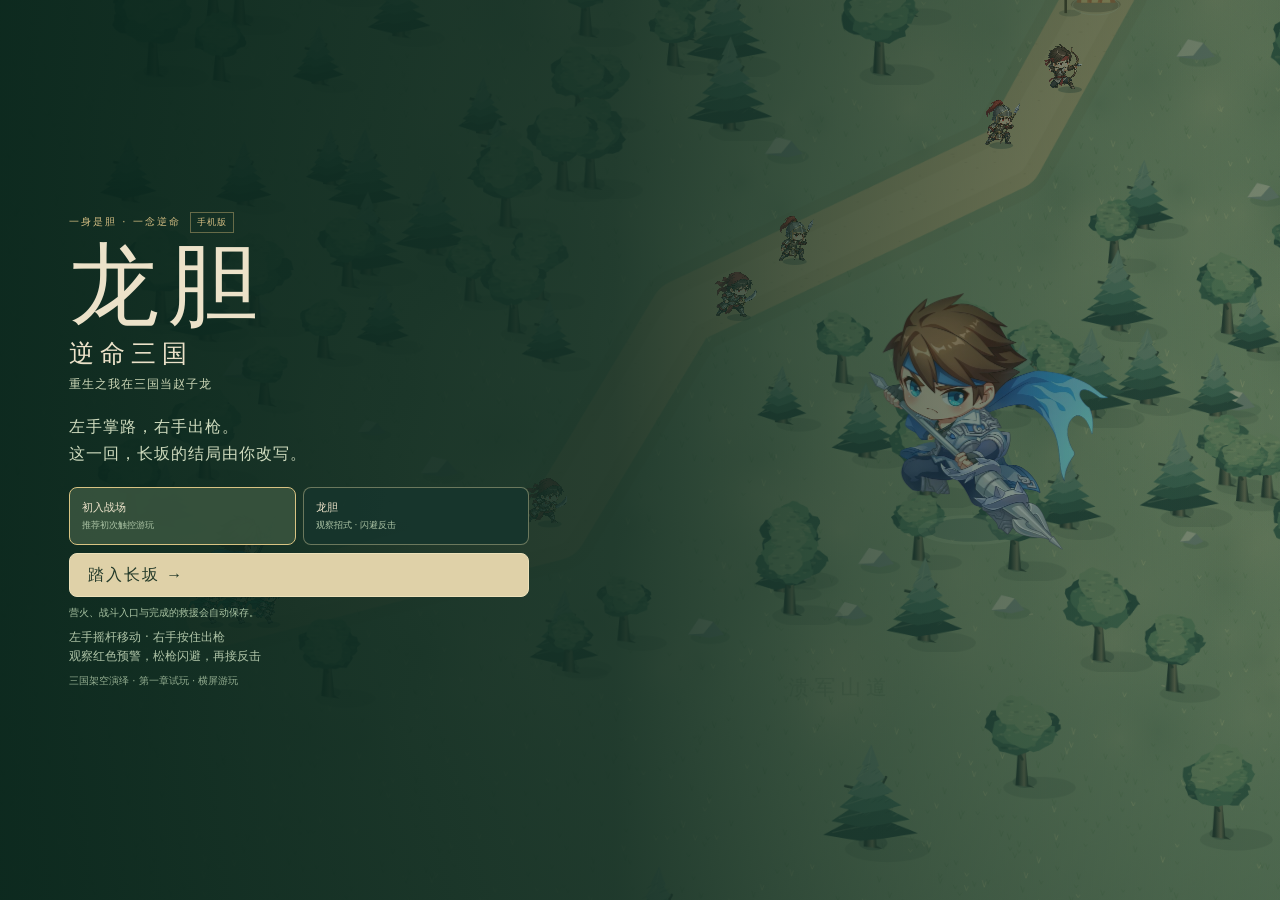
==== index.html @ 1b880d69 "创建手机版横屏触控试玩版" ====
<!doctype html>
<html lang="zh-CN">
<head>
<meta charset="utf-8">
<meta name="viewport" content="width=device-width,initial-scale=1,viewport-fit=cover">
<meta name="theme-color" content="#142d27">
<meta name="description" content="龙胆：逆命三国独立手机版。横屏触控，操纵赵云夺剑、救援、破阵，手机浏览器可直接试玩。">
<meta name="apple-mobile-web-app-capable" content="yes">
<meta name="apple-mobile-web-app-status-bar-style" content="black-translucent">
<title>龙胆：逆命三国 · 手机版</title>
<style>:root{color-scheme:dark;--paper:#ece2c9;--ink:#142d27;--jade:#9bc7b9;--gold:#d9c58e;--muted:#b9c9b7;--safe-top:env(safe-area-inset-top,0px);--safe-left:env(safe-area-inset-left,0px);--safe-right:env(safe-area-inset-right,0px);--safe-bottom:env(safe-area-inset-bottom,0px)}
*{box-sizing:border-box}html,body{margin:0;width:100%;height:100%;background:var(--ink);color:var(--paper);font-family:"Microsoft YaHei",system-ui,sans-serif;overflow:hidden;overscroll-behavior:none;-webkit-user-select:none;user-select:none;-webkit-touch-callout:none}
button{font:inherit;color:inherit;border:1px solid #d6cc9e70;background:#17352ded;border-radius:8px;min-height:44px;cursor:pointer;-webkit-tap-highlight-color:transparent;touch-action:manipulation}button:focus-visible{outline:2px solid var(--gold);outline-offset:2px}button:active,.is-pressed{background:#4b7054;border-color:#f0d78f}button:disabled{opacity:.5}.hidden{display:none!important}
#game{position:relative;width:100%;height:100dvh;isolation:isolate}#battlefield{display:block;width:100%;height:100%;touch-action:none}.hud{position:absolute;inset:0;pointer-events:none}.hud button{pointer-events:auto}
.topbar{position:absolute;inset:0 0 auto;display:flex;align-items:center;gap:12px;padding:calc(9px + var(--safe-top)) calc(12px + var(--safe-right)) 15px calc(12px + var(--safe-left));background:linear-gradient(#0a241ff5,#102721c4,transparent)}.vitals{width:155px;flex-shrink:0}.vital-line{display:flex;justify-content:space-between;font-size:11px;margin-bottom:3px}.vital-line strong{font-weight:500}.vital-line.secondary{font-size:10px;color:var(--jade);margin:3px 0 2px}.meter{height:6px;background:#091c15bb;border-radius:2px;overflow:hidden}.meter i{display:block;width:100%;height:100%;transition:width .1s}.health i{background:linear-gradient(90deg,#9d4d3f,#e1ad96)}.energy{height:3px}.energy i{background:linear-gradient(90deg,#579784,#c0e4ca)}.battle-status{min-width:0;line-height:1.6}.battle-status strong{font-size:11px;font-weight:500;display:block}.battle-status small{display:block;font-size:9px;color:#b2c9b5}.battle-status small:last-child{display:none}.top-actions{display:flex;gap:5px;margin-left:auto}.top-actions button{padding:0 10px;font-size:11px;background:#102b22e8;min-width:48px}
.mission-strip{position:absolute;left:calc(12px + var(--safe-left));top:calc(69px + var(--safe-top));display:flex;gap:12px;font-size:11px;color:#eddbac;text-shadow:0 2px 5px #071c15}.mission-strip span+span{font-size:9px;color:#b4c4ac}.has-boss .mission-strip{display:none}.boss-hud{position:absolute;top:calc(68px + var(--safe-top));left:50%;transform:translateX(-50%);width:min(300px,45vw)}.boss-hud>div:first-child{display:flex;justify-content:space-between;font-size:12px;margin-bottom:4px;text-shadow:0 1px 5px #051810}.boss{height:6px}.boss i{background:linear-gradient(90deg,#91372e,#da8569)}.stagger{margin-top:3px;height:3px}.stagger i{background:#d6c18b;width:0}.boss-hud>small{display:block;text-align:center;font-size:10px;margin-top:4px;color:#eedbb1;text-shadow:0 1px 4px #071c15}
.touch-controls{position:absolute;inset:0;pointer-events:none}.joystick{position:absolute;pointer-events:auto;touch-action:none;width:126px;height:126px;left:calc(25px + var(--safe-left));bottom:calc(24px + var(--safe-bottom));border:1px solid #d0ddbc78;border-radius:50%;background:radial-gradient(#173e3270,#102f298c);box-shadow:inset 0 0 22px #d5ddb712}.stick-ring{position:absolute;inset:22px;border:1px solid #c8d8b82d;border-radius:50%;pointer-events:none}.stick-knob{position:absolute;left:calc(50% - 21px);top:calc(50% - 21px);width:42px;height:42px;border-radius:50%;background:radial-gradient(#b2c8aabf,#537d658f);border:1px solid #e4e5bdad;pointer-events:none;box-shadow:0 3px 12px #071d1470}.stick-label{position:absolute;inset:auto 0 9px;text-align:center;font-size:10px;color:#d2dabb;pointer-events:none}.medicine-button{position:absolute;left:calc(65px + var(--safe-left));bottom:calc(161px + var(--safe-bottom));width:64px;height:46px;background:#163629cb;touch-action:none;display:flex;flex-direction:column;align-items:center;justify-content:center;gap:3px}.medicine-button b{font-size:11px;font-weight:500}.medicine-button small{font-size:9px;color:#c6d3b5}
.action-cluster{position:absolute;right:calc(17px + var(--safe-right));bottom:calc(17px + var(--safe-bottom));width:225px;height:176px;pointer-events:none}.action-button{position:absolute;pointer-events:auto;touch-action:none;border-radius:50%;width:65px;height:65px;display:flex;flex-direction:column;align-items:center;justify-content:center;gap:3px;box-shadow:0 3px 12px #06211650;background:#12372ac4}.action-button b{font-family:KaiTi,STSong,serif;font-size:20px;letter-spacing:2px;font-weight:500}.action-button small{font-size:9px;color:#c6d2b4}.action-button.attack{width:83px;height:83px;right:55px;bottom:8px;background:radial-gradient(#768966e8,#274c39e8);border:2px solid #e4d4a4bc}.action-button.attack b{font-size:24px}.action-button.attack.is-pressed{background:#93a070;border-color:#fff0c1}.action-button.dash{right:0;bottom:19px;background:#214941d4}.action-button.heavy{right:81px;top:0}.action-button.ultimate{left:0;top:56px;border-color:#c6a55b6d}.action-button.ready{border-color:#f4d68a;box-shadow:0 0 15px #e6c06370}.action-button.on-cooldown{opacity:.67}
.interaction{position:absolute;left:50%;bottom:calc(29px + var(--safe-bottom));transform:translateX(-50%);max-width:calc(100vw - 410px);padding:9px 12px;font-size:11px;text-align:center;background:#173b2ef2;border-color:#e0c987a0;touch-action:manipulation;box-shadow:0 4px 15px #0b201680}.interaction span{display:block;font-size:9px;color:#b3cfb8;margin-top:3px}.toast{position:absolute;left:50%;top:calc(106px + var(--safe-top));transform:translateX(-50%);width:max-content;max-width:62%;font-size:11px;text-align:center;line-height:1.6;padding:7px 12px;border:1px solid #c6bf8070;background:#15392ded;border-radius:5px}.command-banner{position:absolute;left:50%;bottom:100px;transform:translateX(-50%);opacity:0;transition:opacity .2s;font-size:11px;letter-spacing:1px;color:#eddda7;text-shadow:0 2px 5px #061d16}.command-banner.show{opacity:1}.counter-hint{position:absolute;top:45%;left:50%;transform:translateX(-50%);width:max-content;max-width:64%;font-size:11px;text-align:center;color:#bfedf3;text-shadow:0 2px 5px #15382a}.stage-banner{position:absolute;left:50%;top:28%;transform:translateX(-50%);text-align:center;text-shadow:0 2px 8px #173323;pointer-events:none;width:70%}.stage-banner small{display:block;font-size:11px;letter-spacing:4px;color:#e2d7ac;margin-bottom:9px}.stage-banner strong{font-family:KaiTi,SimSun,serif;font-size:28px;letter-spacing:7px;font-weight:500}
.overlay{position:absolute;inset:0;z-index:10;display:flex;align-items:flex-start;justify-content:center;padding:calc(14px + var(--safe-top)) calc(18px + var(--safe-right)) calc(14px + var(--safe-bottom)) calc(18px + var(--safe-left));background:#081e17d9;backdrop-filter:blur(4px);overflow-y:auto;touch-action:pan-y;overscroll-behavior:contain}.menu-overlay{justify-content:flex-start;background:linear-gradient(90deg,#09261cf5,#142f24e3 48%,#223e2940);backdrop-filter:none}.menu-content{margin:auto 0 auto 4vw;padding:4px 0;max-width:390px;width:49%}.eyebrow{font-size:10px;letter-spacing:2px;color:#d3bd82;margin:0 0 8px}.edition{font-size:9px;letter-spacing:1px;display:inline-block;border:1px solid #d0b77770;padding:3px 6px;margin-left:4px}.menu-content h1{font-family:STSong,SimSun,serif;font-size:clamp(48px,7.4vw,78px);line-height:1;letter-spacing:9px;font-weight:500;margin:0}.menu-content h1 span{display:block;font-size:25px;letter-spacing:6px;margin-top:10px}.subtitle{font-size:10px;letter-spacing:1px;color:#cbd6b6;margin:10px 0}.opening{font-family:STSong,SimSun,serif;font-size:12px;line-height:1.7;letter-spacing:1px;margin:0 0 12px;color:#cfdbbe}.difficulty{display:flex;gap:7px;margin:8px 0}.difficulty button{flex:1;text-align:left;padding:7px 9px;font-size:11px;min-height:46px}.difficulty button.selected{border-color:#d8c383;background:#38533deb}.difficulty small{display:block;font-size:9px;margin-top:4px;color:#adc5a6}.start-actions{display:flex;gap:7px}.primary-button{background:#dfd1a8;color:#213828;border-color:#ece0b9;padding:10px 18px;min-height:44px;font-family:STSong,SimSun,serif;font-size:16px;letter-spacing:2px}.start-actions>button{flex:1;text-align:left;white-space:nowrap}.start-actions #continueButton:not(.hidden)~#startButton{background:#1b3e2ede;color:#e9d6a9;font-size:13px;letter-spacing:1px}.save-info{font-size:10px;color:#abc5a4;line-height:1.5;margin:8px 0}.menu-controls{white-space:pre-line;font-size:10px;line-height:1.6;color:#b0c5a8;margin:8px 0}.fiction-note{font-size:9px;color:#94ae91;display:block}
.dialog-paper,.pause-paper,.map-paper,.ending-paper{margin:auto 0;width:min(610px,100%);padding:20px;background:linear-gradient(135deg,#224030,#123023);border:1px solid #c1bf8b66;border-radius:7px;box-shadow:0 10px 40px #001a1266}.dialog-paper h2,.pause-paper h2,.map-paper h2,.ending-paper h2{font-family:STSong,SimSun,serif;font-weight:500;font-size:24px;letter-spacing:2px;margin:0 0 12px}.dialog-paper>p,.pause-paper>p,.ending-paper>p{font-size:12px;line-height:1.7;color:#c7d6bd;white-space:pre-line;margin:8px 0}.dialog-speaker{display:flex;align-items:center;gap:12px;margin-bottom:8px}.dialog-speaker img{width:48px;height:48px;object-fit:contain;border-radius:50%;background:#17362c;border:1px solid #c3cb9970}.dialog-speaker .eyebrow{margin:0}.dialog-choices{display:flex;flex-direction:column;gap:8px;margin-top:12px}.dialog-choices button{padding:10px 13px;text-align:left;font-size:12px;min-height:46px}.dialog-choices strong{font-weight:500}.dialog-choices small{display:block;font-size:10px;line-height:1.5;margin-top:4px;color:#b5c9aa}.pause-actions{display:grid;grid-template-columns:1fr 1fr}.retry-note{color:#ead39e!important}
.map-paper{width:min(900px,100%);padding:16px}.map-heading{display:flex;align-items:center;justify-content:space-between;gap:10px}.map-heading h2{font-size:20px;margin-bottom:10px}.map-heading button{padding:8px 13px;font-size:11px;white-space:nowrap}.map-content{display:grid;grid-template-columns:1.15fr 1fr;gap:16px}.map-content canvas{display:block;width:100%;height:auto;border:1px solid #bcc89155}.map-content h3{font-size:13px;font-weight:500;color:#ebd5a7;margin:4px 0 7px}.map-content p{font-size:11px;line-height:1.7;color:#bbd0b1;margin:5px 0}.region-route{display:flex;flex-wrap:wrap;gap:4px;font-size:9px;margin:0 0 9px;align-items:center;color:#839e80}.region-route span{border:1px solid #9cb28535;padding:3px 4px}.region-route .current{color:#eed9a1;border-color:#c1a971}.region-route .visited{color:#c0d8b4}.region-route i{font-style:normal}.map-hint{font-size:9px!important;text-align:center}.objective-list{font-size:10px;line-height:1.9;color:#a9c19f}.objective-list .done{color:#dfce96}.objective-list .done:before{content:'✓ '}.objective-list .todo:before{content:'○ '}.squad-controls{display:flex;gap:5px;margin:10px 0}.squad-controls button{flex:1;font-size:11px;padding:8px 4px}.squad-controls .selected{border-color:#d2be7c;background:#3d5e3bd9}.squad-controls .inactive{color:#a1b596}.memory-card{margin-top:9px;padding:8px 10px;background:#112d218c;border-left:2px solid #a7ad6c}.memory-card strong{font-size:11px;font-weight:500;color:#e6d39e}.memory-card p{font-size:10px;margin:4px 0}.memory-card.changed{border-color:#de9471}
.ending-outcomes{display:flex;flex-wrap:wrap;gap:6px;margin:12px 0}.ending-outcomes span{padding:6px 8px;font-size:10px;border:1px solid #9bad8040}.ending-outcomes .changed{border-color:#cfb477;color:#edd3a0}.ending-stats{display:grid;grid-template-columns:repeat(4,1fr);gap:7px;padding:12px 0;border-block:1px solid #afbb8135}.ending-stats b{font-size:21px;display:block;font-weight:500;color:#e3ca90}.ending-stats span{font-size:9px;color:#a8c19e}.ending-history{font-size:10px;line-height:1.8;color:#bbceb0;margin-top:12px}
.rotate-screen{position:absolute;inset:0;z-index:25;display:flex;flex-direction:column;align-items:center;justify-content:center;text-align:center;padding:30px;background:radial-gradient(#244734,#102a22);touch-action:pan-y}.rotate-icon{font-size:70px;color:#e2cd96;line-height:1.3}.rotate-screen h2{font-family:STSong,SimSun,serif;font-weight:500;font-size:23px}.rotate-screen p{font-size:13px;line-height:1.9;color:#c3d1b9}.rotate-screen small{color:#90b497;font-size:11px;margin-top:15px}.loading{position:absolute;inset:0;z-index:30;display:flex;align-items:center;justify-content:center;background:#142d27;font-size:13px;letter-spacing:2px;color:#d2bd83}
@media(max-height:370px) and (orientation:landscape){.menu-content{width:52%;max-width:420px}.menu-content h1{font-size:45px}.menu-content h1 span{font-size:20px;margin-top:6px}.opening{display:none}.eyebrow{margin-bottom:6px}.menu-controls{margin:6px 0}.joystick{width:112px;height:112px;bottom:calc(15px + var(--safe-bottom));left:calc(18px + var(--safe-left))}.medicine-button{left:calc(41px + var(--safe-left));bottom:calc(136px + var(--safe-bottom))}.action-cluster{bottom:calc(10px + var(--safe-bottom))}.dialog-paper,.pause-paper,.ending-paper{padding:16px}.topbar{padding-top:calc(5px + var(--safe-top));padding-bottom:12px}.mission-strip{top:calc(61px + var(--safe-top))}.boss-hud{top:calc(60px + var(--safe-top))}}
@media(min-width:1050px) and (min-height:650px){.menu-content{max-width:460px}.menu-content h1{font-size:90px}.opening{font-size:16px;margin:20px 0}.subtitle{font-size:12px}.difficulty button{padding:12px}.menu-controls{font-size:12px}.fiction-note{font-size:10px}.vitals{width:200px}.joystick{left:calc(40px + var(--safe-left));bottom:calc(32px + var(--safe-bottom))}.medicine-button{left:calc(70px + var(--safe-left));bottom:calc(173px + var(--safe-bottom))}.action-cluster{right:calc(40px + var(--safe-right));bottom:calc(32px + var(--safe-bottom))}}
</style>
</head>
<body>
<main id="game" aria-label="龙胆：逆命三国手机版">
<canvas id="battlefield" aria-label="长坂战场：左侧摇杆移动，右侧按钮出枪和闪避"></canvas>
<div id="hud" class="hud hidden">
<header class="topbar">
<div class="vitals"><div class="vital-line"><strong>赵子龙</strong><span id="hpLabel">200 / 200</span></div><div class="meter health"><i id="hpFill"></i></div><div class="vital-line secondary"><span>气力</span><span id="qiLabel">100</span></div><div class="meter energy"><i id="qiFill"></i></div></div>
<div class="battle-status"><strong id="regionLabel">长坂逆命</strong><small id="troopLabel">随军 3 人 · 待命</small><small id="pressureLabel">观察 · 闪避 · 反击</small></div>
<nav class="top-actions" aria-label="战场工具"><button id="quickMapButton" type="button" aria-label="查看任务与军图">军图</button><button id="soundButton" type="button" aria-label="切换声音">声音 开</button><button id="pauseButton" type="button" aria-label="暂停游戏">暂停</button></nav>
</header>
<div class="mission-strip"><span id="missionTitle">枪起长坂</span><span id="timeLabel">00:00</span></div>
<div id="bossHud" class="boss-hud hidden"><div><span id="bossName"></span><span id="bossHpLabel"></span></div><div class="meter boss"><i id="bossHpFill"></i></div><div class="meter stagger"><i id="staggerFill"></i></div><small id="bossMove"></small></div>
<div id="counterHint" class="counter-hint hidden">精准闪避 · 现在出枪接回马枪</div>
<div id="commandBanner" class="command-banner"></div>
<button id="interaction" type="button" class="interaction hidden" aria-label="与附近目标互动"></button>
<div id="toast" class="toast hidden" role="status" aria-live="polite"></div>
<div id="stageBanner" class="stage-banner hidden"><small id="stageChapter"></small><strong id="stageName"></strong></div>
<div id="touchControls" class="touch-controls" aria-label="触控操作">
<div id="joystick" class="joystick" role="group" aria-label="移动摇杆"><span class="stick-ring"></span><span id="stickKnob" class="stick-knob"></span><span class="stick-label">移动</span></div>
<button id="healButton" class="medicine-button" type="button" data-action="heal" aria-label="使用行军药"><b>行军药</b><small id="potionState">3份</small></button>
<div class="action-cluster">
<button type="button" id="ultimateButton" data-action="ultimate" class="action-button ultimate" aria-label="青釭断势"><b>青釭</b><small id="rageState">夺剑后习得</small></button>
<button type="button" id="heavyButton" data-action="heavy" class="action-button heavy" aria-label="横扫破阵"><b>破阵</b><small id="heavyState">30气</small></button>
<button type="button" id="attackButton" data-action="attack" class="action-button attack" aria-label="按住出枪连续攻击"><b>出枪</b><small>按住连击</small></button>
<button type="button" id="dashButton" data-action="dash" class="action-button dash" aria-label="闪避"><b>闪避</b><small id="dashState">16气</small></button>
</div>
</div>
</div>
<section id="menu" class="overlay menu-overlay">
<div class="menu-content"><p class="eyebrow">一身是胆 · 一念逆命 <span class="edition">手机版</span></p><h1>龙胆<span>逆命三国</span></h1><p class="subtitle">重生之我在三国当赵子龙</p><p class="opening">左手掌路，右手出枪。<br>这一回，长坂的结局由你改写。</p><div class="difficulty" aria-label="战斗难度"><button type="button" data-difficulty="story" class="selected">初入战场<small>推荐初次触控游玩</small></button><button type="button" data-difficulty="normal">龙胆<small>观察招式 · 闪避反击</small></button></div><div class="start-actions"><button id="continueButton" class="primary-button hidden" type="button">继续逆命 →</button><button id="startButton" class="primary-button" type="button">踏入长坂 →</button></div><p id="saveInfo" class="save-info"></p><p id="menuControls" class="menu-controls"></p><small class="fiction-note">三国架空演绎 · 第一章试玩 · 横屏游玩</small></div>
</section>
<section id="dialog" class="overlay hidden" aria-labelledby="dialogTitle"><div class="dialog-paper"><div class="dialog-speaker"><img id="dialogPortrait" alt="赵云形象"><p id="dialogEyebrow" class="eyebrow">赵云</p></div><h2 id="dialogTitle"></h2><p id="dialogText"></p><div id="dialogChoices" class="dialog-choices"></div></div></section>
<section id="pause" class="overlay hidden"><div class="pause-paper"><p class="eyebrow">暂歇锋芒</p><h2>战场已暂停</h2><p id="pauseControls"></p><p id="checkpointInfo" class="save-info"></p><div class="dialog-choices pause-actions"><button id="resumeButton" class="primary-button" type="button">重返战场</button><button id="fullscreenButton" type="button">尝试全屏</button><button id="restartButton" type="button">重新开始第一章</button><button id="pauseMenuButton" type="button">返回标题画面</button></div></div></section>
<section id="map" class="overlay hidden" aria-labelledby="mapTitle"><div class="map-paper"><div class="map-heading"><div><p class="eyebrow">长坂军图</p><h2 id="mapTitle">来路与未尽之命</h2></div><button id="closeMapButton" type="button">返回战场</button></div><div class="map-content"><div><div id="regionRoute" class="region-route"></div><canvas id="bigmap" width="750" height="450" aria-label="当前区域军图"></canvas><p class="map-hint">金：前路　青：营火与救援　红：敌阵　白：赵云</p></div><div><h3 id="mapMissionTitle">当前任务</h3><p id="missionText"></p><div id="objectiveList" class="objective-list"></div><div class="squad-controls" aria-label="随军军令"><button type="button" data-command="follow" class="selected">集合</button><button type="button" data-command="hold">守点</button><button type="button" data-command="charge">冲阵</button></div><div id="memoryCards" class="memory-cards"></div></div></div></div></section>
<section id="defeat" class="overlay hidden" aria-labelledby="defeatTitle"><div class="pause-paper"><p class="eyebrow">长坂未竟</p><h2 id="defeatTitle"></h2><p id="defeatText"></p><p class="retry-note">已完成的救援、夺剑与捷径会保留。</p><div class="dialog-choices"><button id="retryButton" class="primary-button" type="button">重新握枪</button><button id="defeatMenuButton" type="button">回到标题</button></div></div></section>
<section id="ending" class="overlay hidden" aria-labelledby="endingTitle"><div class="ending-paper"><p class="eyebrow">长坂战报 · 你改写的这一页</p><h2 id="endingTitle"></h2><p id="endingText"></p><div id="endingOutcomes" class="ending-outcomes"></div><div id="endingStats" class="ending-stats"></div><div id="endingHistory" class="ending-history"></div><div class="dialog-choices"><button id="playAgainButton" class="primary-button" type="button">再改一次历史</button><button id="backMenuButton" type="button">回到标题</button></div></div></section>
<section id="rotateScreen" class="rotate-screen hidden" aria-label="请横屏游玩"><span class="rotate-icon">↻</span><h2>横过手机，握住长枪</h2><p>这款游戏为双手横屏触控设计。<br>请关闭屏幕旋转锁定，再将手机横过来。</p><small>战斗已暂停，进度会保留。</small></section>
<div id="loading" class="loading">正在铺开长坂军图…</div>
</main>
<script>/* Canvas scenery and character sprite rendering, bundled into the offline build. */
(() => {
  'use strict';
  const TAU = Math.PI * 2;
  const clamp = (v, a, b) => Math.max(a, Math.min(b, v));
  const oval = (g, x, y, rx, ry, color) => {
    g.fillStyle = color; g.beginPath(); g.ellipse(x, y, rx, ry, 0, 0, TAU); g.fill();
  };
  const poly = (g, points, color) => {
    g.fillStyle = color; g.beginPath(); points.forEach(([x, y], i) => i ? g.lineTo(x, y) : g.moveTo(x, y)); g.closePath(); g.fill();
  };
  const line = (g, points, color, width = 1) => {
    g.strokeStyle = color; g.lineWidth = width; g.beginPath(); points.forEach(([x, y], i) => i ? g.lineTo(x, y) : g.moveTo(x, y)); g.stroke();
  };
  function randomFor(seed) {
    return () => { seed = (Math.imul(seed, 1664525) + 1013904223) >>> 0; return seed / 4294967296; };
  }
  function leafCloud(g, x, y, rx, ry, color, rnd) {
    g.fillStyle = color; g.beginPath();
    for (let i = 0; i <= 22; i++) {
      const angle = i / 22 * TAU, rag = 0.84 + rnd() * 0.22;
      const px = x + Math.cos(angle) * rx * rag, py = y + Math.sin(angle) * ry * rag;
      if (i) g.lineTo(px, py); else g.moveTo(px, py);
    }
    g.closePath(); g.fill();
  }
  function tree(g, t) {
    const s = t.size, rnd = randomFor(Math.floor(t.seed * 100000) + 19);
    g.save(); g.translate(t.x, t.y);
    oval(g, 20, 11, s * 1.05, s * 0.32, '#253e3424');
    oval(g, 3, 4, s * 0.35, s * 0.18, '#162f3540');
    const bark = g.createLinearGradient(-5, 0, 6, 0); bark.addColorStop(0, '#273b36'); bark.addColorStop(0.65, '#7a7960'); bark.addColorStop(1, '#34473c');
    poly(g, [[-8, 8], [-3, -s * 1.6], [1, -s * 1.7], [7, 7], [14, 11], [0, 9]], bark);
    line(g, [[0, -s * 0.55], [-s * 0.42, -s * 1.27], [-s * 0.62, -s * 1.31]], '#34443a', 3);
    line(g, [[1, -s * 0.8], [s * 0.38, -s * 1.53]], '#34443a', 3);
    if (t.shade < 0.32) {
      const colors = ['#274841', '#355d50', '#477463', '#628976', '#789582'];
      for (let level = 0; level < 5; level++) {
        const y = -s * 0.22 - level * s * 0.34, width = s * (1.16 - level * 0.2);
        const pts = [[-width, y + 5], [-width * 0.43, y - s * 0.25], [-width * 0.61, y - s * 0.25], [1, y - s * 0.76], [width * 0.59, y - s * 0.22], [width * 0.43, y - s * 0.2], [width, y + 3], [width * 0.3, y + 9], [-width * 0.22, y + 12]];
        poly(g, pts, colors[level]);
        line(g, [[-width * 0.8, y + 2], [-width * 0.22, y - s * 0.1], [1, y - s * 0.65]], '#a4b79755', 1.3);
        for (let j = 0; j < 20; j++) {
          const px = (rnd() - 0.5) * width * 1.5, py = y - rnd() * s * 0.22;
          line(g, [[px - 3, py], [px + 2, py - 3]], j % 3 ? '#a2b99426' : '#193e3b36');
        }
      }
    } else {
      const colors = ['#2d5147', '#3c6452', '#527c61', '#688f6b', '#809c75'];
      for (let i = 0; i < 10; i++) {
        const angle = i * 2.4 + t.seed * 4;
        const x = Math.cos(angle) * s * (i < 5 ? 0.5 : 0.32);
        const y = -s * 1.45 + Math.sin(angle) * s * 0.37 - (i > 6 ? s * 0.24 : 0);
        leafCloud(g, x, y, s * (0.66 - i * 0.014), s * 0.46, colors[Math.min(4, Math.floor(i / 2))], rnd);
        for (let j = 0; j < 15; j++) {
          const px = x + (rnd() - 0.5) * s * 0.85, py = y + (rnd() - 0.5) * s * 0.58;
          oval(g, px, py, 1.5 + rnd() * 3, 0.8 + rnd(), j % 3 ? '#c9cd982b' : '#193b3530');
        }
      }
    }
    g.restore();
  }
  function hut(g, h) {
    const { x, y, w, h: height, type } = h;
    const rnd = randomFor(Math.round(x + y));
    g.save(); g.translate(x, y); g.lineJoin = 'round';
    oval(g, 17, height * 0.28, w * 0.64, height * 0.4, '#243d3d30');
    if (type === 'tent') {
      poly(g, [[-w / 2 - 4, height / 2], [-w / 2 + 8, -height / 2], [0, -height / 2 - 28], [w / 2 + 5, height / 2]], '#b3a37c');
      poly(g, [[0, -height / 2 - 28], [0, height / 2], [w / 2 + 5, height / 2]], '#84765d');
      for (let i = 0; i < 5; i++) line(g, [[-w / 2 + 14 + i * 9, height / 2 - 3], [-5 + i * 2, -height / 2 - 20]], '#e6d7ad48');
      poly(g, [[-13, height / 2], [2, -5], [20, height / 2]], '#253a35');
      line(g, [[0, -height / 2 - 32], [0, height / 2 + 8]], '#4c4e3a', 3);
      for (const side of [-1, 1]) line(g, [[side * w / 2, height / 2 - 7], [side * (w / 2 + 18), height / 2 + 14]], '#b5a88a');
      g.restore(); return;
    }
    const wall = g.createLinearGradient(0, -height / 2, 0, height / 2); wall.addColorStop(0, '#d5c7a0'); wall.addColorStop(1, '#afa884');
    poly(g, [[-w / 2, -height / 2], [w / 2, -height / 2], [w / 2, height / 2], [-w / 2, height / 2]], wall);
    poly(g, [[w * 0.17, -height / 2], [w / 2, -height / 2], [w / 2, height / 2], [w * 0.17, height / 2]], '#8d917480');
    for (let i = 0; i < 42; i++) {
      const px = (rnd() - 0.5) * (w - 4), py = (rnd() - 0.5) * (height - 6);
      line(g, [[px, py], [px + 3 + rnd() * 7, py - 1]], i % 4 ? '#6b786c16' : '#f4e4b724');
    }
    poly(g, [[-14, height / 2], [-14, height / 2 - 35], [13, height / 2 - 35], [13, height / 2]], '#374943');
    g.fillStyle = '#635d48'; g.fillRect(-11, height / 2 - 32, 10, 31);
    line(g, [[-14, height / 2], [-14, height / 2 - 35], [13, height / 2 - 35]], '#dfcea358', 2);
    g.fillStyle = '#596453'; g.fillRect(-w / 2 + 12, height / 2 - 35, 19, 16);
    for (let i = 0; i < 4; i++) line(g, [[-w / 2 + 15 + i * 4, height / 2 - 34], [-w / 2 + 15 + i * 4, height / 2 - 20]], '#c0b88e');
    line(g, [[-w / 2, height / 2], [w / 2, height / 2]], '#718370', 4);
    if (type === 'ruin') {
      poly(g, [[-w / 2 - 10, -3], [-8, -height / 2 - 35], [14, -height / 2 - 20], [-w / 2 + 18, 5]], '#596b63');
      for (let i = 0; i < 5; i++) line(g, [[12 + i * 13, -height / 2 + i % 2 * 13], [14 + i * 13, -height / 2 - 21 + i % 2 * 18]], '#524d39', 4);
      poly(g, [[-15, height / 2 - 6], [4, -9], [18, 3], [34, height / 2]], '#9d9c7b');
    } else {
      const roof = g.createLinearGradient(0, -height / 2 - 36, 0, 14); roof.addColorStop(0, '#819386'); roof.addColorStop(1, '#3e5750');
      poly(g, [[-w / 2 - 14, -1], [-6, -height / 2 - 37], [w / 2 + 16, -1], [4, 12]], roof);
      poly(g, [[-6, -height / 2 - 37], [w / 2 + 16, -1], [4, 12], [-6, -height / 2 - 12]], '#2d4c4666');
      for (let i = 0; i <= 13; i++) {
        const px = -w / 2 - 9 + i * (w + 20) / 13;
        line(g, [[px, 0], [-6 + (px + 6) * 0.12, -height / 2 - 29]], '#a5b7a25b', 1.5);
        for (let j = 0; j < 5; j++) {
          const t = 0.1 + j * 0.17;
          oval(g, px * (1 - t) - 6 * t, (-height / 2 - 29) * t + 1, 2, 0.8, '#253f422d');
        }
      }
      line(g, [[-w / 2 - 14, -1], [4, 12], [w / 2 + 16, -1]], '#233e3c', 4);
      line(g, [[-11, -height / 2 - 35], [-6, -height / 2 - 39], [7, -height / 2 - 31]], '#bdc1a5', 2);
    }
    g.restore();
  }
  function landscape(scene, roads, isRoad, W, H, pixelRatio) {
    const canvas = document.createElement('canvas'), ratio = Math.min(pixelRatio, 1.5);
    canvas.width = Math.round(W * ratio); canvas.height = Math.round(H * ratio);
    const g = canvas.getContext('2d'); g.scale(ratio, ratio);
    const rnd = randomFor(37595);
    const soil = g.createLinearGradient(0, 0, W, H); soil.addColorStop(0, '#a3ad8a'); soil.addColorStop(0.48, '#9d9e76'); soil.addColorStop(1, '#71866c');
    g.fillStyle = soil; g.fillRect(0, 0, W, H);
    for (let i = 0; i < 1000; i++) {
      const x = rnd() * W, y = rnd() * H, radius = 20 + rnd() * 125;
      const wash = g.createRadialGradient(x, y, 0, x, y, radius);
      wash.addColorStop(0, i % 3 ? '#d8cfa216' : '#345d4420'); wash.addColorStop(1, '#a9b38700');
      g.fillStyle = wash; g.fillRect(x - radius, y - radius, radius * 2, radius * 2);
    }
    // Forest floor darkens toward the trunks; the navigable paths stay bright.
    for (const t of scene.trees) {
      oval(g, t.x + 6, t.y - 5, t.size * 1.45, t.size * 0.6, '#3e6a4b18');
      for (let j = 0; j < 9; j++) oval(g, t.x + (rnd() - 0.5) * t.size * 2.7, t.y + (rnd() - 0.5) * t.size, 1 + rnd() * 3, 1, '#ced39850');
    }
    const water = g.createLinearGradient(0, 120, 0, 285); water.addColorStop(0, '#537d76'); water.addColorStop(0.5, '#376663'); water.addColorStop(1, '#698b77');
    g.fillStyle = water; g.fillRect(0, 120, W, 165);
    for (let i = 0; i < 145; i++) {
      const x = rnd() * W, y = 125 + rnd() * 158;
      line(g, [[x, y], [x + 17 + rnd() * 80, y - 1]], '#b8d2bd30');
    }
    poly(g, [[0, 120], [0, 45], [140, 10], [260, 67], [420, 23], [650, 67], [910, 10], [1080, 120]], '#829887');
    poly(g, [[0, 120], [0, 75], [190, 34], [310, 102], [510, 51], [730, 113], [870, 67], [1080, 120]], '#536f67');
    poly(g, [[1310, 120], [1410, 30], [1600, 60], [1750, 10], [1880, 70], [2130, 25], [W, 120]], '#7d9680');
    line(g, [[0, 299], [W, 299]], '#4566515c', 13);
    g.beginPath(); g.moveTo(2460, 300); g.bezierCurveTo(2290, 700, 2520, 980, 2420, 1340); g.bezierCurveTo(2290, 1570, 2510, 1770, 2440, 1950);
    g.strokeStyle = '#426e63'; g.lineWidth = 181; g.stroke(); g.strokeStyle = '#86aa8d60'; g.lineWidth = 122; g.stroke();
    for (const road of roads) {
      g.beginPath(); road.forEach(([x, y], i) => i ? g.lineTo(x, y) : g.moveTo(x, y)); g.lineJoin = 'round'; g.lineCap = 'round';
      g.strokeStyle = '#706d4820'; g.lineWidth = 111; g.stroke(); g.strokeStyle = '#bfad7a'; g.lineWidth = 82; g.stroke();
      g.strokeStyle = '#d9c7954d'; g.lineWidth = 55; g.stroke(); g.strokeStyle = '#ece1b32d'; g.lineWidth = 25; g.stroke();
    }
    for (let i = 0; i < 9800; i++) {
      const x = rnd() * W, y = 320 + rnd() * (H - 320); if (x > 2310) continue;
      if (isRoad(x, y, 43)) {
        oval(g, x, y, 0.8 + rnd() * 2.1, 0.4 + rnd() * 0.9, i % 3 ? '#77644630' : '#f1dfaf55');
        if (i % 14 === 0) line(g, [[x, y], [x + 8, y - 3]], '#8871452c');
      } else {
        const tall = 3 + rnd() * 7;
        line(g, [[x - 3, y - tall * 0.7], [x, y], [x + 2, y - tall]], i % 3 ? '#3f674641' : '#d4d79c73');
        if (i % 29 === 0) { oval(g, x, y - tall, 1.5, 1.5, '#ece1aa'); oval(g, x + 3, y - tall + 2, 1.2, 1.2, '#eee9c0'); }
      }
    }
    for (const r of scene.rocks) {
      oval(g, r.x + 7, r.y + 7, r.r * 1.13, r.r * 0.44, '#294d3c26');
      poly(g, [[r.x - r.r, r.y], [r.x - r.r * 0.45, r.y - r.r * 0.76], [r.x + r.r * 0.3, r.y - r.r * 0.8], [r.x + r.r, r.y], [r.x + r.r * 0.5, r.y + r.r * 0.37]], '#6d8173');
      poly(g, [[r.x - r.r, r.y], [r.x - r.r * 0.45, r.y - r.r * 0.76], [r.x + r.r * 0.3, r.y - r.r * 0.8], [r.x + r.r * 0.15, r.y - 2]], '#b5bca0');
      line(g, [[r.x + r.r * 0.3, r.y - r.r * 0.72], [r.x + r.r * 0.15, r.y - 2], [r.x + r.r * 0.49, r.y + r.r * 0.31]], '#3b615744');
      oval(g, r.x - 5, r.y - 1, r.r * 0.4, 3, '#718a5850');
    }
    g.fillStyle = '#645941'; g.fillRect(1130, 105, 180, 205);
    for (let y = 108; y < 310; y += 13) {
      g.fillStyle = Math.floor(y / 13) % 2 ? '#a28e63' : '#8d7b56'; g.fillRect(1136, y, 169, 10);
      line(g, [[1141, y + 2], [1298, y + 2]], '#dfc79147');
      for (const x of [1141, 1298]) oval(g, x, y + 5, 1, 1, '#3e4431');
    }
    for (const x of [1130, 1304]) { g.fillStyle = '#3b4e3a'; g.fillRect(x, 101, 7, 210); for (let y = 110; y <= 311; y += 37) g.fillRect(x - 2, y - 8, 10, 14); }
    const fences = [[600, 1190, 73], [805, 1455, 72], [1750, 720, 70], [2145, 1205, 84]];
    for (const [x, y, length] of fences) {
      line(g, [[x, y - 4], [x + length, y - 4]], '#5f6d47', 3); line(g, [[x, y + 4], [x + length, y + 4]], '#8b9367', 2);
      for (let i = 0; i < length; i += 14) { line(g, [[x + i, y + 11], [x + i + 1, y - 16]], '#536349', 3); line(g, [[x + i, y - 5], [x + i + 3, y - 5]], '#c7ba86'); }
    }
    for (let i = 0; i < 7; i++) {
      const x = 1990 + i % 3 * 35, y = 1268 + Math.floor(i / 3) * 25;
      oval(g, x + 3, y + 10, 16, 7, '#314e3d50'); g.fillStyle = '#a68a59'; g.fillRect(x - 11, y - 10, 22, 20); oval(g, x, y - 10, 11, 5, '#d0b17a');
      for (const sy of [-4, 5]) line(g, [[x - 11, y + sy], [x + 11, y + sy]], '#655b3c', 2);
      for (let j = -7; j <= 7; j += 7) line(g, [[x + j, y - 6], [x + j, y + 8]], '#78674150');
    }
    g.fillStyle = '#8a7853'; g.fillRect(655, 1305, 56, 25); g.strokeStyle = '#4c5941'; g.lineWidth = 4; g.strokeRect(658, 1308, 50, 17);
    for (const x of [665, 702]) { oval(g, x, 1333, 9, 9, '#384d3e'); oval(g, x, 1333, 6, 6, '#b3a476'); line(g, [[x - 5, 1328], [x + 5, 1338]], '#566447'); line(g, [[x + 5, 1328], [x - 5, 1338]], '#566447'); }
    g.font = '22px KaiTi, SimSun, serif'; g.textAlign = 'center'; g.fillStyle = '#254c3938'; g.fillText('长 坂 坡', 1450, 1490);
    return { canvas, ratio };
  }
  function stageLandscape(scene, W, H, ratio) {
    const pad = 600, canvas = document.createElement('canvas'); canvas.width = Math.round((W + pad * 2) * ratio); canvas.height = Math.round((H + pad * 2) * ratio);
    const g = canvas.getContext('2d'); g.scale(ratio, ratio); g.translate(pad, pad); const rnd = randomFor(scene.definition.seed * 773);
    const mood = scene.definition.mood, palette = { forest: ['#abb88c', '#7d9877'], village: ['#bcb083', '#8e9672'], temple: ['#a9afa1', '#788c7e'], house: ['#b4b092', '#809784'], camp: ['#b7a37b', '#829478'], river: ['#a9b292', '#809e84'] }[mood];
    const base = g.createLinearGradient(0, 0, W, H); base.addColorStop(0, palette[0]); base.addColorStop(1, palette[1]); g.fillStyle = base; g.fillRect(-pad, -pad, W + pad * 2, H + pad * 2);
    for (let i = 0; i < 280; i++) { const x = rnd() * W, y = rnd() * H, r = 25 + rnd() * 100; const wash = g.createRadialGradient(x, y, 0, x, y, r); wash.addColorStop(0, i % 3 ? '#e4d5a51a' : '#3659421e'); wash.addColorStop(1, '#91a27c00'); g.fillStyle = wash; g.fillRect(x - r, y - r, r * 2, r * 2); }
    const roads = [...scene.definition.roads];
    if (scene.stage === 'bridge' && scene.flags.supplies) roads.push([[300, 950], [850, 890], [1260, 730], [1270, 330]]);
    for (const road of roads) { g.beginPath(); road.forEach(([x, y], i) => i ? g.lineTo(x, y) : g.moveTo(x, y)); g.lineCap = 'round'; g.lineJoin = 'round'; g.strokeStyle = '#746c4525'; g.lineWidth = 104; g.stroke(); g.strokeStyle = '#c6b585'; g.lineWidth = 77; g.stroke(); g.strokeStyle = '#dfcda045'; g.lineWidth = 42; g.stroke(); }
    if (scene.definition.arena) { const a = scene.definition.arena; oval(g, a.x, a.y, a.rx + 20, a.ry + 15, mood === 'temple' ? '#aaa997' : '#b8af8a'); for (let i = 0; i < 260; i++) { const x = a.x + (rnd() - .5) * a.rx * 2, y = a.y + (rnd() - .5) * a.ry * 2; if (Math.hypot((x - a.x) / a.rx, (y - a.y) / a.ry) > 1) continue; line(g, [[x, y], [x + 12 + rnd() * 24, y + rnd() * 4]], '#5f73523a'); } if (mood === 'temple') { g.strokeStyle = '#566f642a'; g.lineWidth = 2; for (let r = 45; r < 270; r += 50) { g.beginPath(); g.ellipse(a.x, a.y, r * 1.2, r * .7, 0, 0, Math.PI * 2); g.stroke(); } } }
    for (let i = 0; i < 8500; i++) { const x = rnd() * (W + pad * 2) - pad, y = rnd() * (H + pad * 2) - pad; if (scene.roadDistance(x, y) < 42 || scene.inArena({ x, y })) { oval(g, x, y, .6 + rnd() * 1.6, .5, '#7567442f'); } else { const h = 3 + rnd() * 5; line(g, [[x - 2, y - h], [x, y], [x + 2, y - h * .8]], i % 4 ? '#4c74433e' : '#d7d59c76'); } }
    for (let i = 0; i < 70; i++) { const x = rnd() * (W + pad * 2) - pad, y = rnd() * (H + pad * 2) - pad; if (x > 20 && x < W - 20 && y > 20 && y < H - 20) continue; tree(g, { x, y, size: 30 + rnd() * 18, shade: rnd(), seed: rnd() }); }
    for (const r of scene.rocks) { oval(g, r.x + 5, r.y + 3, r.r * 1.1, r.r * .4, '#25493928'); poly(g, [[r.x - r.r, r.y], [r.x - r.r * .4, r.y - r.r * .9], [r.x + r.r * .4, r.y - r.r * .7], [r.x + r.r, r.y], [r.x + 4, r.y + 4]], '#839489'); poly(g, [[r.x - r.r, r.y], [r.x - r.r * .4, r.y - r.r * .9], [r.x + r.r * .4, r.y - r.r * .7], [r.x - 3, r.y - 1]], '#c0c5aa'); }
    if (scene.stage === 'fork') { for (let i = 0; i < 10; i++) { const x = 1220 + i % 4 * 27, y = 755 + Math.floor(i / 4) * 28; oval(g, x + 3, y + 7, 15, 6, '#29493740'); g.fillStyle = '#a18758'; g.fillRect(x - 10, y - 12, 20, 24); oval(g, x, y - 12, 10, 4, '#d3b77e'); for (const sy of [-5, 6]) line(g, [[x - 10, y + sy], [x + 10, y + sy]], '#665b3c', 2); } }
    if (scene.stage === 'village') { for (const [x, y] of [[505, 820], [1140, 475], [300, 290]]) { oval(g, x, y, 40, 18, '#4a524929'); line(g, [[x - 20, y - 10], [x + 28, y + 10]], '#6d6350', 6); line(g, [[x - 10, y + 15], [x + 9, y - 17]], '#867357', 5); } }
    if (scene.stage === 'bridge') {
      const water = g.createLinearGradient(0, 70, 0, 285); water.addColorStop(0, '#6c9889'); water.addColorStop(.55, '#4a7d77'); water.addColorStop(1, '#809b85'); g.fillStyle = water; g.fillRect(0, 60, W, 220);
      for (let i = 0; i < 110; i++) { const x = rnd() * W, y = 75 + rnd() * 190; line(g, [[x, y], [x + 20 + rnd() * 90, y - 2]], '#c1d8bf47'); }
      line(g, [[0, 288], [W, 288]], '#56795d7a', 9); g.fillStyle = '#645941'; g.fillRect(1170, 60, 200, 235);
      for (let y = 65; y < 296; y += 14) { g.fillStyle = Math.floor(y / 14) % 2 ? '#b19c72' : '#a08d66'; g.fillRect(1177, y, 186, 11); line(g, [[1180, y + 2], [1358, y + 2]], '#e4d0a15e'); }
      for (const x of [1170, 1363]) { line(g, [[x, 65], [x, 295]], '#42563d', 6); for (let y = 70; y < 290; y += 40) line(g, [[x, y - 9], [x, y + 12]], '#566f46', 9); }
      if (!scene.flags.supplies) { for (let y = 745; y < H; y += 32) { line(g, [[1080, y - 10], [1140, y + 10]], '#715c3d', 7); line(g, [[1080, y + 10], [1140, y - 10]], '#87744c', 6); } }
    }
    g.font = '24px KaiTi, SimSun, serif'; g.fillStyle = '#34543b35'; g.textAlign = 'center'; g.fillText(scene.definition.name.split('').join(' '), W * .55, H * .94);
    return { canvas, ratio, pad };
  }
  const characterAssets = {"portrait":"assets/zhaoyun-reference.png","hero":"assets/zhaoyun-actions-v1.png","units":"assets/chibi-units-v1.png","walk":"assets/zhaoyun-walk-v2.png","chapter":"assets/chapter1-units-v2.png","attack":"assets/zhaoyun-attack-v3.png"};
  let portraitImage, heroFrames = [], unitFrames = [], walkFrames = [], chapterFrames = [], attackFrames = [];
  const HERO_HEAD_HEIGHT = 22;
  // Atlas directions follow the actual artwork, including mirrored preparatory poses.
  const walkDirections = [
    { frame: 12 }, { frame: 2, flip: -1 }, { frame: 0 }, { frame: 2 },
    { frame: 4 }, { frame: 6 }, { frame: 8 }, { frame: 10 },
  ];
  const attackDirections = [
    [{ frame: 12 }, { frame: 5 }], [{ frame: 2, flip: -1 }, { frame: 3 }],
    [{ frame: 0 }, { frame: 1 }], [{ frame: 2 }, { frame: 3, flip: -1 }],
    [{ frame: 12, flip: -1 }, { frame: 5, flip: -1 }],
    [{ frame: 10, flip: -1 }, { frame: 7, flip: -1 }],
    [{ frame: 8 }, { frame: 9 }], [{ frame: 10 }, { frame: 7 }],
  ];
  function loadImage(url) {
    return new Promise((resolve, reject) => {
      const image = new Image();
      image.onload = () => resolve(image);
      image.onerror = () => reject(new Error('角色素材未能载入'));
      image.src = url;
    });
  }
  function splitAtlas(image, count = 8, rows = 2) {
    // Select each disconnected character from the transparent atlas. This also
    // keeps long scarves and spears intact when they extend past a nominal cell.
    const width = image.naturalWidth, height = image.naturalHeight;
    const surface = document.createElement('canvas'); surface.width = width; surface.height = height;
    const context = surface.getContext('2d', { willReadFrequently: true }); context.drawImage(image, 0, 0);
    const pixels = context.getImageData(0, 0, width, height).data;
    const labels = new Int32Array(width * height), queue = new Int32Array(width * height), components = [];
    let next = 0;
    for (let index = 0; index < labels.length; index++) {
      if (labels[index] || pixels[index * 4 + 3] < 28) continue;
      const id = ++next; let first = 0, last = 1; queue[0] = index; labels[index] = id;
      let x0 = width, x1 = 0, y0 = height, y1 = 0;
      while (first < last) {
        const pixel = queue[first++], x = pixel % width, y = Math.floor(pixel / width);
        x0 = Math.min(x0, x); x1 = Math.max(x1, x); y0 = Math.min(y0, y); y1 = Math.max(y1, y);
        for (let dy = -1; dy <= 1; dy++) for (let dx = -1; dx <= 1; dx++) {
          const nx = x + dx, ny = y + dy;
          if (nx < 0 || nx >= width || ny < 0 || ny >= height) continue;
          const neighbour = ny * width + nx;
          if (!labels[neighbour] && pixels[neighbour * 4 + 3] >= 28) { labels[neighbour] = id; queue[last++] = neighbour; }
        }
      }
      if (last > 1000) components.push({ id, count: last, x0, x1, y0, y1 });
    }
    const characters = components.sort((a, b) => b.count - a.count).slice(0, count);
    if (characters.length !== count || characters.some(c => c.x1 - c.x0 > width * 0.42 || c.y1 - c.y0 > height * .7 / rows * 2)) throw new Error('角色动作图集布局不完整');
    const row = c => Math.min(rows - 1, Math.floor((c.y0 + c.y1) / 2 / (height / rows)));
    if (Array.from({ length: rows }, (_, i) => characters.filter(c => row(c) === i).length).some(n => n !== 4)) throw new Error('角色动作图集行列不完整');
    characters.sort((a, b) => row(a) - row(b) || a.x0 - b.x0);
    return characters.map(c => {
      const sx = Math.max(0, c.x0 - 2), sy = Math.max(0, c.y0 - 2);
      const sw = Math.min(width - sx, c.x1 - sx + 3), sh = Math.min(height - sy, c.y1 - sy + 3);
      const canvas = document.createElement('canvas'); canvas.width = sw; canvas.height = sh;
      const g = canvas.getContext('2d'); g.drawImage(image, sx, sy, sw, sh, 0, 0, sw, sh);
      const cut = g.getImageData(0, 0, sw, sh);
      let headX = 0, headWeight = 0, hairX = 0, hairWeight = 0, hairTop = sh;
      const hairRows = new Float64Array(sh);
      for (let y = 0; y < sh; y++) for (let x = 0; x < sw; x++) {
        const global = (sy + y) * width + sx + x, alpha = pixels[global * 4 + 3];
        if (labels[global] === c.id) {
          if (y < sh * .38) { headX += x * alpha; headWeight += alpha; }
          const r = pixels[global * 4], green = pixels[global * 4 + 1], b = pixels[global * 4 + 2];
          // Brown hair gives a scale reference independent of spear length, scarf
          // width or a crouching pose. Inspect the whole sprite: northern spears
          // can extend well above the head.
          if (r > 65 && r > green * 1.18 && b < green * .72) {
            hairX += x * alpha; hairWeight += alpha; hairTop = Math.min(hairTop, y); hairRows[y] += alpha;
          }
        }
        if (labels[global] === c.id) continue;
        let edge = false;
        if (alpha > 0 && alpha < 28) {
          for (let dy = -1; dy <= 1 && !edge; dy++) for (let dx = -1; dx <= 1; dx++) {
            const nx = sx + x + dx, ny = sy + y + dy;
            if (nx >= 0 && nx < width && ny >= 0 && ny < height && labels[ny * width + nx] === c.id) { edge = true; break; }
          }
        }
        if (!edge) cut.data[(y * sw + x) * 4 + 3] = 0;
      }
      g.putImageData(cut, 0, 0);
      let headTop = 0, headBottom = sh, weight = 0;
      for (let y = 0; y < sh; y++) { weight += hairRows[y]; if (weight < hairWeight * .02) headTop = y + 1; if (weight >= hairWeight * .96) { headBottom = y; break; } }
      return { canvas, width: sw, height: sh, ax: hairWeight > headWeight * .04 ? hairX / hairWeight : headX / Math.max(1, headWeight), ay: c.y1 - sy + 1, headHeight: hairWeight > 0 ? Math.max(1, headBottom - headTop) : sh * .4, bodyHeight: sh - (hairTop < sh ? hairTop : 0) };
    });
  }
  async function loadCharacters() {
    if (!characterAssets) throw new Error('请先生成离线游戏文件');
    const images = await Promise.all([loadImage(characterAssets.portrait), loadImage(characterAssets.hero), loadImage(characterAssets.units), loadImage(characterAssets.walk), loadImage(characterAssets.chapter), loadImage(characterAssets.attack)]);
    portraitImage = images[0]; heroFrames = splitAtlas(images[1]); unitFrames = splitAtlas(images[2]); walkFrames = splitAtlas(images[3], 16, 4); chapterFrames = splitAtlas(images[4]); attackFrames = splitAtlas(images[5], 16, 4);
    for (const frame of [...heroFrames, ...walkFrames, ...attackFrames]) frame.heroFactor = HERO_HEAD_HEIGHT / frame.headHeight;
    // These downward spear tips extend below the boots; anchor to the planted
    // feet rather than the lowest opaque weapon pixel.
    attackFrames[1].ay -= 35;
    attackFrames[3].ay -= 22;
  }
  function paintFrame(g, frame, x, y, factor, facing, tilt = 0) {
    g.save(); g.translate(x, y); g.scale(facing * factor, factor); g.rotate(tilt);
    g.drawImage(frame.canvas, -frame.ax, -frame.ay); g.restore();
  }
  function heroPose(a) {
    const dir = Number.isFinite(a.action?.dir) && a.action.key !== 'heal' ? a.action.dir : Number.isFinite(a.dir) ? a.dir : 0;
    const direction = (Math.round(dir / (Math.PI / 4)) + 8) % 8;
    const walk = walkDirections[direction];
    if (a.hp <= 0) return { frame: heroFrames[7], flip: Math.cos(dir) >= 0 ? -1 : 1, x: 0, y: 0, tilt: -.08 };
    if (a.action && a.action.key !== 'heal') {
      const { windup, active, recovery } = a.action.def, t = a.action.t;
      const activePose = t >= windup && t < windup + active + recovery * .45;
      const pose = attackDirections[direction][activePose ? 1 : 0];
      const progress = clamp((t - windup) / Math.max(.01, active), 0, 1);
      const settle = t > windup + active ? 1 - clamp((t - windup - active) / recovery, 0, 1) : 1;
      const surge = activePose ? Math.sin(progress * Math.PI * .5) * 4 * settle : 0;
      const sweep = ['sweep', 'sword', 'thrust2'].includes(a.action.key);
      const tilt = sweep ? Math.sin(clamp(t / (windup + active + recovery), 0, 1) * Math.PI * 2) * .09 : 0;
      const lateralSweep = sweep && (direction === 0 || direction === 4);
      return { frame: lateralSweep ? heroFrames[activePose ? 5 : 3] : attackFrames[pose.frame], flip: lateralSweep ? direction === 0 ? -1 : 1 : pose.flip || 1, x: Math.cos(dir) * surge, y: Math.sin(dir) * surge, tilt };
    }
    const step = a.moving ? Math.floor((a.walkDistance || 0) / 37) % 2 : 0;
    return { frame: walkFrames[walk.frame + step], flip: walk.flip || 1, x: 0, y: 0, tilt: a.dashTime > 0 ? -.1 : a.action?.key === 'heal' ? .03 : 0 };
  }
  function hero(g, a, time, scale = 1, carriesAdou = false) {
    if (!heroFrames.length) return;
    const dir = Number.isFinite(a.dir) ? a.dir : 0;
    const facing = Math.cos(dir) >= 0 ? -1 : 1;
    g.save(); g.translate(a.x, a.y); g.scale(scale, scale); g.imageSmoothingEnabled = true;
    oval(g, 0, 1, 18, 4.8, '#193d3c5c');
    if (a.invincible > 0) oval(g, 0, 1, 22, 6, '#dcebc72e');
    if (scale > 1.8 && portraitImage) {
      const factor = 132 / portraitImage.naturalWidth;
      g.drawImage(portraitImage, -320 * factor, -530 * factor, portraitImage.naturalWidth * factor, portraitImage.naturalHeight * factor);
      g.restore(); return;
    }
    const pose = heroPose(a), bob = 0;
    if (a.hurtFlash > 0) g.globalAlpha *= 0.65 + Math.abs(Math.sin(a.hurtFlash * 35)) * 0.35;
    paintFrame(g, pose.frame, pose.x, pose.y, pose.frame.heroFactor, pose.flip, pose.tilt);
    if (carriesAdou) {
      oval(g, -facing * 14, -29 + bob, 5, 7, '#eee0bd');
      line(g, [[-facing * 17, -26 + bob], [-facing * 10, -31 + bob]], '#aa9472', 1.5);
      oval(g, -facing * 14, -34 + bob, 3, 3, '#f0caaa');
    }
    g.restore();
  }
  function unit(g, a, role, time, scale = 1) {
    if (!unitFrames.length) return;
    const boss = a.type === 'boss' || a.type === 'elite', civil = role === 'civil';
    const index = civil ? 5 + (a.id || 0) % 3 : role === 'ally' ? 0 : boss ? 4 : a.type === 'archer' ? 3 : a.type === 'spear' ? 2 : 1;
    let frame = unitFrames[index];
    if (chapterFrames.length) {
      if (a.type === 'shield') frame = chapterFrames[0]; else if (a.type === 'elite') frame = chapterFrames[1];
      else if (a.bossId === 'zhanghe') frame = chapterFrames[2]; else if (a.bossId === 'xiahou') frame = chapterFrames[7];
      else if (role === 'ally') frame = chapterFrames[5 + (a.moving ? Math.floor((a.walkDistance || 0) / 37) % 2 : 0)];
      else if (civil && a.injured) frame = chapterFrames[4]; else if (civil && a.id === 7) frame = chapterFrames[3];
    }
    const facing = Math.cos(a.dir || 0) >= 0 ? -1 : 1;
    g.save(); g.translate(a.x, a.y); g.scale(scale, scale);
    if (a.hp <= 0) {
      const opacity = clamp(1 - (a.deadTime || 0) / 20, 0, 1) * 0.3;
      g.globalAlpha *= opacity; paintFrame(g, frame, 0, 4, 43 / frame.height, facing, -0.95); g.restore(); return;
    }
    const bob = 0;
    oval(g, 0, 1, boss ? 21 : 14, boss ? 5 : 4, '#193d3c55');
    if (a.hurtFlash > 0) g.globalAlpha *= 0.58 + Math.abs(Math.sin(a.hurtFlash * 36)) * 0.42;
    const lean = a.windup > 0 ? -0.05 : a.moving ? Math.sin((a.walkDistance || 0) / 12) * .018 : 0;
    paintFrame(g, frame, 0, bob, (boss ? 73 : civil ? 44 : 53) / frame.height, facing, lean);
    if (!boss && a.hp < a.maxHp) {
      const bar = civil ? 26 : 31, y = civil ? -49 : -59;
      g.fillStyle = '#233b2dc7'; g.fillRect(-bar / 2, y, bar, 3);
      g.fillStyle = role === 'enemy' ? '#d07a60' : '#a8d5a2'; g.fillRect(-bar / 2, y, bar * a.hp / a.maxHp, 3);
    }
    g.restore();
  }
  function atmosphere(g, camera, width, height, time) {
    // Ground-level light and a few leaves move independently of the battle.
    for (let i = 0; i < 3; i++) {
      const x = camera.x - width * 0.35 + i * width * 0.4, y = camera.y - height * 0.2 + i * 80;
      const light = g.createRadialGradient(x, y, 0, x, y, 170); light.addColorStop(0, '#f5e4ae09'); light.addColorStop(1, '#f5e4ae00');
      g.fillStyle = light; g.fillRect(x - 170, y - 170, 340, 340);
    }
    for (let i = 0; i < 15; i++) {
      const x = camera.x - width / 2 + ((time * (9 + i % 4) + i * 151) % (width + 70)) - 35;
      const y = camera.y - height / 2 + ((time * (4 + i % 3) + i * 89) % (height + 30)) - 15;
      g.save(); g.translate(x, y); g.rotate(Math.sin(time + i) + time * 0.3); oval(g, 0, 0, 2.7, 1, '#ded2a85c'); g.restore();
    }
  }
  function scenerySprite(kind, item, ratio) {
    const width = kind === 'tree' ? Math.ceil(item.size * 3.5 + 35) : item.w + 70;
    const height = kind === 'tree' ? Math.ceil(item.size * 2.6 + 40) : item.h + 110;
    const canvas = document.createElement('canvas'); canvas.width = Math.ceil(width * ratio); canvas.height = Math.ceil(height * ratio);
    const g = canvas.getContext('2d'); g.scale(ratio, ratio);
    const anchorX = width / 2, anchorY = kind === 'tree' ? height - 22 : height - item.h / 2 - 20;
    (kind === 'tree' ? tree : hut)(g, { ...item, x: anchorX, y: anchorY });
    return { canvas, width, height, anchorX, anchorY, x: item.x, y: item.y, kind };
  }
  function portraitFor(speaker) {
    const index = speaker.includes('张郃') ? 2 : speaker.includes('夏侯恩') ? 7 : speaker.includes('糜夫人') ? 4 : speaker.includes('医者') ? 3 : -1;
    return index >= 0 && chapterFrames.length ? chapterFrames[index].canvas.toDataURL() : characterAssets.portrait;
  }
  globalThis.LongdanArt = { landscape, hero, unit, atmosphere, scenerySprite, loadCharacters, portraitFor, stageLandscape };
})();

(() => {
  'use strict';
  const W = 1600, H = 1100;
  // Each region owns its scenery, encounters, exits and persistent event IDs.
  // Add a new definition and exit to extend the campaign without changing input.
  const StageDefinition = {
    mountain: {
      name: '溃军山道', chapter: '一 · 记忆醒来', seed: 13, mood: 'forest', spawn: [190, 910],
      roads: [[[160, 940], [550, 840], [700, 590], [1080, 410], [1190, 210]]], huts: [],
      objects: [{ id: 'campMountain', kind: 'camp', x: 1180, y: 230, label: '山道营火' },
        { id: 'toVillage', kind: 'exit', x: 1350, y: 180, label: '前往荒村', to: 'village', need: 'mountain' }],
      groups: [
        { id: 'm1', units: [['sword', 545, 835]] },
        { id: 'm2', units: [['sword', 765, 595], ['spear', 830, 530]] },
        { id: 'm3', units: [['spear', 1070, 395], ['archer', 1150, 330]] },
      ], tutorial: '移动接近敌人，出枪可接三式。红色蓄力结束时闪避，抓住收招出枪。',
    },
    village: {
      name: '荒村小巷', chapter: '二 · 人间烟火', seed: 31, mood: 'village', spawn: [180, 940],
      roads: [[[140, 960], [530, 860], [830, 680], [1080, 380], [1380, 190]], [[600, 800], [430, 550], [310, 330]]],
      huts: [[405, 810, 140, 100, 'hut'], [690, 845, 130, 95, 'hut'], [880, 435, 142, 100, 'hut'], [1180, 470, 120, 95, 'ruin'], [220, 265, 125, 98, 'ruin']],
      objects: [{ id: 'civilians', kind: 'rescue', x: 330, y: 405, label: '被困医者与百姓', group: 'vRescue' },
        { id: 'toTemple', kind: 'exit', x: 1390, y: 190, label: '前往破庙', to: 'temple', group: 'v3' },
        { id: 'backMountain', kind: 'exit', x: 110, y: 970, label: '返回山道', to: 'mountain' }],
      groups: [
        { id: 'v1', units: [['sword', 525, 855], ['archer', 655, 730], ['shield', 730, 785]] },
        { id: 'v2', units: [['spear', 890, 625], ['sword', 1050, 580], ['archer', 1100, 650]] },
        { id: 'v3', units: [['shield', 1220, 295], ['sword', 1300, 275]] },
        { id: 'vRescue', units: [['sword', 390, 485], ['shield', 450, 430], ['archer', 450, 330]] },
      ], tutorial: '弓手会被房屋遮挡。先绕开盾兵，再切进弓手身侧。西巷传来求救声。',
    },
    temple: {
      name: '破庙夺剑', chapter: '三 · 青釭初鸣', seed: 77, mood: 'temple', spawn: [230, 930],
      roads: [[[180, 960], [420, 820], [720, 670], [1040, 560]], [[1080, 450], [1380, 240]]],
      huts: [[300, 610, 155, 120, 'ruin'], [1330, 635, 165, 130, 'ruin']],
      arena: { x: 960, y: 480, rx: 380, ry: 270 }, boss: 'xiahou',
      objects: [{ id: 'campTemple', kind: 'camp', x: 410, y: 850, label: '破庙营火' },
        { id: 'xiahouGate', kind: 'boss', x: 605, y: 660, label: '夏侯恩 · 入阵单挑', group: 't1' },
        { id: 'toHouse', kind: 'exit', x: 1410, y: 245, label: '前往井畔旧宅', to: 'house', need: 'temple' },
        { id: 'shortcut', kind: 'exit', x: 315, y: 440, label: '荒村侧门捷径', to: 'village', need: 'temple' },
        { id: 'backVillage', kind: 'exit', x: 145, y: 980, label: '返回荒村', to: 'village' }],
      groups: [{ id: 't1', units: [['sword', 500, 765], ['spear', 570, 725]] }],
      tutorial: '营火补满药与体力。夏侯恩出剑有快有慢，看清第二剑再反击。',
    },
    house: {
      name: '井畔旧宅', chapter: '四 · 井边逆命', seed: 52, mood: 'house', spawn: [200, 930],
      roads: [[[170, 960], [570, 800], [830, 520], [1060, 410], [1400, 200]], [[680, 630], [550, 430], [420, 300]]],
      huts: [[1110, 275, 170, 132, 'ruin'], [940, 370, 135, 105, 'hut'], [410, 610, 130, 90, 'ruin']],
      objects: [{ id: 'adou', kind: 'story', x: 1090, y: 470, label: '阿斗与糜夫人', group: 'h2' },
        { id: 'toFork', kind: 'exit', x: 1400, y: 205, label: '前往粮道岔口', to: 'fork', need: 'house' },
        { id: 'backTemple', kind: 'exit', x: 140, y: 985, label: '返回破庙', to: 'temple' }],
      groups: [{ id: 'h1', units: [['sword', 565, 785], ['spear', 700, 655], ['archer', 740, 770]] },
        { id: 'h2', units: [['shield', 900, 535], ['sword', 1140, 535], ['archer', 1210, 395]] }],
      tutorial: '旧宅里有你记得的哭声。若在荒村救出医者，这次就能多救一个人。',
    },
    fork: {
      name: '粮道岔口', chapter: '五 · 断粮破阵', seed: 94, mood: 'camp', spawn: [210, 920],
      roads: [[[160, 970], [610, 780], [800, 580], [950, 300], [1330, 180]], [[710, 660], [1070, 730], [1310, 750]]],
      huts: [[1190, 900, 130, 90, 'tent'], [1420, 695, 120, 95, 'tent']],
      objects: [{ id: 'supplies', kind: 'supplies', x: 1280, y: 775, label: '粮营 · 盾阵校尉', group: 'fSupply' },
        { id: 'toBridge', kind: 'exit', x: 1330, y: 180, label: '整军前往北桥', to: 'bridge', group: 'f1', need: 'house' },
        { id: 'backHouse', kind: 'exit', x: 145, y: 980, label: '返回旧宅', to: 'house' }],
      groups: [{ id: 'f1', units: [['spear', 750, 555], ['sword', 940, 425], ['archer', 960, 345]] },
        { id: 'fSupply', units: [['shield', 1090, 780], ['sword', 1190, 700], ['archer', 1360, 850]] }],
      tutorial: '北面是退路，东面是粮营。焚粮会撤走北桥弓阵，并打开侧道。',
    },
    bridge: {
      name: '北桥决战', chapter: '六 · 一枪开生路', seed: 125, mood: 'river', spawn: [240, 930],
      roads: [[[185, 980], [500, 790], [700, 665], [920, 485], [1220, 290], [1280, 105]]],
      huts: [[200, 585, 145, 100, 'tent']], arena: { x: 925, y: 480, rx: 340, ry: 245 }, boss: 'zhanghe',
      objects: [{ id: 'campBridge', kind: 'camp', x: 300, y: 940, label: '桥前营火' },
        { id: 'zhangheGate', kind: 'boss', x: 630, y: 680, label: '张郃 · 断后单挑', group: 'b1' },
        { id: 'exit', kind: 'finish', x: 1280, y: 105, label: '渡桥与刘备会合', need: 'boss' }],
      groups: [{ id: 'b1', units: [['sword', 470, 790], ['spear', 520, 740], ['shield', 600, 735]] },
        { id: 'bArchers', unless: 'supplies', units: [['archer', 665, 750], ['archer', 540, 600]] }],
      tutorial: '发布军令，让三名随军牵住敌人。清开桥头后，独自接下张郃的长枪。',
    },
  };
  const AttackDefinition = {
    thrust1: { name: '龙枪一式', windup: .09, active: .11, recovery: .22, range: 123, arc: .68, damage: 25, stagger: 10 },
    thrust2: { name: '龙枪二式', windup: .12, active: .13, recovery: .24, range: 132, arc: .95, damage: 28, stagger: 12 },
    thrust3: { name: '龙枪三式', windup: .2, active: .16, recovery: .4, range: 145, arc: 1.35, damage: 40, stagger: 22 },
    counter: { name: '回马枪', windup: .06, active: .15, recovery: .23, range: 166, arc: .95, damage: 48, stagger: 32 },
    sweep: { name: '横扫破阵', windup: .18, active: .18, recovery: .4, range: 170, arc: Math.PI, damage: 42, stagger: 34 },
    sword: { name: '青釭断势', windup: .24, active: .17, recovery: .42, range: 200, arc: 1.7, damage: 100, stagger: 66 },
    heal: { name: '行军药', windup: .95, active: .02, recovery: .18, range: 0, arc: 0, damage: 0, stagger: 0 },
    cut: { name: '斩击', windup: .56, active: .12, recovery: .65, range: 87, arc: 1, damage: 15 },
    spear: { name: '突刺', windup: .7, active: .14, recovery: .8, range: 145, arc: .45, damage: 18 },
    arrow: { name: '弓射', windup: .9, active: .04, recovery: 1.5, range: 470, arc: .05, damage: 14 },
    shield: { name: '盾击', windup: .85, active: .16, recovery: .95, range: 95, arc: 1.1, damage: 19 },
  };
  globalThis.LongdanDefinitions = { StageDefinition, AttackDefinition, W, H };
})();

(() => {
  'use strict';
  const { StageDefinition, AttackDefinition, W, H } = globalThis.LongdanDefinitions;
  const TAU = Math.PI * 2, clamp = (v, a, b) => Math.max(a, Math.min(b, v));
  const dist = (a, b) => Math.hypot(a.x - b.x, a.y - b.y);
  const angleDiff = (a, b) => Math.atan2(Math.sin(a - b), Math.cos(a - b));
  const total = a => a.windup + a.active + a.recovery;
  const flagKeys = ['mountain', 'civilians', 'healer', 'temple', 'sword', 'adou', 'house', 'mother', 'motherDecision', 'supplies', 'elite', 'boss', 'committed'];
  const bossMoves = {
    xiahou: [
      [{ name: '双剑 · 起手', windup: .68, active: .13, recovery: .22, range: 142, arc: .8, damage: 22 }, { name: '双剑 · 第二剑', windup: .32, active: .13, recovery: 1.35, range: 152, arc: 1.1, damage: 24 }],
      [{ name: '蓄势重斩', windup: 1.14, active: .18, recovery: 1.5, range: 168, arc: .65, damage: 33, lunge: 55 }],
      [{ name: '转身横斩', windup: .85, active: .18, recovery: 1.4, range: 158, arc: 2.7, damage: 27 }],
    ],
    zhanghe: [
      [{ name: '三连突 · 一', windup: .7, active: .12, recovery: .2, range: 190, arc: .42, damage: 21 }, { name: '三连突 · 二', windup: .34, active: .12, recovery: .2, range: 200, arc: .42, damage: 23 }, { name: '三连突 · 三', windup: .42, active: .16, recovery: 1.45, range: 215, arc: .55, damage: 27 }],
      [{ name: '直线冲枪', windup: .96, active: .23, recovery: 1.55, range: 195, arc: .45, damage: 32, lunge: 160 }],
      [{ name: '长枪横扫', windup: 1.02, active: .18, recovery: 1.4, range: 198, arc: 2.45, damage: 29 }],
      [{ name: '回身枪', windup: .9, active: .17, recovery: .25, range: 198, arc: 2.45, damage: 25 }, { name: '回马反刺', windup: .45, active: .13, recovery: 1.4, range: 228, arc: .45, damage: 30 }],
      [{ name: '迟势追枪', windup: 1.18, active: .15, recovery: .27, range: 198, arc: .45, damage: 25, lunge: 90 }, { name: '追枪 · 二', windup: .5, active: .14, recovery: .24, range: 208, arc: .5, damage: 26 }, { name: '追枪 · 断势', windup: .68, active: .18, recovery: 1.5, range: 230, arc: .7, damage: 34 }],
    ],
  };
  class Campaign {
    constructor(difficulty = 'normal') { this.reset(difficulty); }
    random() { this.seed = (Math.imul(this.seed, 1664525) + 1013904223) >>> 0; return this.seed / 4294967296; }
    reset(difficulty = 'normal') {
      this.difficulty = difficulty === 'story' ? 'story' : 'normal'; this.seed = 82713; this.mode = 'menu';
      this.events = []; this.effects = []; this.projectiles = []; this.floaters = []; this.loot = []; this.history = [];
      this.flags = Object.fromEntries(flagKeys.map(k => [k, false])); this.cleared = new Set(); this.visited = new Set(); this.seen = new Set();
      this.time = 0; this.kills = 0; this.precisionCount = 0; this.nextId = 10; this.attackId = 1;
      this.screenShake = 0; this.hitStop = 0; this.command = 'follow'; this.rescue = null; this.activeBoss = null; this.boss = null;
      this.checkpoint = { stage: 'mountain', x: 190, y: 910, encounter: null }; this.selectedRoute = 'bridge';
      const maxHp = this.difficulty === 'story' ? 240 : 200;
      this.player = { id: 1, x: 190, y: 910, r: 16, hp: maxHp, maxHp, qi: 100, rage: 0, dir: -.6, speed: 177,
        attackCd: 0, attackTimer: 0, combo: 0, comboWindow: 0, heavyCd: 0, dashCd: 0, dashTime: 0, dashAge: 9,
        invincible: 0, hurtFlash: 0, dashDir: 0, potions: 3, healCd: 0, counterWindow: 0, action: null,
        moving: false, walkDistance: 0, footStep: 0, vx: 0, vy: 0, lastCombat: -20 };
      this.allies = Array.from({ length: 3 }, (_, i) => ({ id: i + 2, x: 130 + i * 26, y: 950, r: 12, hp: 140, maxHp: 140,
        dir: -.6, hurtFlash: 0, attackCd: 0, moving: false, walkDistance: 0, home: { x: 130 + i * 26, y: 950 } }));
      this.civilians = []; this.enterStage('mountain', [190, 910], false);
    }
    start(difficulty = this.difficulty) {
      this.reset(difficulty); this.mode = 'playing';
      this.dialog('长坂 · 记忆醒来', '战鼓将你唤醒。你成了赵子龙，醒在长坂溃军之间。\n\n你记得自己会带着阿斗独骑归来，也记得有人永远留在了这片火里。\n\n这一回，长枪在你手中。', [{ text: '握枪起身', detail: '先学会移动、三式连击和闪避。', route: 'continue' }], '赵云 · 心声');
    }
    say(text) { this.events.push({ kind: 'toast', text }); }
    record(text) { if (!this.history.includes(text)) this.history.push(text); }
    dialog(title, text, choices, speaker = '未来记忆') { this.mode = 'dialog'; this.events.push({ kind: 'dialog', title, text, choices, speaker }); }
    save() { this.events.push({ kind: 'save' }); }
    groupDone(id) { return !id || this.cleared.has(this.stage + ':' + id); }
    groupAlive(id) { return this.enemies.some(e => e.hp > 0 && (!id || e.group === id)); }
    roadDistance(x, y) {
      let best = Infinity;
      for (const line of this.definition.roads) for (let i = 1; i < line.length; i++) {
        const a = line[i - 1], b = line[i], dx = b[0] - a[0], dy = b[1] - a[1];
        const t = clamp(((x - a[0]) * dx + (y - a[1]) * dy) / (dx * dx + dy * dy), 0, 1);
        best = Math.min(best, Math.hypot(x - a[0] - t * dx, y - a[1] - t * dy));
      }
      return best;
    }
    enterStage(id, position = null, checkpoint = true) {
      this.stage = id; this.definition = StageDefinition[id]; this.visited.add(id);
      const point = position || this.definition.spawn; this.player.x = point[0]; this.player.y = point[1]; this.player.action = null;
      this.player.attackTimer = 0; this.player.dashTime = 0; this.player.moving = false; this.player.invincible = .7;
      this.objects = this.definition.objects.map(o => ({ ...o }));
      this.huts = this.definition.huts.map(([x, y, w, h, type]) => ({ x, y, w, h, type }));
      this.trees = []; this.rocks = []; this.seed = this.definition.seed;
      for (let i = 0; i < 150; i++) {
        const x = 45 + this.random() * (W - 90), y = 65 + this.random() * (H - 120);
        if (this.roadDistance(x, y) < 105 || this.objects.some(o => Math.hypot(x - o.x, y - o.y) < 140) ||
          this.huts.some(o => Math.hypot(x - o.x, y - o.y) < 140) || this.inArena({ x, y }, 80)) continue;
        this.trees.push({ x, y, size: 24 + this.random() * 19, shade: this.random(), seed: this.random() });
      }
      for (let i = 0; i < 24; i++) {
        const x = 85 + this.random() * (W - 170), y = 90 + this.random() * (H - 180);
        if (this.roadDistance(x, y) < 80 || this.objects.some(o => Math.hypot(x - o.x, y - o.y) < 120) || this.inArena({ x, y }, 40)) continue;
        this.rocks.push({ x, y, r: 12 + this.random() * 12 });
      }
      this.enemies = []; this.boss = null; this.activeBoss = null; this.rescue = null;
      this.effects = []; this.projectiles = []; this.loot = []; this.floaters = [];
      for (const group of this.definition.groups) {
        if (this.groupDone(group.id) || (group.unless && this.flags[group.unless])) continue;
        group.units.forEach(([type, x, y]) => this.spawnEnemy(type, x, y, group.id));
      }
      this.allies.forEach((a, i) => { a.x = this.player.x - 38 + i * 33; a.y = this.player.y + 42; a.hp = a.maxHp; a.home = { x: a.x, y: a.y }; a.moving = false; });
      this.civilians = [];
      if (id === 'bridge' && this.flags.civilians) for (let i = 0; i < 3; i++) this.civilians.push({ id: 1000 + i, x: point[0] - 45 + i * 25, y: point[1] + 60, r: 11, hp: 1000, maxHp: 1000, dir: -.7, moving: false, walkDistance: 0 });
      if (id === 'bridge' && this.flags.mother) this.civilians.push({ id: 1013, x: point[0] - 50, y: point[1] + 90, r: 14, hp: 1000, maxHp: 1000, dir: -.7, injured: true, moving: false, walkDistance: 0 });
      if (checkpoint) { this.checkpoint = { stage: id, x: this.player.x, y: this.player.y, encounter: null }; this.save(); }
      this.events.push({ kind: 'stage', stage: id });
      if (this.mode !== 'menu') this.say(this.definition.tutorial);
    }
    spawnEnemy(type, x, y, group = 'extra', bossId = null) {
      const hp = { sword: 72, spear: 91, archer: 58, shield: 115, elite: 285, boss: bossId === 'zhanghe' ? 1350 : 830 }[type];
      const health = hp * (this.difficulty === 'story' ? .84 : 1);
      const e = { id: this.nextId++, type, bossId, name: bossId === 'xiahou' ? '夏侯恩' : bossId === 'zhanghe' ? '张郃' : type === 'elite' ? '盾阵校尉' : '',
        x, y, r: type === 'boss' ? 22 : 14, hp: health, maxHp: health, dir: 1, speed: type === 'boss' ? 105 : type === 'archer' ? 84 : 100,
        group, homeX: x, homeY: y, action: null, sequence: [], attackCount: 0, attackDir: 0, windup: 0, windupMax: 1,
        cooldown: .5 + this.random(), stunned: 0, hurtFlash: 0, knockX: 0, knockY: 0, moving: false, alerted: false,
        stagger: 0, staggerMax: type === 'boss' ? 125 : type === 'elite' ? 90 : 65, staggerShield: 0, phase2: false, phaseTime: 0, deadTime: 0, shieldBroken: 0 };
      this.enemies.push(e); return e;
    }
    inArena(entity, margin = 0) { const a = this.definition?.arena; return a && Math.abs(entity.x - a.x) < a.rx + margin && Math.abs(entity.y - a.y) < a.ry + margin; }
    blocking(x, y, radius = 14) {
      if (x < radius + 18 || y < radius + 25 || x > W - radius - 18 || y > H - radius - 25) return true;
      if (this.stage === 'bridge' && y < 285 && (x < 1170 + radius || x > 1370 - radius)) return true;
      if (this.stage === 'bridge' && !this.flags.supplies && x > 1070 - radius && x < 1150 + radius && y > 725 - radius) return true;
      return this.huts.some(h => x > h.x - h.w / 2 - radius && x < h.x + h.w / 2 + radius && y > h.y - h.h / 2 + 15 - radius && y < h.y + h.h / 2 + radius) ||
        this.rocks.some(r => Math.hypot(x - r.x, y - r.y) < r.r * .7 + radius);
    }
    move(a, dx, dy) {
      const beforeX = a.x, beforeY = a.y, radius = a.r || 14;
      if (!this.blocking(a.x + dx, a.y, radius)) a.x += dx;
      if (!this.blocking(a.x, a.y + dy, radius)) a.y += dy;
      if (this.activeBoss && (a === this.player || a === this.boss)) {
        const b = this.definition.arena; a.x = clamp(a.x, b.x - b.rx + 22, b.x + b.rx - 22); a.y = clamp(a.y, b.y - b.ry + 25, b.y + b.ry - 25);
      }
      const travelled = Math.hypot(a.x - beforeX, a.y - beforeY);
      a.walkDistance = (a.walkDistance || 0) + travelled; a.moving = travelled > .1;
      return travelled;
    }
    // Deterministic grid navigation prevents escorts from pushing endlessly into a hut.
    navigate(a, tx, ty, speed, dt) {
      if (Math.hypot(tx - a.x, ty - a.y) < 18) { a.moving = false; return; }
      if (this.stage === 'bridge' && ty < 285 && a.y > 285 && (a.x < 1190 || a.x > 1350)) { tx = 1270; ty = 330; }
      const nowCell = `${Math.round(tx / 40)},${Math.round(ty / 40)}`;
      if (!a.path || a.pathTarget !== nowCell || a.pathAge <= this.time) {
        a.path = this.findPath(a.x, a.y, tx, ty, a.r || 12); a.pathTarget = nowCell; a.pathAge = this.time + .65;
      }
      let point = a.path?.[0] || { x: tx, y: ty };
      if (Math.hypot(point.x - a.x, point.y - a.y) < 25 && a.path?.length) { a.path.shift(); point = a.path[0] || { x: tx, y: ty }; }
      a.dir = Math.atan2(point.y - a.y, point.x - a.x); this.move(a, Math.cos(a.dir) * speed * dt, Math.sin(a.dir) * speed * dt);
    }
    findPath(sx, sy, tx, ty, radius) {
      const size = 40, cols = W / size, rows = Math.ceil(H / size), start = [clamp(Math.floor(sx / size), 0, cols - 1), clamp(Math.floor(sy / size), 0, rows - 1)], end = [clamp(Math.floor(tx / size), 0, cols - 1), clamp(Math.floor(ty / size), 0, rows - 1)];
      const key = (x, y) => y * cols + x, queue = [start], parent = new Map([[key(...start), -1]]);
      let found = null;
      for (let i = 0; i < queue.length && i < 1100; i++) {
        const [x, y] = queue[i]; if (Math.abs(x - end[0]) + Math.abs(y - end[1]) <= 1) { found = key(x, y); break; }
        for (const [dx, dy] of [[1, 0], [-1, 0], [0, 1], [0, -1]]) {
          const nx = x + dx, ny = y + dy, id = key(nx, ny);
          if (nx < 0 || ny < 0 || nx >= cols || ny >= rows || parent.has(id) || this.blocking(nx * size + 20, ny * size + 20, radius + 3)) continue;
          parent.set(id, key(x, y)); queue.push([nx, ny]);
        }
      }
      if (found == null) return [];
      const path = []; while (parent.get(found) !== -1) { path.push({ x: found % cols * size + 20, y: Math.floor(found / cols) * size + 20 }); found = parent.get(found); }
      return path.reverse();
    }
    nearbyEnemy(a, radius, friends = false) {
      let best = radius, target = null;
      for (const other of friends ? [this.player, ...(this.squadActive() ? this.allies : [])] : this.enemies) {
        if (other.hp <= 0 || (!friends && this.activeBoss && other !== this.boss)) continue;
        const d = dist(a, other); if (d < best) { target = other; best = d; }
      }
      return target;
    }
    burst(x, y, color, count = 10) { for (let i = 0; i < count; i++) { const angle = this.random() * TAU, s = 35 + this.random() * 85; this.effects.push({ type: 'particle', x, y, vx: Math.cos(angle) * s, vy: Math.sin(angle) * s, color, size: 1 + this.random() * 3, life: .35, maxLife: .35 }); } }
    floater(x, y, text, color = '#f7e1a4') { this.floaters.push({ x, y: y - 33, text, color, life: .85 }); }
    damageEnemy(e, damage, dir = 0, knock = 0, source = 'player', stagger = 0, breakShield = false) {
      if (e.hp <= 0 || e.phaseTime > 0 || (this.activeBoss && e !== this.boss)) return;
      const armored = (e.type === 'shield' || e.type === 'elite') && e.shieldBroken <= 0;
      if (armored && Math.abs(angleDiff(dir + Math.PI, e.dir)) < 1.15 && !breakShield) { damage *= .24; stagger *= .45; this.floater(e.x, e.y, '盾挡', '#b9cdd4'); }
      if (breakShield && armored) { e.shieldBroken = 2.8; e.stunned = .8; this.floater(e.x, e.y, '破盾'); }
      const floor = source === 'ally' ? e.maxHp * .22 : 0;
      const actual = Math.min(Math.max(0, e.hp - floor), damage); if (actual <= 0) return;
      e.hp = Math.max(floor, e.hp - actual); e.hurtFlash = .16; e.alerted = true;
      if (source === 'player') { this.player.rage = Math.min(100, this.player.rage + 4); this.player.lastCombat = this.time; }
      if (e.type !== 'boss') { e.knockX += Math.cos(dir) * knock; e.knockY += Math.sin(dir) * knock; if (source === 'player' && e.type !== 'elite') { e.stunned = .12; e.action = null; } }
      if (e.staggerShield <= 0) {
        e.stagger += stagger;
        if (e.stagger >= e.staggerMax) { e.stagger = 0; e.stunned = e.type === 'boss' ? 2.1 : 1.3; e.staggerShield = 4.4; e.action = null; e.sequence = []; e.cooldown = 1.2; this.floater(e.x, e.y, '破势 · 反击'); this.events.push({ kind: 'sound', sound: 'break' }); }
      }
      this.floater(e.x, e.y, String(Math.round(actual)), source === 'ally' ? '#a7c6b0' : '#fff0bb');
      if (e.hp <= 0) {
        this.kills++; this.player.rage = Math.min(100, this.player.rage + 8); e.action = null; e.sequence = []; this.burst(e.x, e.y, '#d5bb83', 12);
        if (e.type === 'boss') this.bossDefeated(e);
        else if (e.type === 'elite') { this.flags.elite = true; this.record('粮营盾阵校尉败退，粮草失去最后的守卫。'); this.say('盾阵已破，靠近粮草点火。'); this.save(); }
        else if (this.random() < .22) this.loot.push({ x: e.x, y: e.y, life: 35 });
        this.events.push({ kind: 'sound', sound: 'kill' });
        this.checkGroups();
      } else this.events.push({ kind: 'sound', sound: 'hit' });
    }
    damageFriend(target, damage, attackId = null) {
      if (target.hp <= 0) return false;
      const p = this.player;
      if (target === p && p.invincible > 0) {
        const window = this.difficulty === 'story' ? .18 : .12;
        if (attackId != null && p.dashTime > 0 && p.dashAge <= window && p.lastPrecisionAttack !== attackId) {
          p.lastPrecisionAttack = attackId; p.counterWindow = 1.2; p.qi = Math.min(100, p.qi + 12); p.rage = Math.min(100, p.rage + 8); this.precisionCount++;
          this.floater(p.x, p.y, '精准闪避 · 回马枪', '#b6e9ee'); this.effects.push({ type: 'ring', x: p.x, y: p.y, radius: 47, color: '#ade1e4', life: .38, maxLife: .38 }); this.events.push({ kind: 'sound', sound: 'perfect' });
        }
        return false;
      }
      damage *= this.difficulty === 'story' ? .64 : 1;
      target.hp = Math.max(0, target.hp - damage); target.hurtFlash = .22;
      this.floater(target.x, target.y, '-' + Math.round(damage), '#efa18a');
      if (target === p) {
        p.invincible = .26; p.lastCombat = this.time; this.screenShake = 4;
        if (p.action?.key === 'heal') { p.action = null; p.attackTimer = 0; this.say('服药被打断。拉开距离再使用行军药。'); }
        this.events.push({ kind: 'sound', sound: 'hurt' });
        if (p.hp <= 0) this.defeat('长枪落尘', '记住敌将的收招，这一回还能重新来过。');
      }
      return true;
    }
    newAction(key, definition, dir) { return { id: this.attackId++, key, def: definition, t: 0, dir, hits: new Set(), fired: false }; }
    attack(aim) {
      const p = this.player; if (this.mode !== 'playing' || p.action || p.dashTime > 0 || p.attackCd > 0) return false;
      const target = this.nearbyEnemy(p, 205);
      if (Number.isFinite(aim)) p.dir = aim; else if (target) p.dir = Math.atan2(target.y - p.y, target.x - p.x);
      p.combo = p.comboWindow > 0 ? p.combo % 3 + 1 : 1;
      const key = p.counterWindow > 0 ? 'counter' : 'thrust' + p.combo; p.counterWindow = 0;
      p.action = this.newAction(key, AttackDefinition[key], p.dir); p.comboWindow = 1.2; p.attackPose = 'normal'; return true;
    }
    heavy() {
      const p = this.player; if (this.mode !== 'playing' || p.action || p.dashTime > 0 || p.heavyCd > 0) return false;
      if (p.qi < 30) { this.say('气力不足，游走回气。'); return false; }
      p.qi -= 30; p.heavyCd = 3.6; p.action = this.newAction('sweep', AttackDefinition.sweep, p.dir); p.attackPose = 'heavy'; return true;
    }
    dash(dx = 0, dy = 0) {
      const p = this.player; if (this.mode !== 'playing' || p.dashCd > 0 || p.qi < 16 || p.dashTime > 0) return false;
      p.action = null; p.attackTimer = 0; p.attackCd = 0; p.qi -= 16; p.dashCd = .61; p.dashTime = .22; p.dashAge = 0; p.invincible = .24;
      p.dashDir = Math.hypot(dx, dy) > .1 ? Math.atan2(dy, dx) : p.dir;
      this.events.push({ kind: 'sound', sound: 'dash' }); return true;
    }
    ultimate() {
      const p = this.player; if (this.mode !== 'playing' || p.action || p.dashTime > 0) return false;
      if (!this.flags.sword) { this.say('击败夏侯恩，才能夺得青釭剑。'); return false; }
      if (p.rage < 100) { this.say('命中敌人积累战意，满时可使青釭断势。'); return false; }
      p.rage = 0; p.action = this.newAction('sword', AttackDefinition.sword, p.dir); p.attackPose = 'heavy'; return true;
    }
    heal() {
      const p = this.player; if (this.mode !== 'playing' || p.action || p.dashTime > 0 || p.healCd > 0) return false;
      if (p.hp >= p.maxHp) { this.say('体力充足，先留住行军药。'); return false; }
      if (p.potions <= 0) { this.say('药已用尽，在营火处补满三份。'); return false; }
      p.potions--; p.healCd = 1.4; p.action = this.newAction('heal', AttackDefinition.heal, p.dir); return true;
    }
    updatePlayerAction(dt) {
      const p = this.player, a = p.action; if (!a) { p.attackTimer = 0; return; }
      a.t += dt; p.dir = a.dir; p.attackTimer = Math.max(0, total(a.def) - a.t);
      if (a.t >= a.def.windup && a.t < a.def.windup + a.def.active) {
        if (!a.fired) {
          a.fired = true;
          if (a.key === 'heal') { p.hp = Math.min(p.maxHp, p.hp + 85); this.events.push({ kind: 'sound', sound: 'heal' }); this.effects.push({ type: 'ring', x: p.x, y: p.y, radius: 50, color: '#a7d5a6', life: .55, maxLife: .55 }); }
          else { this.effects.push({ type: 'slash', x: p.x, y: p.y, dir: a.dir, radius: a.def.range, arc: a.def.arc, heavy: ['sweep', 'sword', 'thrust3'].includes(a.key), life: a.def.active + .09, maxLife: a.def.active + .09 }); this.events.push({ kind: 'sound', sound: a.key === 'sword' ? 'ultimate' : a.key === 'sweep' || a.key === 'thrust3' ? 'heavy' : 'swing' }); }
        }
        if (a.key !== 'heal') for (const e of this.enemies) {
          if (e.hp <= 0 || a.hits.has(e.id) || dist(p, e) > a.def.range + e.r || Math.abs(angleDiff(Math.atan2(e.y - p.y, e.x - p.x), a.dir)) > a.def.arc) continue;
          a.hits.add(e.id); this.damageEnemy(e, a.def.damage, a.dir, a.key === 'sweep' ? 200 : 50, 'player', a.def.stagger, ['sweep', 'sword'].includes(a.key)); this.screenShake = a.key === 'thrust3' ? 3 : 1.8;
        }
      }
      if (a.t >= total(a.def)) { p.action = null; p.attackTimer = 0; }
    }
    checkGroups() {
      for (const group of this.definition.groups) {
        if (!this.groupDone(group.id) && !this.groupAlive(group.id)) { this.cleared.add(this.stage + ':' + group.id); this.save(); }
      }
      if (this.stage === 'mountain' && this.definition.groups.every(g => this.groupDone(g.id)) && !this.flags.mountain) {
        this.flags.mountain = true; this.say('山道已清。到前方营火补药，再进荒村。'); this.save();
      }
      if (this.squadActive() && !this.groupAlive() && !this.rescue) this.allies.forEach(a => { a.hp = a.maxHp; });
    }
    squadActive() { return !this.activeBoss && (this.rescue != null || this.stage === 'bridge' && !this.flags.boss); }
    setCommand(command) {
      if (!['playing', 'map'].includes(this.mode) || !['follow', 'hold', 'charge'].includes(command)) return;
      this.command = command; this.allies.forEach(a => { a.home = { x: a.x, y: a.y }; a.path = null; });
      this.events.push({ kind: 'command', command });
      if (!this.squadActive()) this.say('随军待命。救援与桥头突围时，他们会掩护你。');
    }
    nearestObject() {
      if (this.activeBoss || this.rescue || this.mode !== 'playing') return null;
      let target = null, best = 92;
      for (const o of this.objects) {
        if (o.id === 'civilians' && this.flags.civilians || o.id === 'xiahouGate' && this.flags.temple || o.id === 'zhangheGate' && this.flags.boss || o.id === 'adou' && this.flags.house && (this.flags.mother || this.flags.committed)) continue;
        const d = dist(this.player, o); if (d < best) { best = d; target = o; }
      }
      return target;
    }
    blockedObject(o) {
      if (o.need && !this.flags[o.need]) return true;
      if (o.group && this.groupAlive(o.group)) return true;
      if (o.id === 'toTemple' && this.enemies.some(e => e.hp > 0 && e.group !== 'vRescue')) return true;
      if (o.id === 'zhangheGate' && this.groupAlive()) return true;
      return false;
    }
    interactionText(o) {
      if (!o) return '';
      if (o.kind === 'camp') return this.enemies.some(e => e.hp > 0 && e.alerted && dist(e, o) < 350) ? '先击退附近敌军，再休整' : '休整 · 补满体力与三份行军药';
      if (this.blockedObject(o)) return o.need && !this.flags[o.need] ? { mountain: '先清开山道', temple: '先击败夏侯恩', house: '先安置阿斗与糜夫人', boss: '先击退张郃' }[o.need] : '先击退附近守军 · ' + o.label;
      if (o.id === 'supplies') return this.flags.supplies ? '粮营已毁 · 北桥弓阵撤走' : this.flags.elite ? '点燃粮草 · 改变北桥部署' : '挑战盾阵校尉';
      if (o.id === 'adou' && this.flags.adou) return this.flags.healer ? '召来医者，救下糜夫人' : '糜夫人仍在井边 · 去荒村寻找医者';
      return o.label;
    }
    interact() {
      if (this.mode !== 'playing') return false;
      const o = this.nearestObject(); if (!o) return false;
      if (o.kind === 'camp') {
        if (this.enemies.some(e => e.hp > 0 && e.alerted && dist(e, o) < 350)) { this.say(this.interactionText(o)); return false; }
        Object.assign(this.player, { hp: this.player.maxHp, qi: 100, potions: 3, action: null, invincible: .5 });
        this.allies.forEach(a => { a.hp = a.maxHp; }); this.checkpoint = { stage: this.stage, x: o.x, y: o.y + 35, encounter: null };
        this.say('营火已记住你的来路。体力、气力、行军药已补满。'); this.events.push({ kind: 'sound', sound: 'heal' }); this.save(); return true;
      }
      if (this.blockedObject(o)) { this.say(this.interactionText(o)); return false; }
      if (o.kind === 'exit') {
        if (o.to === 'bridge' && !this.flags.committed) {
          this.dialog('渡桥前 · 最后的回望', `前往北桥后，曹军会截断返回旧宅的路。\n\n${this.flags.mother ? '糜夫人已安置妥当。' : '糜夫人仍留在井畔，你还可以回去尝试救她。'}\n${this.flags.supplies ? '粮营已毁，桥头弓阵将被撤走。' : '曹军粮草尚在，桥头弓阵仍会阻拦队伍。'}`, [
            { text: '整军渡桥', detail: '随军掩护突围，赵云断后单挑张郃。', route: 'commit' },
            { text: '再回头看一眼', detail: '留在粮道，可以补完救援和焚粮。', route: 'continue' },
          ], '赵云 · 军令');
        } else {
          let position = null;
          if (o.id === 'shortcut') position = [1325, 215];
          else if (o.id.startsWith('back')) {
            const target = StageDefinition[o.to].objects.find(v => v.to === this.stage && !v.id.startsWith('back'));
            if (target) position = [target.x - 55, target.y + 70];
          }
          this.enterStage(o.to, position);
        }
        return true;
      }
      if (o.id === 'civilians') {
        this.flags.civilians = this.flags.healer = true; this.selectedRoute = 'bridge';
        this.record('荒村医者与三名百姓获救，随军护送他们先行撤往北桥。');
        this.dialog('荒村 · 悬壶未尽', '医者：将军若还要找人，我随你走。伤重之人，也不该只剩下等死。\n\n赵云：三位乡亲随军先走。医者，待我寻到夫人，再请你救命。', [{ text: '请医者随行', detail: '解锁井畔营救糜夫人的机会。百姓由随军安置。', route: 'continue' }], '医者');
        this.save(); return true;
      }
      if (o.kind === 'boss') { this.prepareBoss(o.id === 'xiahouGate' ? 'xiahou' : 'zhanghe'); return true; }
      if (o.id === 'adou') {
        this.flags.adou = true;
        this.dialog('井畔 · 这一次不必赴死', `你抱起阿斗，糜夫人倚在井边。\n\n糜夫人：子龙，带着孩子走吧，莫让我们误了你。\n\n你记得，记忆中的她没有走出长坂。${this.flags.healer ? '\n身后的医者已经赶来：让我试试，尚有一线生机。' : '\n若能找到荒村医者，或许还能救她。'}`, [
          { text: this.flags.healer ? '护住井畔，请医者救人' : '回荒村寻找医者', detail: this.flags.healer ? '两波追兵将到，发布军令保护医者。' : '走破庙侧门可快速返回荒村，回来后再救夫人。', route: this.flags.healer ? 'rescue' : 'findHealer' },
          { text: '先护阿斗撤离', detail: '完成主线，渡桥前仍可以回头。', route: 'leaveMother' },
        ], '糜夫人'); this.save(); return true;
      }
      if (o.id === 'supplies') {
        if (this.flags.supplies) return false;
        if (!this.flags.elite) {
          if (!this.enemies.some(e => e.type === 'elite' && e.hp > 0)) { this.boss = this.spawnEnemy('elite', 1280, 765, 'elite'); this.say('盾阵校尉：粮营重地，休想再进！横扫能破盾，绕后也能出枪。'); }
          return true;
        }
        this.flags.supplies = true; this.record('曹军粮营被焚，北桥弓阵撤回救火，侧道得以打开。');
        this.say('粮营起火！北桥弓阵撤走，侧道已开。'); this.events.push({ kind: 'sound', sound: 'victory' }); this.save(); return true;
      }
      if (o.kind === 'finish') { this.finish(); return true; }
      return false;
    }
    chooseRoute(route) {
      if (this.mode !== 'dialog') return;
      this.mode = 'playing';
      if (route === 'commit') { this.flags.committed = true; this.enterStage('bridge'); }
      else if (route === 'rescue') this.startRescue();
      else if (route === 'findHealer') { this.selectedRoute = 'healer'; this.say('沿原路回破庙，从侧门返回荒村。救出医者后再来井畔。'); }
      else if (route === 'leaveMother') { this.flags.house = this.flags.motherDecision = true; this.selectedRoute = 'bridge'; this.record('你先护住阿斗，井畔仍留下一个未尽的承诺。'); }
      else if (route.startsWith('bossStart:')) this.beginBoss(route.split(':')[1]);
      this.save();
    }
    prepareBoss(id) {
      this.checkpoint = { stage: this.stage, x: this.player.x, y: this.player.y, encounter: id };
      if (this.seen.has(id)) { this.beginBoss(id); return; }
      this.seen.add(id);
      const title = id === 'xiahou' ? '破庙 · 青釭在谁手' : '北桥 · 谁来断后';
      const text = id === 'xiahou' ? '夏侯恩：这柄青釭，专斩来将。\n\n赵云：剑是好剑。只是今日，我要借它开一条生路。\n\n随军守在庙外。快剑有第二招，重斩则须晚一点避。' : `随军接过 wounded 的担架，百姓先上木桥。\n\n张郃：赵子龙！你能救几人，便能挡几枪？\n\n赵云：他们走得多远，我便守到多远。${this.flags.supplies ? '\n张郃：粮营的火……竟也是你！' : ''}\n\n随军撤往桥北，赵云独自断后。`;
      this.dialog(title, text.replace('wounded', this.flags.mother ? '糜夫人' : '伤者'), [{ text: '入阵', detail: '单挑中随军负责护送，留意敌将连招结束后的破绽。', route: 'bossStart:' + id }], id === 'xiahou' ? '夏侯恩' : '张郃');
      this.save();
    }
    beginBoss(id) {
      this.activeBoss = id; this.enemies = this.enemies.filter(e => e.hp <= 0); this.projectiles = [];
      const arena = this.definition.arena;
      this.player.x = arena.x - 145; this.player.y = arena.y + 90; this.player.action = null; this.player.invincible = .8;
      this.boss = this.spawnEnemy('boss', arena.x + 90, arena.y - 35, 'boss', id); this.boss.cooldown = 1.1;
      this.allies.forEach((a, i) => { a.x = id === 'zhanghe' ? 1270 + (i - 1) * 22 : 400 + i * 26; a.y = id === 'zhanghe' ? 165 + i * 20 : 850; });
      if (id === 'zhanghe') this.civilians.forEach((a, i) => { a.x = 1270 + (i % 2 ? 20 : -20); a.y = 270 - i * 28; });
      this.say(id === 'xiahou' ? '夏侯恩 · 单挑开始。等第二剑收招，再出枪。' : '张郃 · 三连突后才有长破绽。'); this.save();
    }
    bossDefeated(e) {
      this.activeBoss = null; this.projectiles = []; this.player.action = null; this.player.invincible = 1;
      this.allies.forEach(a => { a.hp = a.maxHp; });
      if (e.bossId === 'xiahou') {
        this.flags.temple = this.flags.sword = true; this.player.rage = 100;
        this.checkpoint = { stage: 'temple', x: 1090, y: 550, encounter: null };
        this.record('夏侯恩败于破庙，赵云夺得青釭剑，荒村侧门随之打开。');
        this.dialog('青釭入手 · 路已不同', '你收起青釭剑，重新握紧长枪。\n\n新招「青釭断势」已习得：战意满时，拔剑打出高破势一击。\n\n破庙侧门已开，回荒村不必再走长路。井畔还有人在等你。', [{ text: '持剑前行', detail: 'R 或手机青釭键发动；接下来前往井畔旧宅。', route: 'continue' }], '赵云');
      } else {
        this.flags.boss = true; this.checkpoint = { stage: 'bridge', x: 1100, y: 340, encounter: null };
        this.record('北桥枪阵被破，张郃退去，赵云守住了队伍的撤离。');
        this.dialog('张郃退兵 · 生路在前', '张郃收枪：今日一战，来日再讨。\n\n木桥上，随军挥旗示意。阿斗平安，前方就是刘备的队伍。\n\n沿木桥向北，在桥头会合。', [{ text: '收枪渡桥', detail: '你这一回救下的人，都在桥北等你。', route: 'continue' }], '张郃');
      }
      this.events.push({ kind: 'sound', sound: 'victory' }); this.save();
    }
    startRescue() {
      if (!this.flags.healer || this.flags.mother) return;
      this.flags.adou = true; this.flags.house = false;
      this.checkpoint = { stage: 'house', x: 1030, y: 570, encounter: 'rescue' };
      this.rescue = { wave: 1, progress: 0, gap: 0, healer: { id: 7, x: 1090, y: 465, r: 12, hp: 100, maxHp: 100, dir: 0, hurtFlash: 0 } };
      this.command = 'hold'; this.allies.forEach((a, i) => { a.hp = a.maxHp; a.x = 1000 + i * 75; a.y = 530; a.home = { x: a.x, y: a.y }; a.path = null; });
      this.spawnRescueWave(); this.say('保护医者！两波追兵会从井畔两侧赶来。随军守点，你来切断敌军。'); this.events.push({ kind: 'command', command: 'hold' }); this.save();
    }
    spawnRescueWave() {
      const n = this.rescue.wave;
      [['sword', 765, 505], ['spear', 1330, 550], [n === 1 ? 'sword' : 'archer', 1170, 705]].forEach(([type, x, y]) => { const e = this.spawnEnemy(type, x, y, 'rescue' + n); e.alerted = true; });
    }
    updateRescue(dt) {
      const r = this.rescue; if (!r) return;
      r.progress = Math.min(20, r.progress + dt); r.healer.hurtFlash = Math.max(0, r.healer.hurtFlash - dt);
      if (r.healer.hp <= 0) { this.defeat('井畔营救受阻', '医者没能完成施救。重试会保留已救出的阿斗与荒村百姓。'); return; }
      if (!this.enemies.some(e => e.hp > 0 && e.group.startsWith('rescue'))) {
        r.gap += dt;
        if (r.wave === 1 && r.gap > 1.5) { r.wave = 2; r.gap = 0; this.spawnRescueWave(); this.say('第二波追兵来了，护住井畔！'); }
        else if (r.wave === 2 && r.progress >= 20) {
          this.flags.mother = this.flags.house = this.flags.motherDecision = true; this.rescue = null;
          this.checkpoint = { stage: 'house', x: 1090, y: 540, encounter: null }; this.allies.forEach(a => { a.hp = a.maxHp; });
          this.record('你护住井畔医者，糜夫人被救上担架，记忆中的诀别被改写。');
          this.dialog('井畔逆命 · 她活下来了', '医者：血止住了。快，抬她走。\n\n糜夫人：子龙……孩子呢？\n\n赵云：孩子在，夫人也在。这回，一个都不会落下。\n\n随军护送担架先行，你带着阿斗继续断后。', [{ text: '向粮道出发', detail: '糜夫人存活将改变重逢对白与长坂战报。', route: 'continue' }], '糜夫人'); this.save();
        }
      }
    }
    getMission() {
      const o = id => this.objects.find(p => p.id === id), targetEnemy = () => this.enemies.find(e => e.hp > 0) || this.player;
      if (this.activeBoss) return { title: this.boss.name + ' · 单挑', text: this.boss.phase2 ? '新的追枪加入了连招。不要抢出枪，等收招，再抓破绽。' : '观察蓄力，闪避后出枪。精准闪避可接回马枪，破势后可打连续重击。', target: this.boss };
      if (this.rescue) return { title: '守住井畔', text: `第 ${this.rescue.wave} / 2 波 · 医者体力 ${Math.ceil(this.rescue.healer.hp)}。用军令牵制敌人，你亲自清掉追兵。`, target: this.rescue.healer };
      switch (this.stage) {
        case 'mountain': return { title: this.flags.mountain ? '营火与前路' : '枪起长坂', text: this.flags.mountain ? '前方营火可补药并保存进度，之后继续进入荒村。' : '沿山道清开敌军。连击第三式收招较慢，别站着硬换血。', target: this.flags.mountain ? o('toVillage') : targetEnemy() };
        case 'village': return { title: this.selectedRoute === 'healer' && !this.flags.healer ? '寻访医者' : '穿过荒村', text: '西巷有被困医者与百姓；北面破庙有曹将守路。救援是可选的，也会打开新的结局。', target: this.selectedRoute === 'healer' && !this.flags.healer ? o('civilians') : o('toTemple') };
        case 'temple': return { title: this.flags.temple ? '侧门已开' : '破庙夺剑', text: this.flags.temple ? '东路通向井畔旧宅，西侧门直回荒村。' : '清开庙外守军，在营火休整，随后独自挑战夏侯恩。', target: this.flags.temple ? this.selectedRoute === 'healer' && !this.flags.healer ? o('shortcut') : o('toHouse') : o('xiahouGate') };
        case 'house': return { title: this.flags.house ? '护主向北' : this.flags.adou ? '井畔还有一人' : '寻回阿斗', text: this.flags.house ? '糜夫人' + (this.flags.mother ? '已获救。' : '仍可营救。') + '前往粮道岔口，也可以回头寻找医者。' : this.flags.adou ? '保护医者救下糜夫人，或先护阿斗撤离。渡桥前还可以回头。' : '击退守军后，靠近井畔旧宅，寻回阿斗与糜夫人。', target: this.selectedRoute === 'healer' && !this.flags.healer ? o('backTemple') : this.flags.house ? o('toFork') : o('adou') };
        case 'fork': return { title: '粮道抉择', text: '北面进入北桥；东面的粮营可挑战盾阵校尉。焚粮会撤掉桥头弓阵。入桥前仍能返回旧宅。', target: o('toBridge') };
        default: return { title: this.flags.boss ? '渡桥重逢' : '一枪断后', text: this.flags.boss ? '沿木桥向北，与刘备会合，看看你改写了哪些命运。' : this.flags.supplies ? '弓阵已撤，东侧道已打开。清开盾阵，让随军先走，再独自接下张郃的枪。' : '随军协助牵制盾兵，赵云先破弓阵。清开桥头后，单挑张郃。', target: this.flags.boss ? o('exit') : this.groupAlive() ? targetEnemy() : o('zhangheGate') };
      }
    }
    defeat(title, text) { if (this.mode !== 'playing') return; this.mode = 'defeat'; this.events.push({ kind: 'defeat', title, text }); this.events.push({ kind: 'sound', sound: 'defeat' }); this.save(); }
    retry() {
      if (this.mode !== 'defeat') return false;
      const cp = { ...this.checkpoint }; this.mode = 'playing'; this.enterStage(cp.stage, [cp.x, cp.y], false); this.checkpoint = cp;
      Object.assign(this.player, { hp: this.player.maxHp, qi: 100, rage: 0, potions: 3, invincible: 1, dashCd: 0, dashTime: 0, attackCd: 0, heavyCd: 0, counterWindow: 0, comboWindow: 0 });
      if (cp.encounter === 'rescue') this.startRescue(); else if (['xiahou', 'zhanghe'].includes(cp.encounter)) this.beginBoss(cp.encounter);
      this.say('重新握枪。已完成的救援与夺剑仍在，当前战斗重新开始。'); this.save(); return true;
    }
    finish() {
      this.mode = 'ending';
      const title = this.flags.mother ? '长坂逆命 · 母子同归' : this.flags.civilians ? '一骑护众 · 仁心归来' : '孤胆归来 · 命有未竟';
      const text = this.flags.mother ? '刘备先接过阿斗，随后看见担架上的糜夫人。\n「子龙……你竟把她也带回来了。」\n\n记忆里的诀别没有发生。你改写的第一件事，是让一个人活下来。' : '刘备接过阿斗，伸手扶起浑身尘土的你。\n「子龙，今日全赖你了。」\n\n你护住了孩子，也记住了井畔未能兑现的承诺。长坂的命运，还有另一种写法。';
      this.result = { won: true, title, text, people: this.flags.civilians ? 3 : 0, soldiers: 3, kills: this.kills, time: this.time, mother: this.flags.mother, supplies: this.flags.supplies, history: [...this.history] };
      this.events.push({ kind: 'ending', result: this.result }); this.events.push({ kind: 'sound', sound: 'victory' }); this.save();
    }
    snapshot() {
      return { version: 1, difficulty: this.difficulty, stage: this.stage, checkpoint: { ...this.checkpoint }, flags: { ...this.flags }, cleared: [...this.cleared],
        visited: [...this.visited], seen: [...this.seen], history: [...this.history], time: this.time, kills: this.kills, precisionCount: this.precisionCount,
        route: this.selectedRoute, complete: this.mode === 'ending' };
    }
    static validSnapshot(s) {
      if (!s || s.version !== 1 || !StageDefinition[s.stage] || !s.checkpoint || !StageDefinition[s.checkpoint.stage] || !['normal', 'story'].includes(s.difficulty)) return false;
      if (!Number.isFinite(s.checkpoint.x) || !Number.isFinite(s.checkpoint.y) || s.checkpoint.x < 0 || s.checkpoint.x > W || s.checkpoint.y < 0 || s.checkpoint.y > H) return false;
      if (!flagKeys.every(k => typeof s.flags?.[k] === 'boolean') || !Array.isArray(s.cleared) || !Array.isArray(s.visited) || !Array.isArray(s.history) || !Array.isArray(s.seen)) return false;
      const groups = new Set(Object.entries(StageDefinition).flatMap(([stage, def]) => def.groups.map(g => stage + ':' + g.id)));
      if (s.cleared.some(k => !groups.has(k)) || s.visited.some(k => !StageDefinition[k]) || s.history.length > 30 || s.history.some(t => typeof t !== 'string' || t.length > 300)) return false;
      if (s.seen.some(k => !['xiahou', 'zhanghe'].includes(k)) || ![null, 'xiahou', 'zhanghe', 'rescue'].includes(s.checkpoint.encounter)) return false;
      if (s.flags.sword !== s.flags.temple || s.flags.mother && (!s.flags.adou || !s.flags.healer) || s.flags.boss && !s.flags.adou || s.flags.committed && !s.flags.adou) return false;
      return [s.time, s.kills, s.precisionCount].every(v => Number.isFinite(v) && v >= 0 && v < 1e7);
    }
    restore(s) {
      if (!Campaign.validSnapshot(s) || s.complete) return false;
      this.reset(s.difficulty); this.flags = { ...s.flags }; this.cleared = new Set(s.cleared); this.visited = new Set(s.visited); this.seen = new Set(s.seen);
      this.history = [...s.history]; this.time = s.time; this.kills = s.kills; this.precisionCount = s.precisionCount; this.selectedRoute = s.route === 'healer' ? 'healer' : 'bridge';
      this.checkpoint = { ...s.checkpoint }; this.mode = 'playing'; this.enterStage(s.checkpoint.stage, [s.checkpoint.x, s.checkpoint.y], false);
      if (s.checkpoint.encounter === 'rescue' && !this.flags.mother) this.startRescue();
      else if (s.checkpoint.encounter === 'xiahou' && !this.flags.temple || s.checkpoint.encounter === 'zhanghe' && !this.flags.boss) this.beginBoss(s.checkpoint.encounter);
      this.say('已从最近营火或战斗入口继续。已完成的命运选择都还在。'); return true;
    }
    updateFriends(dt) {
      const p = this.player, active = this.squadActive();
      for (let i = 0; i < this.allies.length; i++) {
        const a = this.allies[i]; a.hurtFlash = Math.max(0, a.hurtFlash - dt); a.attackCd = Math.max(0, a.attackCd - dt); a.moving = false;
        if (a.hp <= 0 || this.activeBoss) continue;
        const target = active ? this.nearbyEnemy(a, this.command === 'charge' ? 260 : 165) : null;
        let tx = p.x - 55 + (i - 1) * 36, ty = p.y + 60 + (i % 2) * 18;
        if (active && this.command === 'hold') { tx = a.home.x; ty = a.home.y; }
        if (target && (this.command !== 'hold' || dist(a, a.home) < 140)) {
          tx = target.x; ty = target.y;
          if (dist(a, target) < 60 && a.attackCd <= 0) {
            a.dir = Math.atan2(target.y - a.y, target.x - a.x); a.attackCd = 1.8;
            this.damageEnemy(target, 3.5, a.dir, 8, 'ally', 2);
            this.effects.push({ type: 'allyStrike', x: a.x, y: a.y, dir: a.dir, life: .16, maxLife: .16 });
          }
        }
        if (Math.hypot(tx - a.x, ty - a.y) > (target ? 44 : 28)) this.navigate(a, tx, ty, dist(a, p) > 340 ? 215 : 165, dt);
      }
      for (let i = 0; i < this.civilians.length; i++) {
        const c = this.civilians[i]; c.moving = false;
        const tx = this.activeBoss || this.flags.boss ? 1270 + (i % 2 ? 18 : -18) : p.x - 80 + (i % 3 - 1) * 24;
        const ty = this.activeBoss || this.flags.boss ? 135 + i * 17 : p.y + 85 + Math.floor(i / 3) * 30;
        if (dist(c, { x: tx, y: ty }) > 28) this.navigate(c, tx, ty, 158, dt);
      }
    }
    startEnemyAction(e, target) {
      let definition;
      if (e.type === 'boss') {
        if (!e.sequence.length) {
          const pool = bossMoves[e.bossId], count = e.bossId === 'zhanghe' && !e.phase2 ? 3 : pool.length;
          e.sequence = pool[e.attackCount++ % count].map(m => ({ ...m }));
        }
        definition = e.sequence.shift();
      } else definition = AttackDefinition[e.type === 'archer' ? 'arrow' : e.type === 'spear' ? 'spear' : e.type === 'shield' || e.type === 'elite' ? 'shield' : 'cut'];
      e.attackDir = Math.atan2(target.y - e.y, target.x - e.x); e.dir = e.attackDir;
      e.action = this.newAction('enemy', definition, e.attackDir); e.windupMax = definition.windup; e.windup = definition.windup;
    }
    updateEnemyAction(e, dt, target) {
      const a = e.action; a.t += dt;
      if (target && a.t < a.def.windup * .45) { a.dir = Math.atan2(target.y - e.y, target.x - e.x); e.attackDir = e.dir = a.dir; }
      e.windup = Math.max(0, a.def.windup - a.t);
      if (a.t >= a.def.windup && a.t < a.def.windup + a.def.active) {
        if (!a.fired) {
          a.fired = true;
          if (e.type === 'archer') this.projectiles.push({ id: a.id, x: e.x, y: e.y - 8, vx: Math.cos(a.dir) * 400, vy: Math.sin(a.dir) * 400, dir: a.dir, damage: a.def.damage, life: 2.1 });
          else this.effects.push({ type: 'enemySlash', x: e.x, y: e.y, dir: a.dir, radius: a.def.range, arc: a.def.arc, life: a.def.active + .06, maxLife: a.def.active + .06 });
          this.events.push({ kind: 'sound', sound: 'enemy' });
        }
        if (a.def.lunge) this.move(e, Math.cos(a.dir) * a.def.lunge / a.def.active * dt, Math.sin(a.dir) * a.def.lunge / a.def.active * dt);
        if (e.type !== 'archer') {
          const targets = this.activeBoss ? [this.player] : [this.player, ...(this.squadActive() ? this.allies : []), ...(this.rescue ? [this.rescue.healer] : [])];
          for (const friend of targets) {
            if (friend.hp <= 0 || a.hits.has(friend.id) || dist(e, friend) > a.def.range + friend.r || Math.abs(angleDiff(Math.atan2(friend.y - e.y, friend.x - e.x), a.dir)) > a.def.arc) continue;
            a.hits.add(friend.id); this.damageFriend(friend, a.def.damage, a.id);
          }
        }
      }
      if (a.t >= total(a.def)) { e.action = null; e.windup = 0; e.cooldown = e.sequence.length ? .01 : e.type === 'boss' ? .15 : .25; }
    }
    updateEnemies(dt) {
      const p = this.player;
      for (const e of this.enemies) {
        if (this.mode !== 'playing') break;
        e.moving = false;
        if (e.hp <= 0) { e.deadTime += dt; continue; }
        if (this.activeBoss && e !== this.boss) continue;
        for (const key of ['cooldown', 'hurtFlash', 'stunned', 'staggerShield', 'shieldBroken', 'phaseTime']) e[key] = Math.max(0, e[key] - dt);
        e.stagger = Math.max(0, e.stagger - dt * 1.6);
        if (Math.abs(e.knockX) + Math.abs(e.knockY) > 1) { this.move(e, e.knockX * dt, e.knockY * dt); const decay = Math.exp(-12 * dt); e.knockX *= decay; e.knockY *= decay; }
        if (e.stunned > 0 || e.phaseTime > 0) { e.windup = 0; continue; }
        if (e.bossId === 'zhanghe' && !e.phase2 && e.hp <= e.maxHp * .5) {
          e.phase2 = true; e.phaseTime = 1.35; e.action = null; e.sequence = []; e.windup = 0;
          this.say('张郃变招：回身反刺与迟势追枪。仍要等连招收完。'); this.floater(e.x, e.y, '张郃 · 枪势再起', '#f4c994'); this.events.push({ kind: 'sound', sound: 'phase' }); continue;
        }
        let target = this.activeBoss ? p : this.nearbyEnemy(e, e.alerted ? 540 : e.type === 'archer' ? 400 : 260, true);
        if (this.rescue && e.group.startsWith('rescue') && (!target || dist(e, this.rescue.healer) < dist(e, target) * .8)) target = this.rescue.healer;
        if (e.action) { this.updateEnemyAction(e, dt, target); continue; }
        if (!target) { e.alerted = false; continue; }
        e.alerted = true; e.dir = Math.atan2(target.y - e.y, target.x - e.x);
        const d = dist(e, target), reach = e.type === 'boss' ? 225 : e.type === 'archer' ? 445 : e.type === 'spear' ? 138 : 78;
        const simultaneous = this.enemies.filter(other => other.hp > 0 && other.type !== 'archer' && other.action && other.action.t < other.action.def.windup + other.action.def.active).length;
        if (d < reach && e.cooldown <= 0 && (e.type === 'archer' || e.type === 'boss' || simultaneous < 2)) { this.startEnemyAction(e, target); continue; }
        if (e.type === 'archer' && d < 145) this.move(e, -Math.cos(e.dir) * e.speed * dt, -Math.sin(e.dir) * e.speed * dt);
        else if (d > reach * .68) {
          const moved = this.move(e, Math.cos(e.dir) * e.speed * dt, Math.sin(e.dir) * e.speed * dt);
          if (moved < .3 && !this.activeBoss) this.navigate(e, target.x, target.y, e.speed, dt);
        }
        for (const other of this.enemies) if (other !== e && other.hp > 0) {
          const sep = dist(e, other); if (sep < e.r + other.r && sep > .1) this.move(e, (e.x - other.x) / sep * dt * 24, (e.y - other.y) / sep * dt * 24);
        }
      }
    }
    updateProjectiles(dt) {
      for (let i = this.projectiles.length - 1; i >= 0; i--) {
        const a = this.projectiles[i]; a.life -= dt; a.x += a.vx * dt; a.y += a.vy * dt;
        let hit = false;
        for (const target of [this.player, ...(this.squadActive() ? this.allies : []), ...(this.rescue ? [this.rescue.healer] : [])]) if (target.hp > 0 && dist(a, target) < target.r + 8) { this.damageFriend(target, a.damage, a.id); hit = true; break; }
        if (hit || a.life <= 0 || this.blocking(a.x, a.y, 2)) this.projectiles.splice(i, 1);
      }
    }
    step(dt, input = {}) {
      if (this.mode !== 'playing') return;
      dt = clamp(dt, 0, .04); this.time += dt;
      const p = this.player; this.screenShake = Math.max(0, this.screenShake - dt * 20);
      for (const key of ['attackCd', 'comboWindow', 'heavyCd', 'dashCd', 'dashTime', 'invincible', 'hurtFlash', 'healCd', 'counterWindow']) p[key] = Math.max(0, p[key] - dt);
      p.dashAge += dt; p.qi = Math.min(100, p.qi + dt * (p.dashTime > 0 ? 0 : 18));
      let dx = input.x || 0, dy = input.y || 0; const magnitude = Math.hypot(dx, dy); if (magnitude > 1) { dx /= magnitude; dy /= magnitude; }
      p.moving = false; p.vx = dx; p.vy = dy;
      if (!p.action) { if (Number.isFinite(input.aim)) p.dir = input.aim; else if (magnitude > .06) p.dir = Math.atan2(dy, dx); }
      if (p.dashTime > 0) { this.move(p, Math.cos(p.dashDir) * 505 * dt, Math.sin(p.dashDir) * 505 * dt); }
      else {
        const slow = p.action ? p.action.key === 'heal' ? .12 : p.action.t < p.action.def.windup ? .4 : .65 : 1;
        this.move(p, dx * p.speed * slow * dt, dy * p.speed * slow * dt);
        if (p.moving && Math.floor(p.walkDistance / 37) !== p.footStep) {
          p.footStep = Math.floor(p.walkDistance / 37); this.events.push({ kind: 'sound', sound: 'step' });
          this.effects.push({ type: 'dust', x: p.x + Math.sin(p.dir) * (p.footStep % 2 ? 7 : -7), y: p.y, radius: 6, life: .28, maxLife: .28 });
        }
      }
      if (input.attack) this.attack(input.aim);
      this.updatePlayerAction(dt); if (this.mode !== 'playing') return;
      this.updateFriends(dt); this.updateEnemies(dt); if (this.mode !== 'playing') return;
      this.updateProjectiles(dt); this.updateRescue(dt);
      for (let i = this.loot.length - 1; i >= 0; i--) { const item = this.loot[i]; item.life -= dt; if (dist(p, item) < 35) { p.hp = Math.min(p.maxHp, p.hp + 18); this.loot.splice(i, 1); } else if (item.life <= 0) this.loot.splice(i, 1); }
      for (const e of this.effects) { e.life -= dt; if (e.vx != null) { e.x += e.vx * dt; e.y += e.vy * dt; } }
      this.effects = this.effects.filter(e => e.life > 0);
      for (const f of this.floaters) { f.life -= dt; f.y -= dt * 22; } this.floaters = this.floaters.filter(f => f.life > 0);
    }
  }
  globalThis.LongdanCore = { Campaign, StageDefinition, AttackDefinition, W, H, dist, clamp, angleDiff };
})();

(() => {
  'use strict';
  class MobileInput {
    constructor() { this.clear(); }
    clear() { this.stickId = null; this.x = 0; this.y = 0; this.knobX = 0; this.knobY = 0; this.actions = new Map(); }
    beginStick(id, x, y, centerX, centerY, radius) {
      if (this.stickId !== null) return false;
      this.stickId = id; this.centerX = centerX; this.centerY = centerY; this.radius = Math.max(1, radius);
      return this.moveStick(id, x, y);
    }
    moveStick(id, x, y) {
      if (id !== this.stickId) return false;
      const dx = x - this.centerX, dy = y - this.centerY, length = Math.hypot(dx, dy);
      const capped = Math.min(length, this.radius), scale = length ? capped / length : 0;
      this.knobX = dx * scale; this.knobY = dy * scale;
      const strength = Math.max(0, (capped / this.radius - .13) / .87);
      this.x = length ? dx / length * strength : 0; this.y = length ? dy / length * strength : 0;
      return true;
    }
    beginAction(id, action) { if (this.actions.has(id)) return false; this.actions.set(id, action); return true; }
    release(id) {
      if (id === this.stickId) { this.stickId = null; this.x = this.y = this.knobX = this.knobY = 0; }
      this.actions.delete(id);
    }
    get attack() { return [...this.actions.values()].includes('attack'); }
  }
  function assistAim(player, enemies, range = 220) {
    let best = range, target = null;
    for (const enemy of enemies) {
      if (enemy.hp <= 0) continue;
      const distance = Math.hypot(enemy.x - player.x, enemy.y - player.y);
      if (distance < best) { best = distance; target = enemy; }
    }
    return target ? Math.atan2(target.y - player.y, target.x - player.x) : undefined;
  }
  globalThis.LongdanMobile = { MobileInput, assistAim };
})();

(() => {
  'use strict';
  const { Campaign, StageDefinition, W, H, dist, clamp, angleDiff } = globalThis.LongdanCore;
  const art = globalThis.LongdanArt, $ = id => document.getElementById(id), TAU = Math.PI * 2;
  const campaign = new Campaign('normal');
  const canvas = $('battlefield'), ctx = canvas.getContext('2d', { alpha: false });
  const bigmap = $('bigmap').getContext('2d');
  const { MobileInput, assistAim } = globalThis.LongdanMobile;
  const touch = new MobileInput(), captured = new Map();
  const SAVE_KEY = 'longdan.mobile.changban.v1';
  let viewW = innerWidth, viewH = innerHeight, dpr = 1;
  let zoom = .72, portrait = false;
  let terrain, scenery = [], menuDifficulty = 'story', lastFrame = performance.now(), hudClock = 0;
  let toastTimer = 0, commandTimer = 0, stageTimer = 0, audioContext = null, muted = false, saveAvailable = true;
  let mouseAttack = false, mouse = { x: 0, y: 0 }, aimUntil = 0;
  const keys = new Set(), camera = { x: 650, y: 750 };
  const overlays = ['menu', 'dialog', 'pause', 'map', 'defeat', 'ending'];
  const mobileHelp = '左侧摇杆：移动，拖动方向决定闪避方向。\n右侧出枪：按住连击，自动朝向身边的敌人。\n闪避：消耗16气力；破阵：消耗30气力。\n青釭：夺剑后满战意发动；行军药可被攻击打断。\n靠近目标后，点击战场下方的互动按钮。\n军图中可看任务、救援线索和调整随军军令。\n精准闪避后，立即出枪可接回马枪。';
  function readSave() { try { const s = JSON.parse(localStorage.getItem(SAVE_KEY) || 'null'); return Campaign.validSnapshot(s) ? s : null; } catch { return null; } }
  function writeSave() { try { localStorage.setItem(SAVE_KEY, JSON.stringify(campaign.snapshot())); saveAvailable = true; } catch { saveAvailable = false; } }
  function refreshSaveMenu() {
    const saved = readSave(); $('continueButton').classList.toggle('hidden', !saved || saved.complete);
    $('saveInfo').textContent = !saveAvailable ? '此浏览器无法保存进度，本次仍可游玩。' : saved ? saved.complete ? '长坂已通关。开始新征程，可尝试另一种命运。' : '最近进度：' + StageDefinition[saved.checkpoint.stage].name + ' · ' + (saved.difficulty === 'story' ? '初入战场' : '龙胆') : '营火、战斗入口与完成的救援会自动保存。';
  }
  function syncStick() {
    $('stickKnob').style.transform = `translate(${touch.knobX}px,${touch.knobY}px)`;
    $('joystick').dataset.x = touch.x.toFixed(3); $('joystick').dataset.y = touch.y.toFixed(3);
  }
  function clearInput() {
    keys.clear(); mouseAttack = false; aimUntil = 0; touch.clear(); syncStick();
    for (const [id, element] of captured) { if (element.hasPointerCapture(id)) element.releasePointerCapture(id); }
    captured.clear(); document.querySelectorAll('.is-pressed').forEach(element => element.classList.remove('is-pressed'));
  }
  function hideOverlays() { overlays.forEach(id => $(id).classList.add('hidden')); }
  function resize() {
    viewW = innerWidth; viewH = innerHeight; dpr = Math.min(devicePixelRatio || 1, 1.5);
    zoom = clamp(viewH / 540, .62, .86); portrait = viewH > viewW;
    canvas.width = Math.round(viewW * dpr); canvas.height = Math.round(viewH * dpr); ctx.setTransform(dpr, 0, 0, dpr, 0, 0);
    clearInput(); $('rotateScreen').classList.toggle('hidden', !portrait);
    if (portrait && campaign.mode === 'playing') togglePause();
    if (campaign.mode === 'map') renderBigMap();
  }
  function inputState() {
    const x = touch.x + (keys.has('d') || keys.has('arrowright') ? 1 : 0) - (keys.has('a') || keys.has('arrowleft') ? 1 : 0);
    const y = touch.y + (keys.has('s') || keys.has('arrowdown') ? 1 : 0) - (keys.has('w') || keys.has('arrowup') ? 1 : 0);
    const p = campaign.player;
    const aim = touch.attack ? assistAim(p, campaign.enemies) : performance.now() < aimUntil ? Math.atan2((mouse.y - viewH / 2) / zoom + camera.y - p.y, (mouse.x - viewW / 2) / zoom + camera.x - p.x) : undefined;
    return { x, y, aim, attack: touch.attack || keys.has('j') || mouseAttack };
  }
  function unlockAudio() { try { if (!audioContext) audioContext = new (window.AudioContext || window.webkitAudioContext)(); if (audioContext.state === 'suspended') audioContext.resume().catch(() => {}); } catch {} }
  function sound(name) {
    if (muted || !audioContext) return;
    const notes = { swing: [180, 70, .09, 'triangle', .025], heavy: [120, 40, .18, 'sawtooth', .045],
      hit: [150, 50, .07, 'square', .02], hurt: [95, 55, .14, 'square', .035], dash: [460, 190, .08, 'triangle', .025],
      kill: [260, 110, .12, 'triangle', .025], heal: [400, 700, .25, 'sine', .04], victory: [330, 660, .65, 'sine', .055],
      defeat: [160, 70, .6, 'triangle', .04], command: [240, 180, .12, 'triangle', .03], ultimate: [100, 510, .48, 'sawtooth', .04],
      step: [75, 50, .035, 'triangle', .013], enemy: [160, 90, .1, 'triangle', .016], perfect: [520, 950, .16, 'sine', .045],
      break: [190, 580, .18, 'square', .025], phase: [110, 280, .65, 'triangle', .045] }[name];
    if (!notes) return;
    try { const [from, to, duration, type, volume] = notes, now = audioContext.currentTime;
      const osc = audioContext.createOscillator(), gain = audioContext.createGain(); osc.type = type;
      osc.frequency.setValueAtTime(from, now); osc.frequency.exponentialRampToValueAtTime(to, now + duration);
      gain.gain.setValueAtTime(volume, now); gain.gain.exponentialRampToValueAtTime(.001, now + duration);
      osc.connect(gain); gain.connect(audioContext.destination); osc.start(now); osc.stop(now + duration);
    } catch {}
  }
  function formatTime(t) { return Math.floor(t / 60).toString().padStart(2, '0') + ':' + Math.floor(t % 60).toString().padStart(2, '0'); }
  function showToast(text) { $('toast').textContent = text; $('toast').classList.remove('hidden'); toastTimer = 5; }
  function togglePause() {
    if (campaign.mode === 'playing') { campaign.mode = 'paused'; $('checkpointInfo').textContent = '最近的落脚点：' + StageDefinition[campaign.checkpoint.stage].name; $('pause').classList.remove('hidden'); writeSave(); }
    else if (campaign.mode === 'paused' && !portrait) { campaign.mode = 'playing'; $('pause').classList.add('hidden'); }
    clearInput();
  }
  function toggleMap() {
    if (campaign.mode === 'playing') { campaign.mode = 'map'; $('map').classList.remove('hidden'); updateMemory(); renderBigMap(); }
    else if (campaign.mode === 'map') { campaign.mode = 'playing'; $('map').classList.add('hidden'); }
    clearInput();
  }
  function start() { if (portrait) return; unlockAudio(); clearInput(); hideOverlays(); $('hud').classList.remove('hidden'); campaign.start(menuDifficulty); processEvents(); writeSave(); updateHud(); }
  function continueGame() {
    if (portrait) return;
    const saved = readSave(); if (!saved || !campaign.restore(saved)) { refreshSaveMenu(); showToast('没有可继续的进度，可开始新的征程。'); return; }
    unlockAudio(); clearInput(); hideOverlays(); $('hud').classList.remove('hidden'); processEvents(); camera.x = campaign.player.x; camera.y = campaign.player.y; updateHud();
  }
  function returnMenu() { clearInput(); hideOverlays(); campaign.mode = 'menu'; $('hud').classList.add('hidden'); $('menu').classList.remove('hidden'); refreshSaveMenu(); }
  function processEvents() {
    let pendingSave = false;
    while (campaign.events.length) {
      const e = campaign.events.shift();
      if (e.kind === 'toast') showToast(e.text);
      else if (e.kind === 'save') pendingSave = true;
      else if (e.kind === 'sound') sound(e.sound);
      else if (e.kind === 'stage') { buildTerrain(); camera.x = campaign.player.x; camera.y = campaign.player.y; $('stageName').textContent = campaign.definition.name; $('stageChapter').textContent = campaign.definition.chapter; $('stageBanner').classList.toggle('hidden', campaign.mode === 'menu'); stageTimer = 2.5; }
      else if (e.kind === 'command') { document.querySelectorAll('[data-command]').forEach(b => b.classList.toggle('selected', b.dataset.command === e.command)); $('commandBanner').textContent = { follow: '集合 · 随行掩护', hold: '守点 · 稳住阵线', charge: '冲阵 · 牵制敌军' }[e.command]; $('commandBanner').classList.add('show'); commandTimer = 2.2; sound('command'); }
      else if (e.kind === 'dialog') {
        clearInput(); $('dialogTitle').textContent = e.title; $('dialogText').textContent = e.text; $('dialogEyebrow').textContent = e.speaker;
        $('dialogPortrait').src = art.portraitFor(e.speaker); $('dialogPortrait').alt = e.speaker;
        $('dialogChoices').replaceChildren();
        for (const choice of e.choices) {
          const button = document.createElement('button'), label = document.createElement('strong'), detail = document.createElement('small');
          button.type = 'button'; label.textContent = choice.text; detail.textContent = choice.detail; button.append(label, detail);
          button.addEventListener('click', () => { $('dialog').classList.add('hidden'); campaign.chooseRoute(choice.route); processEvents(); updateHud(); }); $('dialogChoices').append(button);
        }
        $('dialog').classList.remove('hidden');
      } else if (e.kind === 'defeat') { clearInput(); $('defeatTitle').textContent = e.title; $('defeatText').textContent = e.text; $('defeat').classList.remove('hidden'); }
      else if (e.kind === 'ending') {
        clearInput(); $('endingTitle').textContent = e.result.title; $('endingText').textContent = e.result.text;
        $('endingOutcomes').innerHTML = `<span class="${e.result.mother ? 'changed' : ''}">糜夫人 ${e.result.mother ? '存活' : '未获救'}</span><span class="${e.result.people ? 'changed' : ''}">百姓 ${e.result.people} 人获救</span><span class="${e.result.supplies ? 'changed' : ''}">粮道 ${e.result.supplies ? '截断' : '未截断'}</span>`;
        $('endingStats').innerHTML = `<div><b>${e.result.kills}</b><span>亲手击破</span></div><div><b>3</b><span>随军归队</span></div><div><b>${campaign.precisionCount}</b><span>精准闪避</span></div><div><b>${formatTime(e.result.time)}</b><span>出征用时</span></div>`;
        $('endingHistory').replaceChildren(); for (const line of e.result.history) { const note = document.createElement('div'); note.textContent = '· ' + line; $('endingHistory').append(note); } $('ending').classList.remove('hidden');
      }
    }
    if (pendingSave) writeSave();
  }
  function updateHud() {
    const p = campaign.player, mission = campaign.getMission();
    $('hpLabel').textContent = Math.ceil(p.hp) + ' / ' + p.maxHp; $('hpFill').style.width = p.hp / p.maxHp * 100 + '%';
    $('qiLabel').textContent = Math.floor(p.qi); $('qiFill').style.width = p.qi + '%';
    $('regionLabel').textContent = campaign.definition.name;
    $('troopLabel').textContent = '随军 ' + campaign.allies.filter(a => a.hp > 0).length + ' / 3 · ' + (campaign.activeBoss ? '护送中' : campaign.squadActive() ? '掩护中' : '待命');
    $('pressureLabel').textContent = campaign.rescue ? '医者施救 ' + Math.floor(campaign.rescue.progress / 20 * 100) + '%' : p.action?.key === 'heal' ? '服药中 · 留意敌军' : '观察 · 闪避 · 反击';
    $('missionTitle').textContent = mission.title; $('mapMissionTitle').textContent = mission.title; $('missionText').textContent = mission.text; $('timeLabel').textContent = formatTime(campaign.time);
    $('objectiveList').innerHTML = [['temple', '破庙夺剑'], ['adou', '寻回阿斗'], ['mother', '救下糜夫人（可选）'], ['supplies', '焚毁粮草（可选）'], ['boss', '击退张郃']].map(([id, label]) => `<div class="${campaign.flags[id] ? 'done' : 'todo'}">${label}</div>`).join('');
    $('heavyState').textContent = p.heavyCd > 0 ? p.heavyCd.toFixed(1) + '秒' : '30气';
    $('dashState').textContent = p.dashCd > 0 ? '收步' : '16气';
    $('rageState').textContent = !campaign.flags.sword ? '夺剑后习得' : Math.floor(p.rage) + '/100';
    document.querySelector('.ultimate').classList.toggle('ready', campaign.flags.sword && p.rage >= 100);
    $('potionState').textContent = p.potions + '份';
    $('heavyButton').classList.toggle('on-cooldown', p.heavyCd > 0 || p.qi < 30);
    $('dashButton').classList.toggle('on-cooldown', p.dashCd > 0 || p.qi < 16);
    $('touchControls').classList.toggle('hidden', campaign.mode !== 'playing');
    const o = campaign.nearestObject(); $('interaction').classList.toggle('hidden', !o || campaign.mode !== 'playing');
    if (o) { $('interaction').replaceChildren(document.createTextNode(campaign.interactionText(o))); const hint = document.createElement('span'); hint.textContent = '点此互动'; $('interaction').append(hint); }
    $('counterHint').classList.toggle('hidden', p.counterWindow <= 0 || campaign.mode !== 'playing');
    const boss = campaign.boss, visible = boss && boss.hp > 0 && dist(boss, p) < 650;
    $('bossHud').classList.toggle('hidden', !visible);
    document.body.classList.toggle('has-boss', !!visible);
    if (visible) { $('bossName').textContent = boss.name + (boss.phase2 ? ' · 二势' : ''); $('bossHpFill').style.width = boss.hp / boss.maxHp * 100 + '%'; $('bossHpLabel').textContent = Math.ceil(boss.hp); $('staggerFill').style.width = boss.stagger / boss.staggerMax * 100 + '%'; $('bossMove').textContent = boss.stunned > .3 ? '破勢 · 趁机出枪' : boss.action ? boss.action.t < boss.action.def.windup ? boss.action.def.name + ' · 蓄势' : boss.action.t < boss.action.def.windup + boss.action.def.active ? '枪锋已出' : '收招 · 可反击' : '观察起手'; }
    canvas.dataset.state = campaign.mode; canvas.dataset.stage = campaign.stage; canvas.dataset.mission = mission.title; canvas.dataset.x = Math.round(p.x); canvas.dataset.y = Math.round(p.y); canvas.dataset.combo = p.combo;
    document.querySelectorAll('[data-command]').forEach(b => b.classList.toggle('inactive', !campaign.squadActive()));
    canvas.dataset.action = p.action?.key || ''; canvas.dataset.dir = p.dir.toFixed(3);
  }
  function updateMemory() {
    const f = campaign.flags;
    $('regionRoute').innerHTML = Object.entries(StageDefinition).map(([id, d]) => `<span class="${id === campaign.stage ? 'current' : campaign.visited.has(id) ? 'visited' : ''}">${campaign.visited.has(id) ? d.name : '未探明'}</span>`).join('<i>›</i>');
    const cards = [ { title: '荒村的医者', changed: f.civilians, text: f.civilians ? '医者与三名百姓已获救。医者能救井畔重伤的糜夫人。' : '荒村西巷传来求救声。救出医者，会打开井畔的新选择。' },
      { title: '井畔的旧命', changed: f.mother, text: f.mother ? '糜夫人活下来了。重逢时，刘备会看见母子同归。' : '记忆里的诀别可以改写：找医者，守住两波追兵。进入北桥后无法回头。' },
      { title: '粮营与弓阵', changed: f.supplies, text: f.supplies ? '粮营已毁，北桥弓手撤走，东侧道已开放。' : '粮道东营由盾阵校尉把守。焚粮会改变北桥普通敌军部署。' } ];
    $('memoryCards').innerHTML = cards.map(c => `<div class="memory-card${c.changed ? ' changed' : ''}"><strong>${c.title}</strong><p>${c.text}</p></div>`).join('');
  }
  function renderBigMap() { const c = $('bigmap'), width = Math.max(250, Math.round(c.getBoundingClientRect().width)); c.width = width; c.height = Math.round(width * H / W); drawMap(bigmap, width, c.height, true); }
  function act(action) {
    if (campaign.mode !== 'playing' || portrait) return; unlockAudio();
    if (['heavy', 'ultimate'].includes(action) && !campaign.player.action) { const aim = assistAim(campaign.player, campaign.enemies); if (Number.isFinite(aim)) campaign.player.dir = aim; }
    if (action === 'heavy') campaign.heavy(); else if (action === 'dash') { const input = inputState(); campaign.dash(input.x, input.y); }
    else if (action === 'ultimate') campaign.ultimate(); else if (action === 'heal') campaign.heal(); else if (action === 'interact') campaign.interact();
    processEvents(); updateHud();
  }
  document.addEventListener('keydown', e => {
    const key = e.key.toLowerCase(); if ([' ', 'arrowup', 'arrowdown', 'arrowleft', 'arrowright', 'tab'].includes(key)) e.preventDefault(); if (e.repeat) return;
    if (key === 'escape') { campaign.mode === 'map' ? toggleMap() : togglePause(); return; }
    if (key === 'm' || key === 'tab') { toggleMap(); return; }
    if (campaign.mode !== 'playing') return; keys.add(key);
    if (key === 'j') campaign.attack(inputState().aim);
    else if (key === 'e') act('interact'); else if (key === 'q') act('heavy'); else if (key === 'r') act('ultimate'); else if (key === 'f') act('heal'); else if (key === ' ' || key === 'k') act('dash');
    else if (['1', '2', '3'].includes(key)) { campaign.setCommand({ 1: 'follow', 2: 'hold', 3: 'charge' }[key]); processEvents(); }
  });
  document.addEventListener('keyup', e => keys.delete(e.key.toLowerCase()));
  window.addEventListener('blur', () => { clearInput(); if (campaign.mode === 'playing') togglePause(); });
  document.addEventListener('visibilitychange', () => { if (document.hidden) { clearInput(); if (campaign.mode === 'playing') togglePause(); } });
  canvas.addEventListener('pointermove', e => { if (e.pointerType === 'touch') return; const rect = canvas.getBoundingClientRect(); mouse = { x: e.clientX - rect.left, y: e.clientY - rect.top }; aimUntil = performance.now() + 1400; });
  canvas.addEventListener('pointerdown', e => { if (campaign.mode !== 'playing' || e.pointerType === 'touch') return; unlockAudio(); if (e.button === 0) { mouseAttack = true; campaign.attack(inputState().aim); canvas.setPointerCapture(e.pointerId); } else if (e.button === 2) act('heavy'); });
  window.addEventListener('pointerup', () => { mouseAttack = false; });
  window.addEventListener('pointercancel', () => { mouseAttack = false; }); canvas.addEventListener('contextmenu', e => e.preventDefault());
  $('startButton').addEventListener('click', start); $('continueButton').addEventListener('click', continueGame); $('restartButton').addEventListener('click', start); $('playAgainButton').addEventListener('click', start);
  $('pauseButton').addEventListener('click', togglePause); $('resumeButton').addEventListener('click', togglePause);
  $('quickMapButton').addEventListener('click', toggleMap); $('closeMapButton').addEventListener('click', toggleMap);
  $('interaction').addEventListener('click', () => act('interact'));
  $('soundButton').addEventListener('click', () => { muted = !muted; unlockAudio(); $('soundButton').textContent = '声音 ' + (muted ? '关' : '开'); });
  for (const id of ['backMenuButton', 'pauseMenuButton', 'defeatMenuButton']) $(id).addEventListener('click', returnMenu);
  $('retryButton').addEventListener('click', () => { clearInput(); $('defeat').classList.add('hidden'); campaign.retry(); processEvents(); updateHud(); });
  $('fullscreenButton').addEventListener('click', async () => { try { if (document.documentElement.requestFullscreen) { await document.documentElement.requestFullscreen(); try { await screen.orientation?.lock?.('landscape'); } catch {} } else { $('checkpointInfo').textContent = '此浏览器不支持网页全屏。横屏即可继续游玩，也可从浏览器菜单添加到主屏幕。'; } } catch { $('checkpointInfo').textContent = '未能进入全屏，横屏即可继续游玩。'; } });
  document.querySelectorAll('[data-difficulty]').forEach(b => b.addEventListener('click', () => { menuDifficulty = b.dataset.difficulty; document.querySelectorAll('[data-difficulty]').forEach(o => o.classList.toggle('selected', o === b)); }));
  document.querySelectorAll('[data-command]').forEach(b => b.addEventListener('click', () => { campaign.setCommand(b.dataset.command); processEvents(); updateHud(); }));
  function capture(element, id) { element.setPointerCapture(id); captured.set(id, element); }
  function releasePointer(event) {
    const element = captured.get(event.pointerId); touch.release(event.pointerId); captured.delete(event.pointerId);
    if (element) { element.classList.remove('is-pressed'); if (element.hasPointerCapture(event.pointerId)) element.releasePointerCapture(event.pointerId); }
    syncStick();
  }
  $('joystick').addEventListener('pointerdown', event => {
    if (campaign.mode !== 'playing' || portrait || event.button !== 0) return;
    event.preventDefault(); unlockAudio(); const rect = $('joystick').getBoundingClientRect();
    if (touch.beginStick(event.pointerId, event.clientX, event.clientY, rect.left + rect.width / 2, rect.top + rect.height / 2, rect.width * .34)) { capture($('joystick'), event.pointerId); syncStick(); }
  });
  $('joystick').addEventListener('pointermove', event => { if (touch.moveStick(event.pointerId, event.clientX, event.clientY)) { event.preventDefault(); syncStick(); } });
  document.querySelectorAll('[data-action]').forEach(button => {
    button.addEventListener('pointerdown', event => {
      if (campaign.mode !== 'playing' || portrait || event.button !== 0 || !touch.beginAction(event.pointerId, button.dataset.action)) return;
      event.preventDefault(); unlockAudio(); capture(button, event.pointerId); button.classList.add('is-pressed');
      if (button.dataset.action === 'attack') campaign.attack(inputState().aim); else act(button.dataset.action);
      updateHud();
    });
    button.addEventListener('lostpointercapture', releasePointer);
    button.addEventListener('click', event => { if (event.detail === 0) { if (button.dataset.action === 'attack') campaign.attack(assistAim(campaign.player, campaign.enemies)); else act(button.dataset.action); } });
  });
  $('joystick').addEventListener('lostpointercapture', releasePointer);
  window.addEventListener('pointerup', releasePointer); window.addEventListener('pointercancel', releasePointer);
  function ellipse(g, x, y, rx, ry, color) { g.fillStyle = color; g.beginPath(); g.ellipse(x, y, rx, ry, 0, 0, TAU); g.fill(); }
  function polygon(g, points, color) { g.fillStyle = color; g.beginPath(); points.forEach(([x, y], i) => i ? g.lineTo(x, y) : g.moveTo(x, y)); g.closePath(); g.fill(); }
  function buildTerrain() {
    const ratio = 1; terrain = art.stageLandscape(campaign, W, H, ratio);
    scenery = [...campaign.trees.map(t => art.scenerySprite('tree', t, ratio)), ...campaign.huts.map(h => art.scenerySprite('hut', h, ratio))];
  }
  function onScreen(x, y, margin = 120) { return Math.abs(x - camera.x) < viewW / zoom / 2 + margin && Math.abs(y - camera.y) < viewH / zoom / 2 + margin; }
  function drawScenery(g, item) { const p = campaign.player, behind = p.y < item.y + 8 && p.y > item.y - item.height + 20 && Math.abs(p.x - item.x) < item.width * .38; g.save(); if (behind && campaign.mode !== 'menu') g.globalAlpha = item.kind === 'tree' ? .42 : .65; g.drawImage(item.canvas, item.x - item.anchorX, item.y - item.anchorY, item.width, item.height); g.restore(); }
  function drawFlag(g, x, y, text, color, time) {
    ellipse(g, x + 5, y, 13, 4, '#203c3138'); g.strokeStyle = '#53462f'; g.lineWidth = 3; g.beginPath(); g.moveTo(x, y); g.lineTo(x, y - 75); g.stroke();
    const wave = Math.sin(time * 2.3 + x) * 4; polygon(g, [[x + 2, y - 73], [x + 37, y - 68 + wave], [x + 34, y - 30 + wave], [x + 2, y - 36]], color);
    g.fillStyle = '#e8d9b1'; g.font = '20px KaiTi, SimSun, serif'; g.textAlign = 'center'; g.fillText(text, x + 18, y - 45 + wave * .5);
  }
  function drawFire(g, x, y, time, count = 3) {
    ellipse(g, x, y + 2, 29, 9, '#392e254b');
    for (let i = 0; i < count; i++) { const px = x + (i - (count - 1) / 2) * 12, sway = Math.sin(time * 6 + i) * 4; polygon(g, [[px - 10, y], [px - 7 + sway, y - 16], [px + 2, y - 37 - sway], [px + 9, y - 14], [px + 11, y]], '#d07745cc'); polygon(g, [[px - 5, y], [px + sway, y - 26], [px + 5, y]], '#eed891dc'); ellipse(g, px + Math.sin(time + i) * 9, y - 55 - (time * 14 + i * 20) % 50, 13, 21, '#46504b20'); }
  }
  function objectDone(o) { return o.id === 'civilians' ? campaign.flags.civilians : o.id === 'adou' ? campaign.flags.mother : o.id === 'supplies' ? campaign.flags.supplies : o.id === 'xiahouGate' ? campaign.flags.temple : o.id === 'zhangheGate' ? campaign.flags.boss : false; }
  function drawObjects(g, time) {
    const mission = campaign.getMission();
    for (const o of campaign.objects) {
      if (!onScreen(o.x, o.y)) continue;
      if (o.id === 'supplies' && campaign.flags.supplies) { drawFire(g, o.x, o.y, time, 7); continue; }
      if (o.kind === 'camp') { drawFire(g, o.x, o.y, time); drawFlag(g, o.x - 35, o.y + 12, '休', '#3d6258', time); }
      if (o.id === 'civilians') drawFlag(g, o.x - 54, o.y + 6, '医', '#467367', time);
      if (o.id === 'adou') {
        ellipse(g, o.x - 25, o.y, 22, 12, '#56645760'); g.strokeStyle = '#857651'; g.lineWidth = 7; g.beginPath(); g.ellipse(o.x - 25, o.y - 9, 21, 12, 0, 0, TAU); g.stroke();
        if (!campaign.flags.adou) { ellipse(g, o.x + 15, o.y - 6, 8, 11, '#eee0bb'); ellipse(g, o.x + 15, o.y - 15, 4, 4, '#edc5a0'); }
      }
      if (o.kind === 'exit' || o.kind === 'finish') drawFlag(g, o.x + 35, o.y + 7, o.to === 'bridge' ? '北' : o.kind === 'finish' ? '归' : '路', '#496b54', time);
      if (o.kind === 'boss' && !objectDone(o)) drawFlag(g, o.x - 38, o.y, '战', '#8c493d', time);
      const done = objectDone(o), main = mission.target && dist(o, mission.target) < 10;
      g.strokeStyle = done ? '#95bc95' : main ? '#e9d599' : '#d2d3b09c'; g.lineWidth = main ? 2 : 1;
      g.beginPath(); g.ellipse(o.x, o.y + 3, 28 + Math.sin(time * 2) * 2, 11, 0, 0, TAU); g.stroke();
      g.fillStyle = done ? '#adcda8' : '#f2e2b6'; g.textAlign = 'center'; g.font = '12px Microsoft YaHei'; g.shadowColor = '#153d2a'; g.shadowBlur = 5; g.fillText((done ? '✓ ' : '') + o.label, o.x, o.y - (o.kind === 'camp' ? 60 : 44)); g.shadowBlur = 0;
    }
    if (campaign.stage === 'village') { drawFire(g, 375, 780, time, 4); drawFire(g, 1150, 430, time, 3); }
    if (campaign.activeBoss) { const a = campaign.definition.arena; g.strokeStyle = '#dac08d99'; g.lineWidth = 2; g.setLineDash([12, 10]); g.strokeRect(a.x - a.rx, a.y - a.ry, a.rx * 2, a.ry * 2); g.setLineDash([]); }
  }
  function drawWarnings(g) {
    for (const e of campaign.enemies) {
      if (e.hp <= 0 || !e.action || !onScreen(e.x, e.y, 240)) continue;
      const a = e.action; if (a.t >= a.def.windup) continue;
      g.save(); g.translate(e.x, e.y); g.rotate(a.dir); const progress = a.t / a.def.windup;
      if (e.type === 'archer') { g.strokeStyle = '#ce8d5550'; g.lineWidth = 4; g.beginPath(); g.moveTo(0, 0); g.lineTo(a.def.range, 0); g.stroke(); }
      else { g.fillStyle = `rgba(169,68,42,${.08 + progress * .17})`; g.beginPath(); g.moveTo(0, 0); g.arc(0, 0, a.def.range, -a.def.arc, a.def.arc); g.closePath(); g.fill(); g.strokeStyle = '#e3a673aa'; g.lineWidth = progress > .78 ? 2 : 1; g.beginPath(); g.arc(0, 0, a.def.range, -a.def.arc, a.def.arc); g.stroke(); }
      g.restore();
    }
  }
  function drawEffects(g) {
    for (const e of campaign.effects) {
      if (!onScreen(e.x, e.y, 230)) continue; const t = 1 - e.life / e.maxLife;
      g.save(); g.globalAlpha = clamp(e.life / e.maxLife, 0, 1);
      if (e.type === 'particle') ellipse(g, e.x, e.y, e.size, e.size * .6, e.color);
      else if (e.type === 'dust') { ellipse(g, e.x, e.y + 1, 4 + t * 8, 2 + t * 2, '#ddd0a17a'); }
      else if (e.type === 'slash' || e.type === 'enemySlash') {
        g.translate(e.x, e.y); g.rotate(e.dir); g.lineCap = 'round';
        if (e.arc < 1) { const end = e.radius * (.55 + t * .45); g.strokeStyle = e.type === 'slash' ? '#a9dce3b0' : '#d98969a0'; g.lineWidth = e.heavy ? 10 : 6; g.beginPath(); g.moveTo(22, -5); g.lineTo(end, -5); g.stroke(); polygon(g, [[end + 8, -5], [end - 6, -10], [end - 6, 0]], '#ede8d5'); }
        else { g.strokeStyle = e.type === 'enemySlash' ? '#de986c' : e.heavy ? '#f2dda1' : '#bfe0e6'; g.lineWidth = e.heavy ? 12 : 7; g.beginPath(); g.arc(0, -5, e.radius * (.75 + t * .25), -e.arc + t * e.arc, e.arc); g.stroke(); g.strokeStyle = '#faf0d2'; g.lineWidth = 2; g.beginPath(); g.arc(0, -5, e.radius, -e.arc + t * e.arc, e.arc); g.stroke(); }
      } else if (e.type === 'ring') { g.strokeStyle = e.color; g.lineWidth = 3 * (1 - t) + 1; g.beginPath(); g.ellipse(e.x, e.y, e.radius * (.4 + t * .6), e.radius * (.2 + t * .32), 0, 0, TAU); g.stroke(); }
      else if (e.type === 'allyStrike') { g.strokeStyle = '#b9ccbb'; g.lineWidth = 2; g.beginPath(); g.moveTo(e.x, e.y - 10); g.lineTo(e.x + Math.cos(e.dir) * 50, e.y - 10 + Math.sin(e.dir) * 50); g.stroke(); }
      g.restore();
    }
    for (const f of campaign.floaters) { g.save(); g.globalAlpha = clamp(f.life * 2, 0, 1); g.fillStyle = f.color; g.font = f.text.length > 5 ? '12px Microsoft YaHei' : 'bold 15px Microsoft YaHei'; g.textAlign = 'center'; g.shadowColor = '#15392a'; g.shadowBlur = 4; g.fillText(f.text, f.x, f.y); g.restore(); }
  }
  function drawMap(g, width, height, detailed) {
    const sx = width / W, sy = height / H; g.clearRect(0, 0, width, height); g.fillStyle = '#344d40'; g.fillRect(0, 0, width, height);
    if (campaign.stage === 'bridge') { g.fillStyle = '#52766d'; g.fillRect(0, 70 * sy, width, 210 * sy); g.fillStyle = '#ac996c'; g.fillRect(1170 * sx, 60 * sy, 200 * sx, 240 * sy); }
    for (const road of campaign.definition.roads) { g.beginPath(); road.forEach(([x, y], i) => i ? g.lineTo(x * sx, y * sy) : g.moveTo(x * sx, y * sy)); g.strokeStyle = '#d6c49566'; g.lineWidth = detailed ? 9 : 2; g.stroke(); }
    for (const h of campaign.huts) { g.fillStyle = '#a8b69840'; g.fillRect((h.x - h.w / 2) * sx, (h.y - h.h / 2) * sy, h.w * sx, h.h * sy); }
    for (const o of campaign.objects) {
      const color = objectDone(o) ? '#95ba94' : o.kind === 'boss' || o.kind === 'supplies' ? '#d59476' : o.kind === 'camp' || o.kind === 'rescue' ? '#91c4ba' : '#e7cf99';
      g.fillStyle = color; g.beginPath(); g.arc(o.x * sx, o.y * sy, detailed ? 6 : 3, 0, TAU); g.fill();
      if (detailed) { g.textAlign = 'center'; g.font = '11px Microsoft YaHei'; g.fillStyle = '#e6dec1'; const offset = o.y < 150 ? 20 : -12; g.fillText(o.label, clamp(o.x * sx, 65, width - 65), o.y * sy + offset); }
    }
    for (const e of campaign.enemies) if (e.hp > 0 && dist(e, campaign.player) < 430) { g.fillStyle = '#cf886688'; g.beginPath(); g.arc(e.x * sx, e.y * sy, e.type === 'boss' ? 5 : 2, 0, TAU); g.fill(); }
    g.fillStyle = '#fff0cb'; g.beginPath(); g.arc(campaign.player.x * sx, campaign.player.y * sy, detailed ? 5 : 3, 0, TAU); g.fill();
  }
  function drawNavigation(g, time) {
    if (!['playing', 'paused', 'map'].includes(campaign.mode)) return;
    const target = campaign.getMission().target; if (!target || dist(target, campaign.player) < 150) return;
    let x = (target.x - camera.x) * zoom + viewW / 2, y = (target.y - camera.y) * zoom + viewH / 2;
    if (x > 80 && x < viewW - 80 && y > 100 && y < viewH - 155) return;
    const dx = x - viewW / 2, dy = y - viewH / 2, f = Math.min((viewW / 2 - 48) / Math.max(Math.abs(dx), 1), Math.max(30, viewH / 2 - 88) / Math.max(Math.abs(dy), 1));
    x = viewW / 2 + dx * f; y = viewH / 2 + dy * f; g.save(); g.translate(x, y); g.rotate(Math.atan2(dy, dx)); polygon(g, [[12 + Math.sin(time * 2) * 2, 0], [-6, -7], [-2, 0], [-6, 7]], '#e9d398'); g.restore();
  }
  function render(now) {
    const g = ctx, time = now / 1000, p = campaign.player, halfW = viewW / zoom / 2, halfH = viewH / zoom / 2;
    g.setTransform(dpr, 0, 0, dpr, 0, 0); g.fillStyle = '#657d67'; g.fillRect(0, 0, viewW, viewH);
    if (campaign.mode !== 'menu') { camera.x += (p.x - camera.x) * .13; camera.y += (p.y - camera.y) * .13; }
    const sx = Math.sin(time * 61) * campaign.screenShake, sy = Math.cos(time * 73) * campaign.screenShake * .65;
    g.save(); g.translate(viewW / 2 + sx, viewH / 2 + sy); g.scale(zoom, zoom); g.translate(-camera.x, -camera.y);
    if (terrain) g.drawImage(terrain.canvas, -terrain.pad, -terrain.pad, W + terrain.pad * 2, H + terrain.pad * 2);
    drawObjects(g, time); drawWarnings(g);
    for (const item of campaign.loot) if (onScreen(item.x, item.y)) { ellipse(g, item.x, item.y, 8, 3, '#274d3c50'); g.fillStyle = '#d4d0b0'; g.fillRect(item.x - 5, item.y - 10, 10, 9); g.fillStyle = '#6d9b79'; g.fillRect(item.x - 2, item.y - 8, 4, 6); }
    const actors = [...campaign.enemies.map(a => [a, 'enemy']), ...campaign.allies.map(a => [a, 'ally']), ...campaign.civilians.map(a => [a, 'civil']), [p, 'hero']];
    if (campaign.stage === 'village' && !campaign.flags.civilians) for (let i = 0; i < 3; i++) actors.push([{ id: 1000 + i, x: 290 + i * 28, y: 405 + i % 2 * 15, r: 11, hp: 85, maxHp: 85, dir: .5, moving: false }, 'civil']);
    if (campaign.stage === 'village' && !campaign.flags.civilians) actors.push([{ id: 7, x: 380, y: 375, hp: 100, maxHp: 100, dir: 1.5, moving: false }, 'civil']);
    if (campaign.stage === 'house' && !campaign.flags.mother) actors.push([{ id: 1001, x: 1117, y: 462, hp: 80, maxHp: 80, dir: 2.3, moving: false, injured: true }, 'civil']);
    if (campaign.stage === 'house' && campaign.flags.healer && !campaign.flags.mother && !campaign.rescue) actors.push([{ id: 7, x: 1180, y: 475, hp: 100, maxHp: 100, dir: 2.5, moving: false }, 'civil']);
    if (campaign.rescue) actors.push([campaign.rescue.healer, 'civil']);
    const depth = [...actors.filter(([a]) => onScreen(a.x, a.y)).map(([a, role]) => ({ y: a.y, actor: a, role })), ...scenery.filter(a => onScreen(a.x, a.y, 180)).map(a => ({ y: a.y, scenery: a }))].sort((a, b) => a.y - b.y);
    for (const item of depth) if (item.scenery) drawScenery(g, item.scenery); else { if (item.role === 'hero') art.hero(g, item.actor, time, 1.08, campaign.flags.adou); else art.unit(g, item.actor, item.role, time); }
    for (const a of campaign.projectiles) { g.strokeStyle = '#e0d0a3'; g.lineWidth = 2; g.beginPath(); g.moveTo(a.x - Math.cos(a.dir) * 23, a.y - Math.sin(a.dir) * 23); g.lineTo(a.x, a.y); g.stroke(); }
    if (campaign.rescue) { const h = campaign.rescue.healer; g.fillStyle = '#22372d'; g.fillRect(h.x - 24, h.y - 62, 48, 4); g.fillStyle = '#bcdbb0'; g.fillRect(h.x - 24, h.y - 62, 48 * h.hp / h.maxHp, 4); }
    drawEffects(g);
    if (campaign.mode === 'menu') { const x = camera.x + halfW * .52, y = camera.y + Math.min(90, halfH * .4); art.hero(g, { ...p, x, y, dir: -.4, moving: false }, time, 2.9); }
    art.atmosphere(g, camera, viewW / zoom, viewH / zoom, time); g.restore();
    const vignette = g.createRadialGradient(viewW / 2, viewH / 2, viewH * .25, viewW / 2, viewH / 2, Math.max(viewW, viewH) * .67); vignette.addColorStop(0, '#10261900'); vignette.addColorStop(1, '#0b24195d'); g.fillStyle = vignette; g.fillRect(0, 0, viewW, viewH); drawNavigation(g, time);
  }
  function frame(now) {
    const dt = Math.min((now - lastFrame) / 1000, .04); lastFrame = now;
    campaign.step(dt, inputState()); processEvents(); render(now);
    toastTimer -= dt; commandTimer -= dt; stageTimer -= dt;
    if (toastTimer <= 0) $('toast').classList.add('hidden'); if (commandTimer <= 0) $('commandBanner').classList.remove('show'); if (stageTimer <= 0) $('stageBanner').classList.add('hidden');
    hudClock += dt; if (hudClock >= .1) { hudClock = 0; if (campaign.mode !== 'menu') updateHud(); } requestAnimationFrame(frame);
  }
  window.addEventListener('resize', resize); window.visualViewport?.addEventListener('resize', resize);
  window.addEventListener('pagehide', () => { clearInput(); if (campaign.mode !== 'menu') writeSave(); });
  async function boot() {
    resize(); buildTerrain(); refreshSaveMenu();
    $('menuControls').textContent = '左手摇杆移动 · 右手按住出枪\n观察红色预警，松枪闪避，再接反击'; $('pauseControls').textContent = mobileHelp;
    try { await art.loadCharacters(); } catch (error) { $('loading').textContent = '角色素材未能载入，请重新打开游戏。'; console.error(error); return; }
    // Discard construction events; show the region only after entering gameplay.
    campaign.events = []; $('loading').classList.add('hidden'); lastFrame = performance.now(); requestAnimationFrame(frame);
  }
  boot();
})();
</script>
</body>
</html>
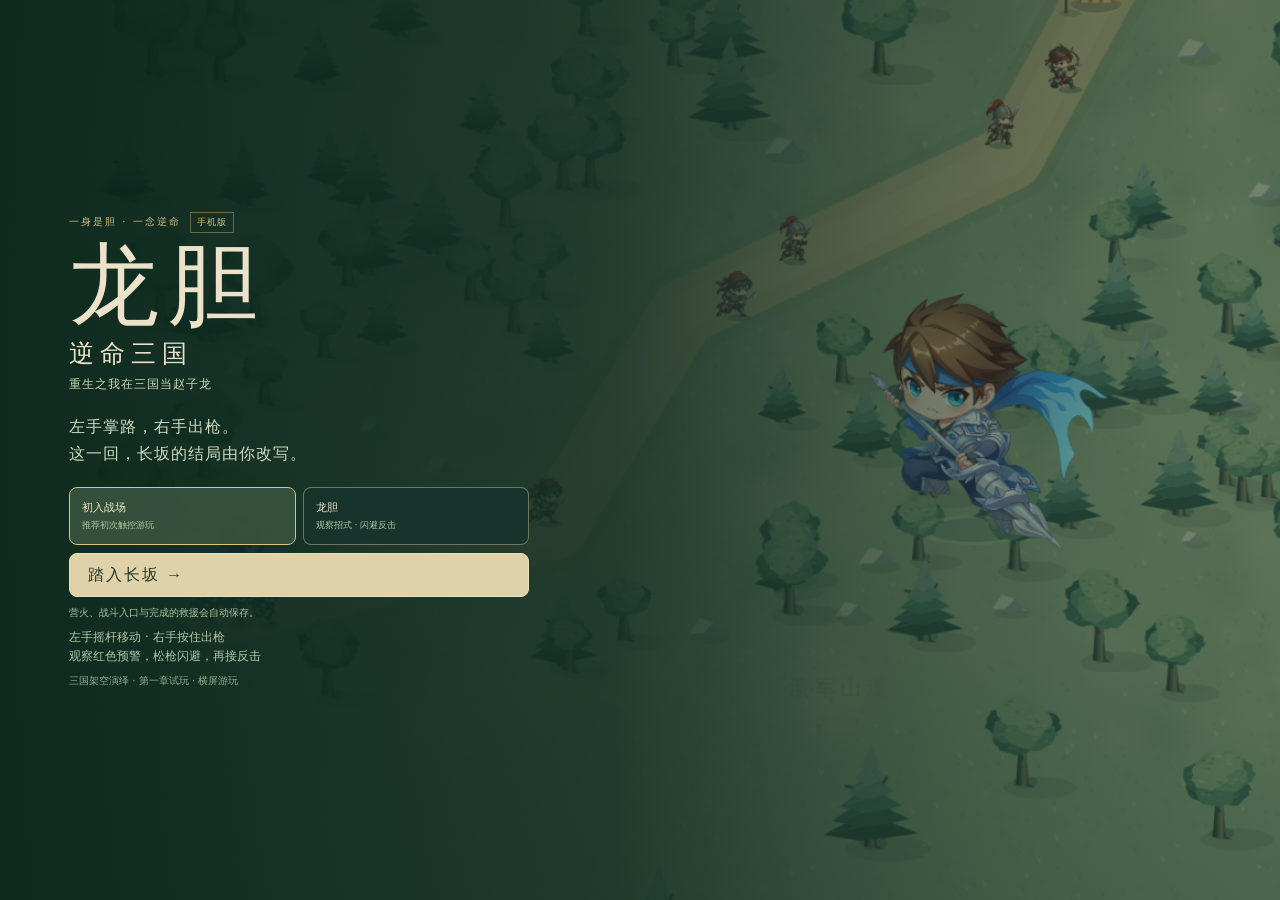
==== commit f562142c: "更新手机版打包文件" ====
--- a/index.html
+++ b/index.html
@@ -5,13 +5,18 @@
 <meta name="viewport" content="width=device-width,initial-scale=1,viewport-fit=cover">
 <meta name="theme-color" content="#142d27">
 <meta name="description" content="龙胆：逆命三国独立手机版。横屏触控，操纵赵云夺剑、救援、破阵，手机浏览器可直接试玩。">
+<meta name="mobile-web-app-capable" content="yes">
 <meta name="apple-mobile-web-app-capable" content="yes">
 <meta name="apple-mobile-web-app-status-bar-style" content="black-translucent">
+<link rel="manifest" href="manifest.webmanifest">
+<link rel="preload" as="image" href="assets/zhaoyun-reference.png">
+<link rel="preload" as="image" href="assets/zhaoyun-walk-v2.png">
+<link rel="preload" as="image" href="assets/zhaoyun-attack-v3.png">
 <title>龙胆：逆命三国 · 手机版</title>
 <style>:root{color-scheme:dark;--paper:#ece2c9;--ink:#142d27;--jade:#9bc7b9;--gold:#d9c58e;--muted:#b9c9b7;--safe-top:env(safe-area-inset-top,0px);--safe-left:env(safe-area-inset-left,0px);--safe-right:env(safe-area-inset-right,0px);--safe-bottom:env(safe-area-inset-bottom,0px)}
 *{box-sizing:border-box}html,body{margin:0;width:100%;height:100%;background:var(--ink);color:var(--paper);font-family:"Microsoft YaHei",system-ui,sans-serif;overflow:hidden;overscroll-behavior:none;-webkit-user-select:none;user-select:none;-webkit-touch-callout:none}
 button{font:inherit;color:inherit;border:1px solid #d6cc9e70;background:#17352ded;border-radius:8px;min-height:44px;cursor:pointer;-webkit-tap-highlight-color:transparent;touch-action:manipulation}button:focus-visible{outline:2px solid var(--gold);outline-offset:2px}button:active,.is-pressed{background:#4b7054;border-color:#f0d78f}button:disabled{opacity:.5}.hidden{display:none!important}
-#game{position:relative;width:100%;height:100dvh;isolation:isolate}#battlefield{display:block;width:100%;height:100%;touch-action:none}.hud{position:absolute;inset:0;pointer-events:none}.hud button{pointer-events:auto}
+#game{position:relative;width:100%;height:100dvh;isolation:isolate}#battlefield{display:block;width:100%;height:100%;background:#657d67;image-rendering:auto;touch-action:none}.hud{position:absolute;inset:0;pointer-events:none}.hud button{pointer-events:auto}
 .topbar{position:absolute;inset:0 0 auto;display:flex;align-items:center;gap:12px;padding:calc(9px + var(--safe-top)) calc(12px + var(--safe-right)) 15px calc(12px + var(--safe-left));background:linear-gradient(#0a241ff5,#102721c4,transparent)}.vitals{width:155px;flex-shrink:0}.vital-line{display:flex;justify-content:space-between;font-size:11px;margin-bottom:3px}.vital-line strong{font-weight:500}.vital-line.secondary{font-size:10px;color:var(--jade);margin:3px 0 2px}.meter{height:6px;background:#091c15bb;border-radius:2px;overflow:hidden}.meter i{display:block;width:100%;height:100%;transition:width .1s}.health i{background:linear-gradient(90deg,#9d4d3f,#e1ad96)}.energy{height:3px}.energy i{background:linear-gradient(90deg,#579784,#c0e4ca)}.battle-status{min-width:0;line-height:1.6}.battle-status strong{font-size:11px;font-weight:500;display:block}.battle-status small{display:block;font-size:9px;color:#b2c9b5}.battle-status small:last-child{display:none}.top-actions{display:flex;gap:5px;margin-left:auto}.top-actions button{padding:0 10px;font-size:11px;background:#102b22e8;min-width:48px}
 .mission-strip{position:absolute;left:calc(12px + var(--safe-left));top:calc(69px + var(--safe-top));display:flex;gap:12px;font-size:11px;color:#eddbac;text-shadow:0 2px 5px #071c15}.mission-strip span+span{font-size:9px;color:#b4c4ac}.has-boss .mission-strip{display:none}.boss-hud{position:absolute;top:calc(68px + var(--safe-top));left:50%;transform:translateX(-50%);width:min(300px,45vw)}.boss-hud>div:first-child{display:flex;justify-content:space-between;font-size:12px;margin-bottom:4px;text-shadow:0 1px 5px #051810}.boss{height:6px}.boss i{background:linear-gradient(90deg,#91372e,#da8569)}.stagger{margin-top:3px;height:3px}.stagger i{background:#d6c18b;width:0}.boss-hud>small{display:block;text-align:center;font-size:10px;margin-top:4px;color:#eedbb1;text-shadow:0 1px 4px #071c15}
 .touch-controls{position:absolute;inset:0;pointer-events:none}.joystick{position:absolute;pointer-events:auto;touch-action:none;width:126px;height:126px;left:calc(25px + var(--safe-left));bottom:calc(24px + var(--safe-bottom));border:1px solid #d0ddbc78;border-radius:50%;background:radial-gradient(#173e3270,#102f298c);box-shadow:inset 0 0 22px #d5ddb712}.stick-ring{position:absolute;inset:22px;border:1px solid #c8d8b82d;border-radius:50%;pointer-events:none}.stick-knob{position:absolute;left:calc(50% - 21px);top:calc(50% - 21px);width:42px;height:42px;border-radius:50%;background:radial-gradient(#b2c8aabf,#537d658f);border:1px solid #e4e5bdad;pointer-events:none;box-shadow:0 3px 12px #071d1470}.stick-label{position:absolute;inset:auto 0 9px;text-align:center;font-size:10px;color:#d2dabb;pointer-events:none}.medicine-button{position:absolute;left:calc(65px + var(--safe-left));bottom:calc(161px + var(--safe-bottom));width:64px;height:46px;background:#163629cb;touch-action:none;display:flex;flex-direction:column;align-items:center;justify-content:center;gap:3px}.medicine-button b{font-size:11px;font-weight:500}.medicine-button small{font-size:9px;color:#c6d3b5}
@@ -294,7 +299,8 @@
   function loadImage(url) {
     return new Promise((resolve, reject) => {
       const image = new Image();
-      image.onload = () => resolve(image);
+      image.decoding = 'async'; image.fetchPriority = 'high';
+      image.onload = async () => { try { if (image.decode) await image.decode(); } catch {} resolve(image); };
       image.onerror = () => reject(new Error('角色素材未能载入'));
       image.src = url;
     });
@@ -1222,7 +1228,8 @@
   const SAVE_KEY = 'longdan.mobile.changban.v1';
   let viewW = innerWidth, viewH = innerHeight, dpr = 1;
   let zoom = .72, portrait = false;
-  let terrain, scenery = [], menuDifficulty = 'story', lastFrame = performance.now(), hudClock = 0;
+  let terrain, scenery = [], menuDifficulty = 'story', lastFrame = performance.now(), hudClock = 0, lastRender = 0;
+  let assetsReady = false, resizeTimer = 0, landscapeAttempted = false;
   let toastTimer = 0, commandTimer = 0, stageTimer = 0, audioContext = null, muted = false, saveAvailable = true;
   let mouseAttack = false, mouse = { x: 0, y: 0 }, aimUntil = 0;
   const keys = new Set(), camera = { x: 650, y: 750 };
@@ -1245,12 +1252,33 @@
   }
   function hideOverlays() { overlays.forEach(id => $(id).classList.add('hidden')); }
   function resize() {
-    viewW = innerWidth; viewH = innerHeight; dpr = Math.min(devicePixelRatio || 1, 1.5);
+    viewW = Math.max(1, innerWidth); viewH = Math.max(1, innerHeight);
+    const pixelBudget = 950000, budgetDpr = Math.sqrt(pixelBudget / Math.max(1, viewW * viewH));
+    dpr = Math.max(.75, Math.min(devicePixelRatio || 1, 1.25, budgetDpr));
     zoom = clamp(viewH / 540, .62, .86); portrait = viewH > viewW;
-    canvas.width = Math.round(viewW * dpr); canvas.height = Math.round(viewH * dpr); ctx.setTransform(dpr, 0, 0, dpr, 0, 0);
+    canvas.width = Math.max(1, Math.round(viewW * dpr)); canvas.height = Math.max(1, Math.round(viewH * dpr));
+    ctx.setTransform(dpr, 0, 0, dpr, 0, 0); ctx.imageSmoothingEnabled = true; ctx.imageSmoothingQuality = 'medium';
+    ctx.clearRect(0, 0, viewW, viewH); ctx.fillStyle = '#657d67'; ctx.fillRect(0, 0, viewW, viewH);
     clearInput(); $('rotateScreen').classList.toggle('hidden', !portrait);
     if (portrait && campaign.mode === 'playing') togglePause();
     if (campaign.mode === 'map') renderBigMap();
+  }
+  function scheduleResize() {
+    clearTimeout(resizeTimer); resizeTimer = setTimeout(() => { resize(); if (assetsReady) render(performance.now()); }, 120);
+  }
+  function touchDevice() { return navigator.maxTouchPoints > 0 || matchMedia('(pointer: coarse)').matches || /Android|iPhone|iPad|Mobile/i.test(navigator.userAgent); }
+  async function requestLandscape(force = false) {
+    if (!force && landscapeAttempted && !portrait) return;
+    landscapeAttempted = true;
+    if (!touchDevice()) return;
+    try {
+      if (!document.fullscreenElement && document.documentElement.requestFullscreen) await document.documentElement.requestFullscreen({ navigationUI: 'hide' });
+    } catch {}
+    try { if (screen.orientation?.lock) await screen.orientation.lock('landscape'); } catch {}
+    scheduleResize();
+  }
+  function recoverCanvas() {
+    resize(); buildTerrain(); if (assetsReady) { lastRender = 0; render(performance.now()); }
   }
   function inputState() {
     const x = touch.x + (keys.has('d') || keys.has('arrowright') ? 1 : 0) - (keys.has('a') || keys.has('arrowleft') ? 1 : 0);
@@ -1288,9 +1316,12 @@
     else if (campaign.mode === 'map') { campaign.mode = 'playing'; $('map').classList.add('hidden'); }
     clearInput();
   }
-  function start() { if (portrait) return; unlockAudio(); clearInput(); hideOverlays(); $('hud').classList.remove('hidden'); campaign.start(menuDifficulty); processEvents(); writeSave(); updateHud(); }
-  function continueGame() {
-    if (portrait) return;
+  async function start() {
+    unlockAudio(); await requestLandscape(true); if (portrait) { $('rotateScreen').classList.remove('hidden'); return; }
+    clearInput(); hideOverlays(); $('hud').classList.remove('hidden'); campaign.start(menuDifficulty); processEvents(); writeSave(); updateHud();
+  }
+  async function continueGame() {
+    unlockAudio(); await requestLandscape(true); if (portrait) { $('rotateScreen').classList.remove('hidden'); return; }
     const saved = readSave(); if (!saved || !campaign.restore(saved)) { refreshSaveMenu(); showToast('没有可继续的进度，可开始新的征程。'); return; }
     unlockAudio(); clearInput(); hideOverlays(); $('hud').classList.remove('hidden'); processEvents(); camera.x = campaign.player.x; camera.y = campaign.player.y; updateHud();
   }
@@ -1379,7 +1410,6 @@
   });
   document.addEventListener('keyup', e => keys.delete(e.key.toLowerCase()));
   window.addEventListener('blur', () => { clearInput(); if (campaign.mode === 'playing') togglePause(); });
-  document.addEventListener('visibilitychange', () => { if (document.hidden) { clearInput(); if (campaign.mode === 'playing') togglePause(); } });
   canvas.addEventListener('pointermove', e => { if (e.pointerType === 'touch') return; const rect = canvas.getBoundingClientRect(); mouse = { x: e.clientX - rect.left, y: e.clientY - rect.top }; aimUntil = performance.now() + 1400; });
   canvas.addEventListener('pointerdown', e => { if (campaign.mode !== 'playing' || e.pointerType === 'touch') return; unlockAudio(); if (e.button === 0) { mouseAttack = true; campaign.attack(inputState().aim); canvas.setPointerCapture(e.pointerId); } else if (e.button === 2) act('heavy'); });
   window.addEventListener('pointerup', () => { mouseAttack = false; });
@@ -1391,7 +1421,7 @@
   $('soundButton').addEventListener('click', () => { muted = !muted; unlockAudio(); $('soundButton').textContent = '声音 ' + (muted ? '关' : '开'); });
   for (const id of ['backMenuButton', 'pauseMenuButton', 'defeatMenuButton']) $(id).addEventListener('click', returnMenu);
   $('retryButton').addEventListener('click', () => { clearInput(); $('defeat').classList.add('hidden'); campaign.retry(); processEvents(); updateHud(); });
-  $('fullscreenButton').addEventListener('click', async () => { try { if (document.documentElement.requestFullscreen) { await document.documentElement.requestFullscreen(); try { await screen.orientation?.lock?.('landscape'); } catch {} } else { $('checkpointInfo').textContent = '此浏览器不支持网页全屏。横屏即可继续游玩，也可从浏览器菜单添加到主屏幕。'; } } catch { $('checkpointInfo').textContent = '未能进入全屏，横屏即可继续游玩。'; } });
+  $('fullscreenButton').addEventListener('click', async () => { await requestLandscape(true); if (portrait) $('checkpointInfo').textContent = '浏览器没有锁定方向，请手动横过手机；进度已经暂停。'; });
   document.querySelectorAll('[data-difficulty]').forEach(b => b.addEventListener('click', () => { menuDifficulty = b.dataset.difficulty; document.querySelectorAll('[data-difficulty]').forEach(o => o.classList.toggle('selected', o === b)); }));
   document.querySelectorAll('[data-command]').forEach(b => b.addEventListener('click', () => { campaign.setCommand(b.dataset.command); processEvents(); updateHud(); }));
   function capture(element, id) { element.setPointerCapture(id); captured.set(id, element); }
@@ -1421,7 +1451,10 @@
   function ellipse(g, x, y, rx, ry, color) { g.fillStyle = color; g.beginPath(); g.ellipse(x, y, rx, ry, 0, 0, TAU); g.fill(); }
   function polygon(g, points, color) { g.fillStyle = color; g.beginPath(); points.forEach(([x, y], i) => i ? g.lineTo(x, y) : g.moveTo(x, y)); g.closePath(); g.fill(); }
   function buildTerrain() {
-    const ratio = 1; terrain = art.stageLandscape(campaign, W, H, ratio);
+    // Keep the pre-rendered terrain below roughly 3.5 million pixels. This
+    // avoids large backing surfaces that can flicker or lose tiles on phones.
+    const ratio = clamp(Math.sqrt(3500000 / ((W + 1200) * (H + 1200))), .62, .86);
+    terrain = art.stageLandscape(campaign, W, H, ratio);
     scenery = [...campaign.trees.map(t => art.scenerySprite('tree', t, ratio)), ...campaign.huts.map(h => art.scenerySprite('hut', h, ratio))];
   }
   function onScreen(x, y, margin = 120) { return Math.abs(x - camera.x) < viewW / zoom / 2 + margin && Math.abs(y - camera.y) < viewH / zoom / 2 + margin; }
@@ -1505,8 +1538,9 @@
     x = viewW / 2 + dx * f; y = viewH / 2 + dy * f; g.save(); g.translate(x, y); g.rotate(Math.atan2(dy, dx)); polygon(g, [[12 + Math.sin(time * 2) * 2, 0], [-6, -7], [-2, 0], [-6, 7]], '#e9d398'); g.restore();
   }
   function render(now) {
+    if (!assetsReady) return;
     const g = ctx, time = now / 1000, p = campaign.player, halfW = viewW / zoom / 2, halfH = viewH / zoom / 2;
-    g.setTransform(dpr, 0, 0, dpr, 0, 0); g.fillStyle = '#657d67'; g.fillRect(0, 0, viewW, viewH);
+    g.setTransform(dpr, 0, 0, dpr, 0, 0); g.clearRect(0, 0, viewW, viewH); g.fillStyle = '#657d67'; g.fillRect(0, 0, viewW, viewH);
     if (campaign.mode !== 'menu') { camera.x += (p.x - camera.x) * .13; camera.y += (p.y - camera.y) * .13; }
     const sx = Math.sin(time * 61) * campaign.screenShake, sy = Math.cos(time * 73) * campaign.screenShake * .65;
     g.save(); g.translate(viewW / 2 + sx, viewH / 2 + sy); g.scale(zoom, zoom); g.translate(-camera.x, -camera.y);
@@ -1530,19 +1564,30 @@
   }
   function frame(now) {
     const dt = Math.min((now - lastFrame) / 1000, .04); lastFrame = now;
-    campaign.step(dt, inputState()); processEvents(); render(now);
+    campaign.step(dt, inputState()); processEvents();
+    const renderInterval = viewW < 1000 || viewH < 700 ? 1000 / 45 : 1000 / 60;
+    if (now - lastRender >= renderInterval) { lastRender = now; render(now); }
     toastTimer -= dt; commandTimer -= dt; stageTimer -= dt;
     if (toastTimer <= 0) $('toast').classList.add('hidden'); if (commandTimer <= 0) $('commandBanner').classList.remove('show'); if (stageTimer <= 0) $('stageBanner').classList.add('hidden');
     hudClock += dt; if (hudClock >= .1) { hudClock = 0; if (campaign.mode !== 'menu') updateHud(); } requestAnimationFrame(frame);
   }
-  window.addEventListener('resize', resize); window.visualViewport?.addEventListener('resize', resize);
+  window.addEventListener('resize', scheduleResize); window.visualViewport?.addEventListener('resize', scheduleResize);
+  window.addEventListener('orientationchange', scheduleResize); screen.orientation?.addEventListener?.('change', scheduleResize);
+  canvas.addEventListener('contextlost', event => { event.preventDefault(); showToast('正在恢复画面…'); });
+  canvas.addEventListener('contextrestored', recoverCanvas);
+  window.addEventListener('pageshow', () => { if (assetsReady) recoverCanvas(); });
   window.addEventListener('pagehide', () => { clearInput(); if (campaign.mode !== 'menu') writeSave(); });
+  document.addEventListener('visibilitychange', () => {
+    if (document.hidden) { clearInput(); if (campaign.mode === 'playing') togglePause(); }
+    else if (assetsReady) recoverCanvas();
+  });
+  function registerOfflineCache() { if ('serviceWorker' in navigator) navigator.serviceWorker.register('./sw.js', { scope: './' }).catch(() => {}); }
   async function boot() {
-    resize(); buildTerrain(); refreshSaveMenu();
+    resize(); buildTerrain(); refreshSaveMenu(); registerOfflineCache(); requestLandscape();
     $('menuControls').textContent = '左手摇杆移动 · 右手按住出枪\n观察红色预警，松枪闪避，再接反击'; $('pauseControls').textContent = mobileHelp;
     try { await art.loadCharacters(); } catch (error) { $('loading').textContent = '角色素材未能载入，请重新打开游戏。'; console.error(error); return; }
     // Discard construction events; show the region only after entering gameplay.
-    campaign.events = []; $('loading').classList.add('hidden'); lastFrame = performance.now(); requestAnimationFrame(frame);
+    campaign.events = []; assetsReady = true; $('loading').classList.add('hidden'); lastFrame = performance.now(); lastRender = 0; requestAnimationFrame(frame);
   }
   boot();
 })();
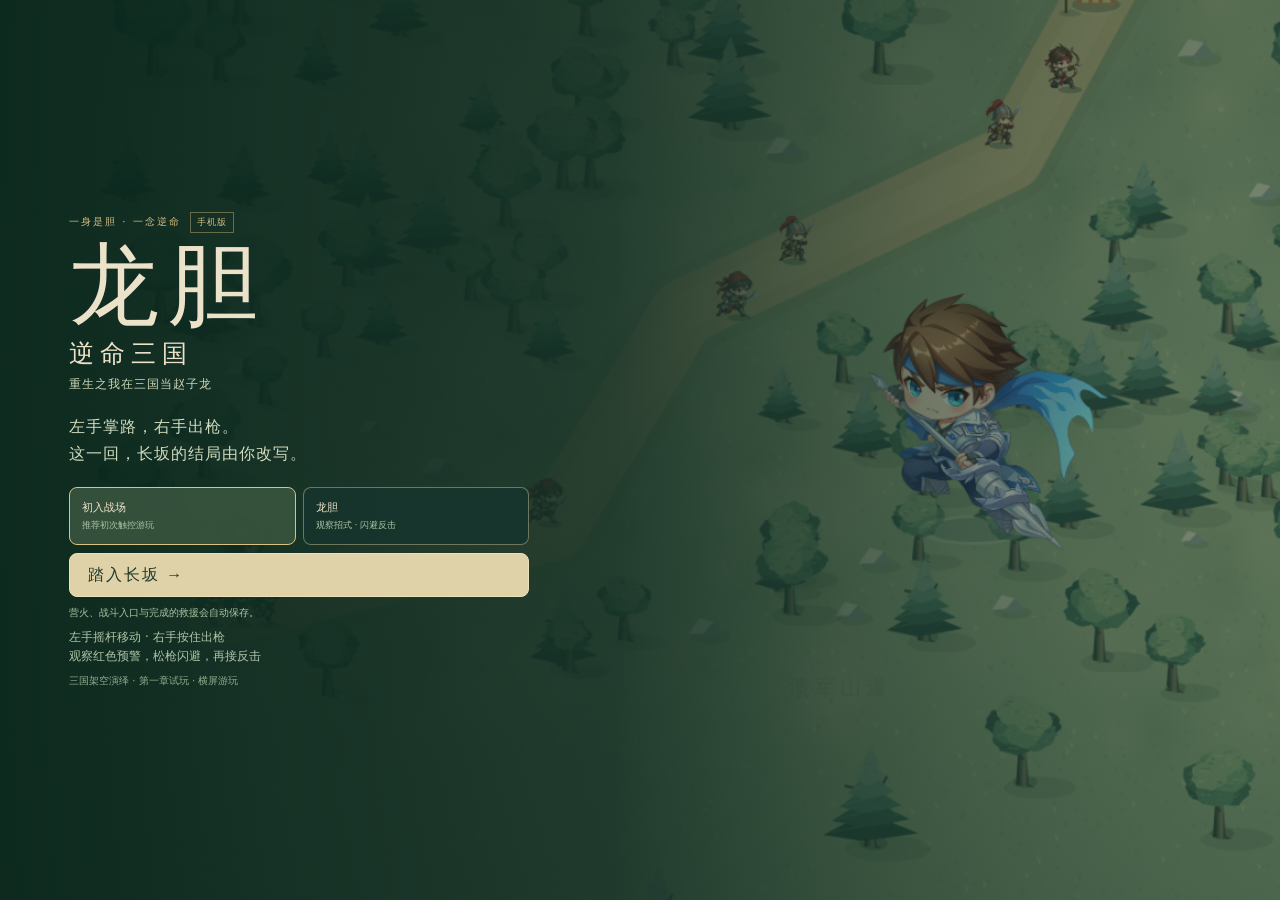
==== commit 9ceae48a: "收缩手机版为单文件试玩页" ====
--- a/index.html
+++ b/index.html
@@ -8,10 +8,6 @@
 <meta name="mobile-web-app-capable" content="yes">
 <meta name="apple-mobile-web-app-capable" content="yes">
 <meta name="apple-mobile-web-app-status-bar-style" content="black-translucent">
-<link rel="manifest" href="manifest.webmanifest">
-<link rel="preload" as="image" href="assets/zhaoyun-reference.png">
-<link rel="preload" as="image" href="assets/zhaoyun-walk-v2.png">
-<link rel="preload" as="image" href="assets/zhaoyun-attack-v3.png">
 <title>龙胆：逆命三国 · 手机版</title>
 <style>:root{color-scheme:dark;--paper:#ece2c9;--ink:#142d27;--jade:#9bc7b9;--gold:#d9c58e;--muted:#b9c9b7;--safe-top:env(safe-area-inset-top,0px);--safe-left:env(safe-area-inset-left,0px);--safe-right:env(safe-area-inset-right,0px);--safe-bottom:env(safe-area-inset-bottom,0px)}
 *{box-sizing:border-box}html,body{margin:0;width:100%;height:100%;background:var(--ink);color:var(--paper);font-family:"Microsoft YaHei",system-ui,sans-serif;overflow:hidden;overscroll-behavior:none;-webkit-user-select:none;user-select:none;-webkit-touch-callout:none}
@@ -281,7 +277,7 @@
     g.font = '24px KaiTi, SimSun, serif'; g.fillStyle = '#34543b35'; g.textAlign = 'center'; g.fillText(scene.definition.name.split('').join(' '), W * .55, H * .94);
     return { canvas, ratio, pad };
   }
-  const characterAssets = {"portrait":"assets/zhaoyun-reference.png","hero":"assets/zhaoyun-actions-v1.png","units":"assets/chibi-units-v1.png","walk":"assets/zhaoyun-walk-v2.png","chapter":"assets/chapter1-units-v2.png","attack":"assets/zhaoyun-attack-v3.png"};
+  const characterAssets = {"portrait":"[data-uri]